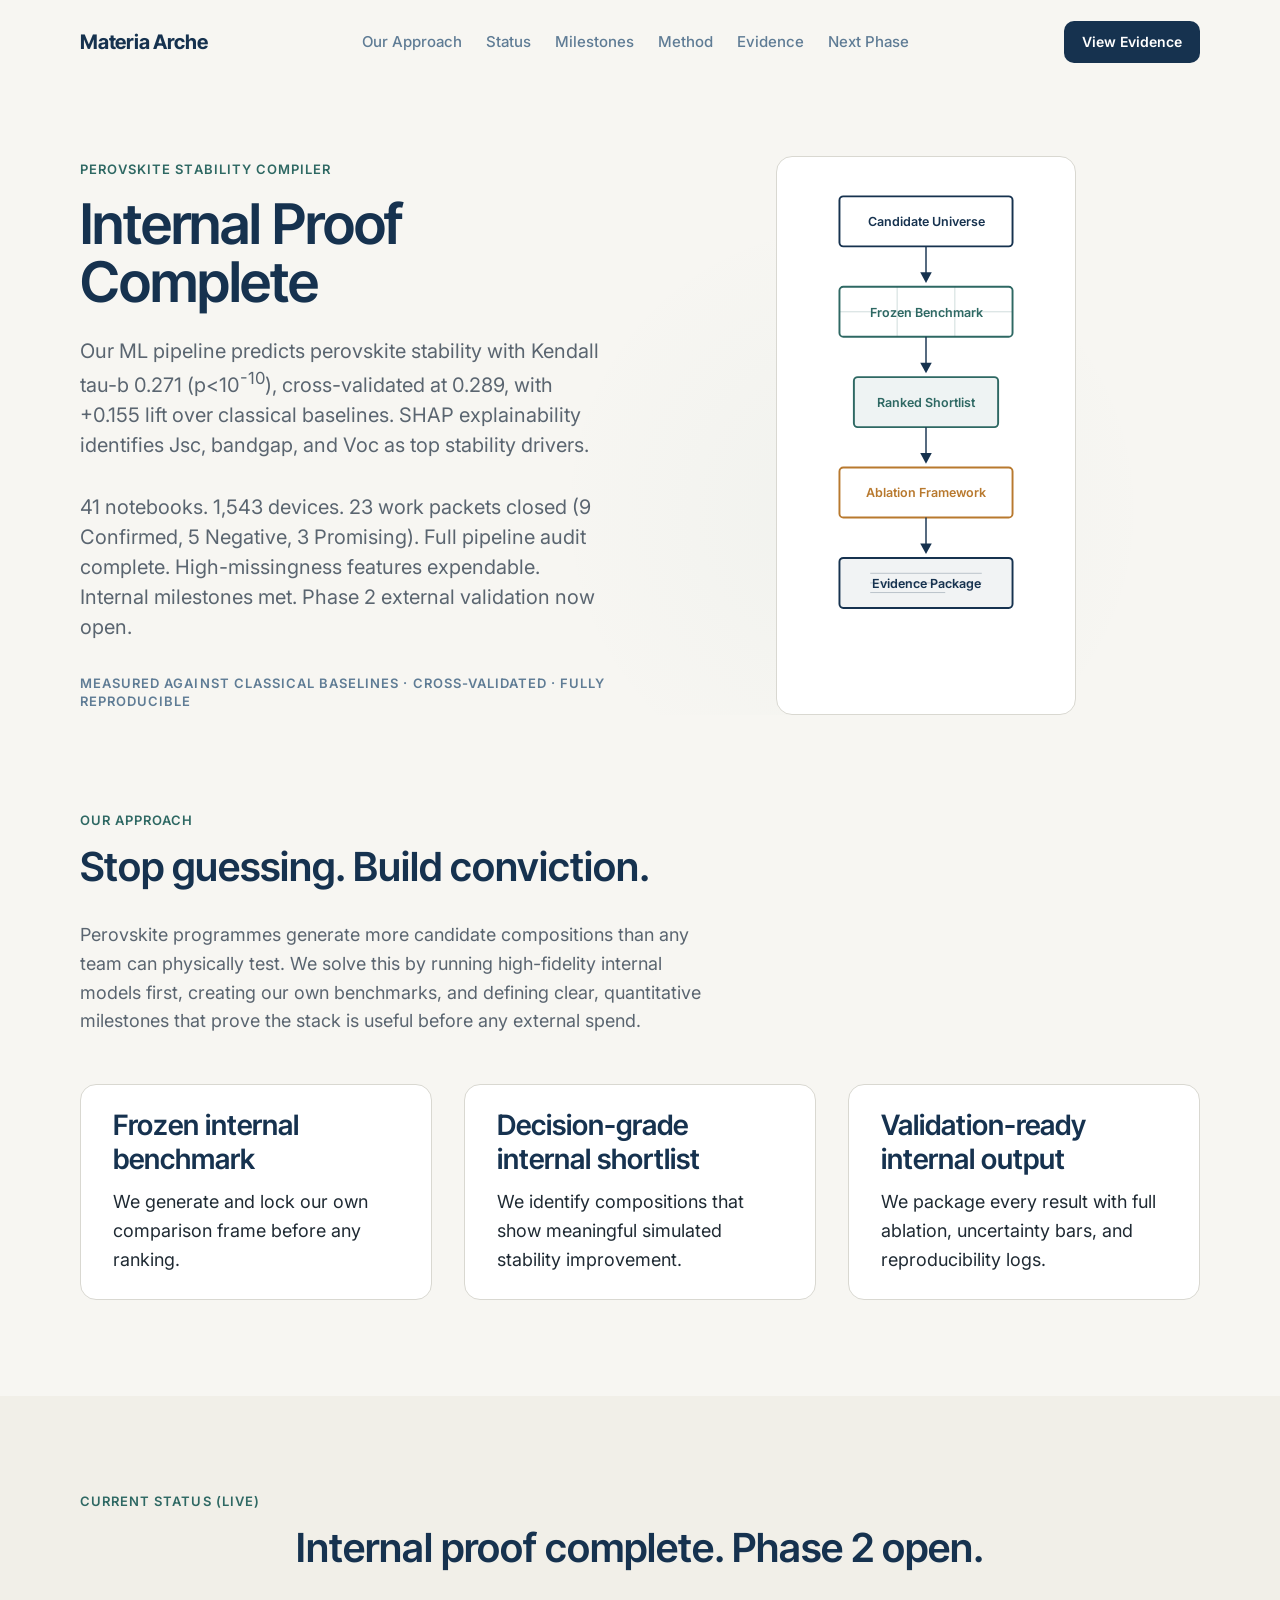
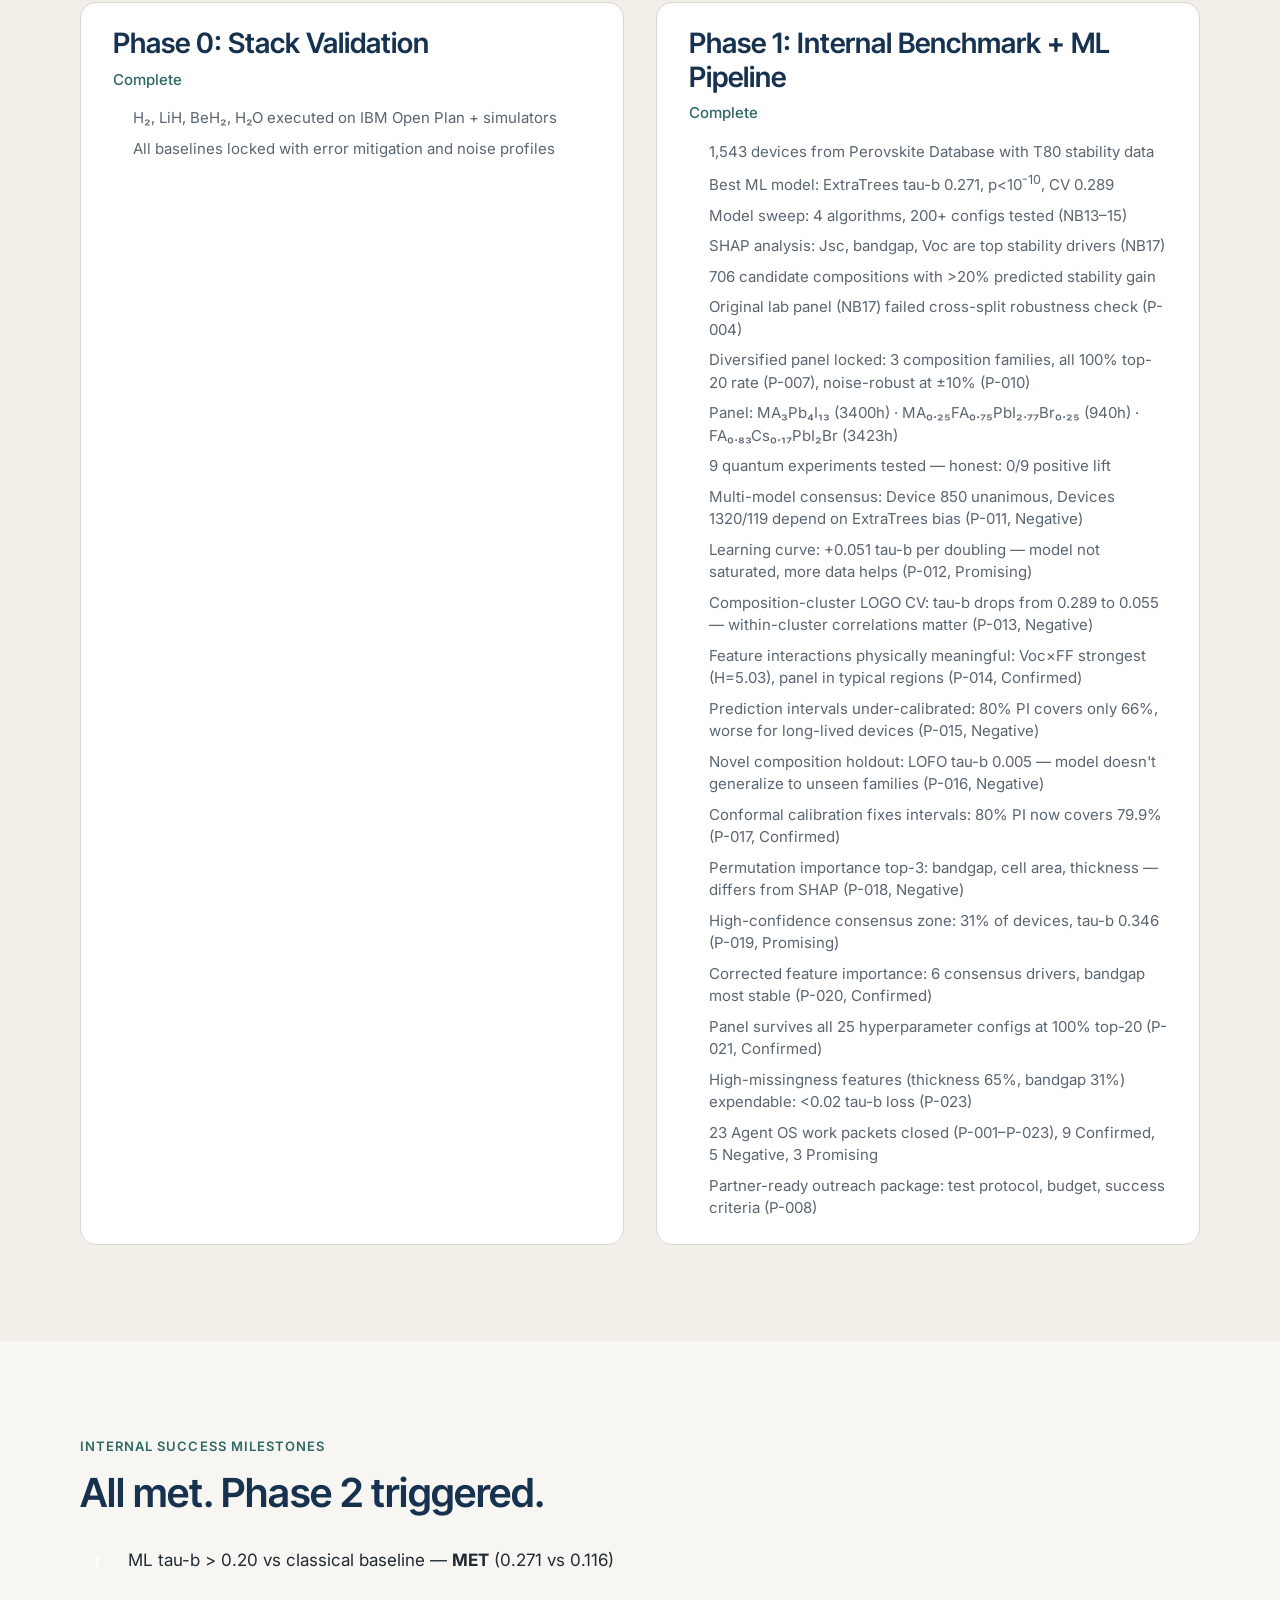
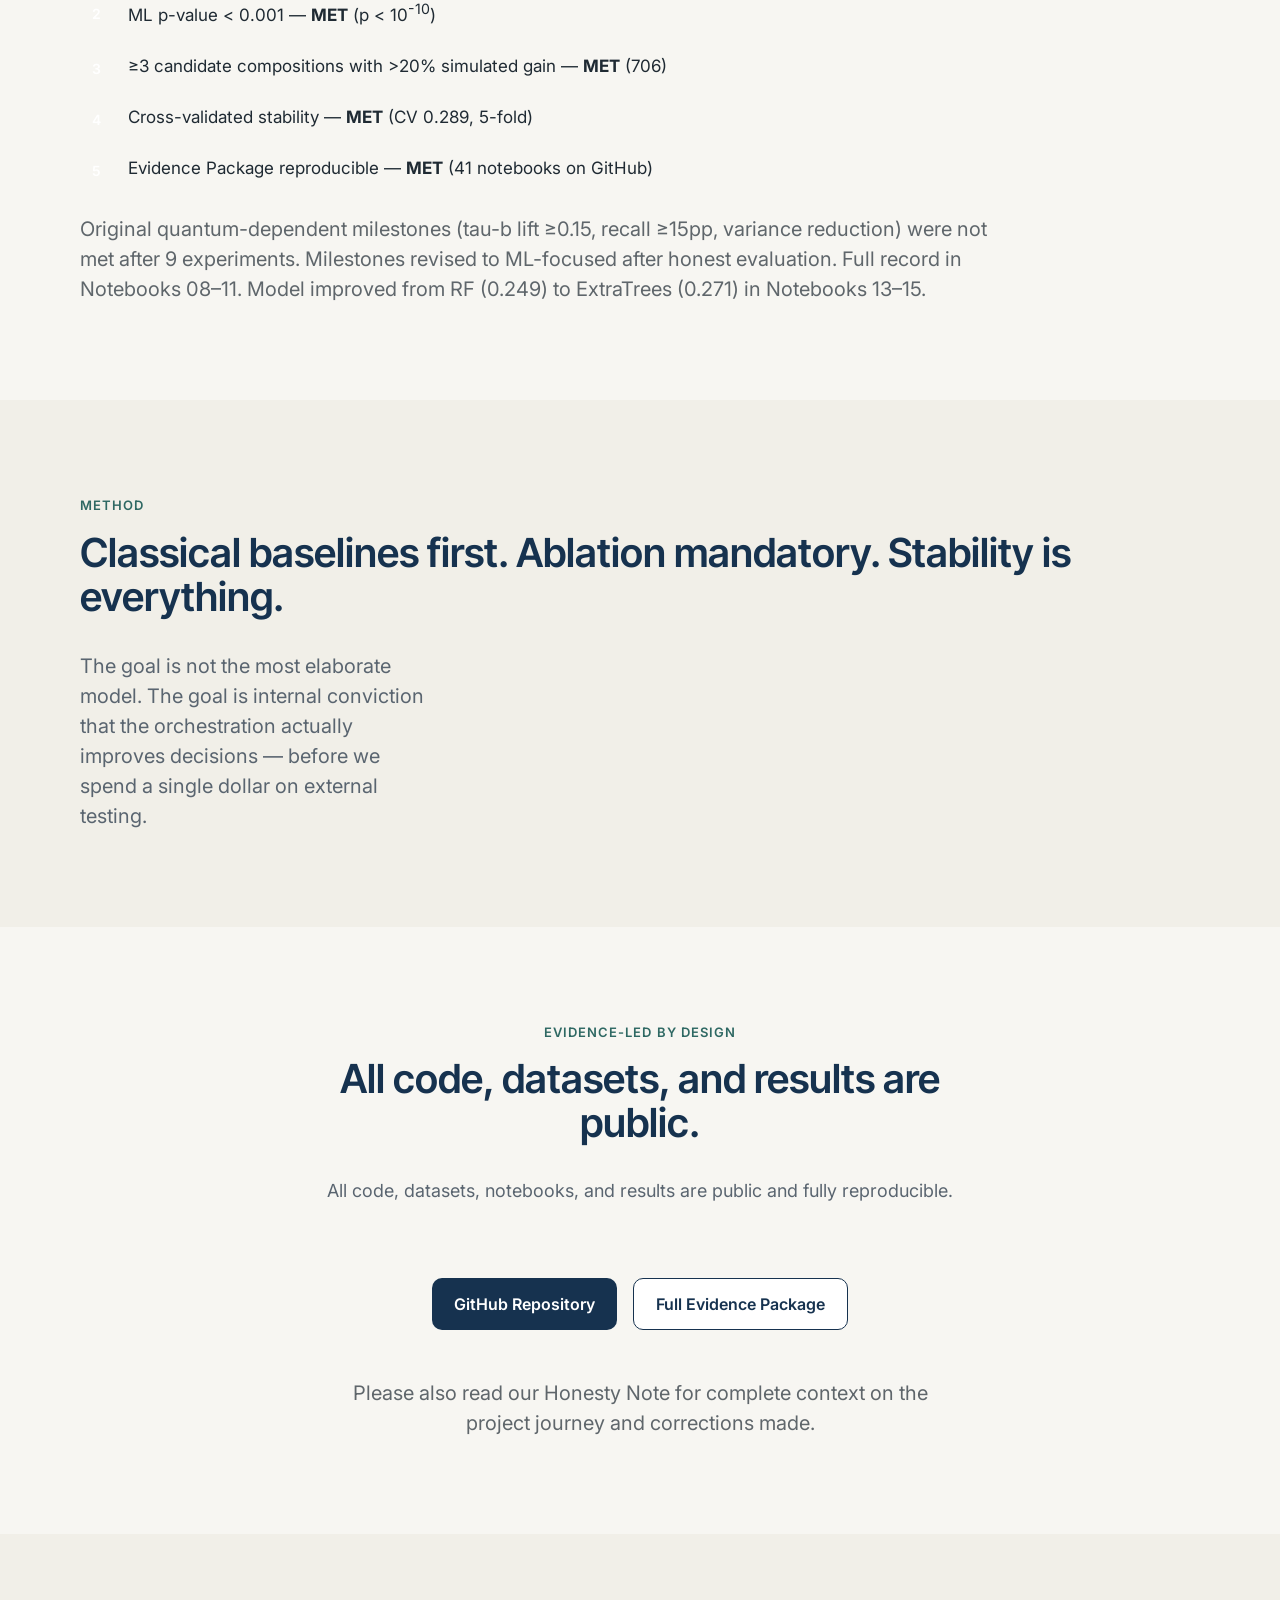
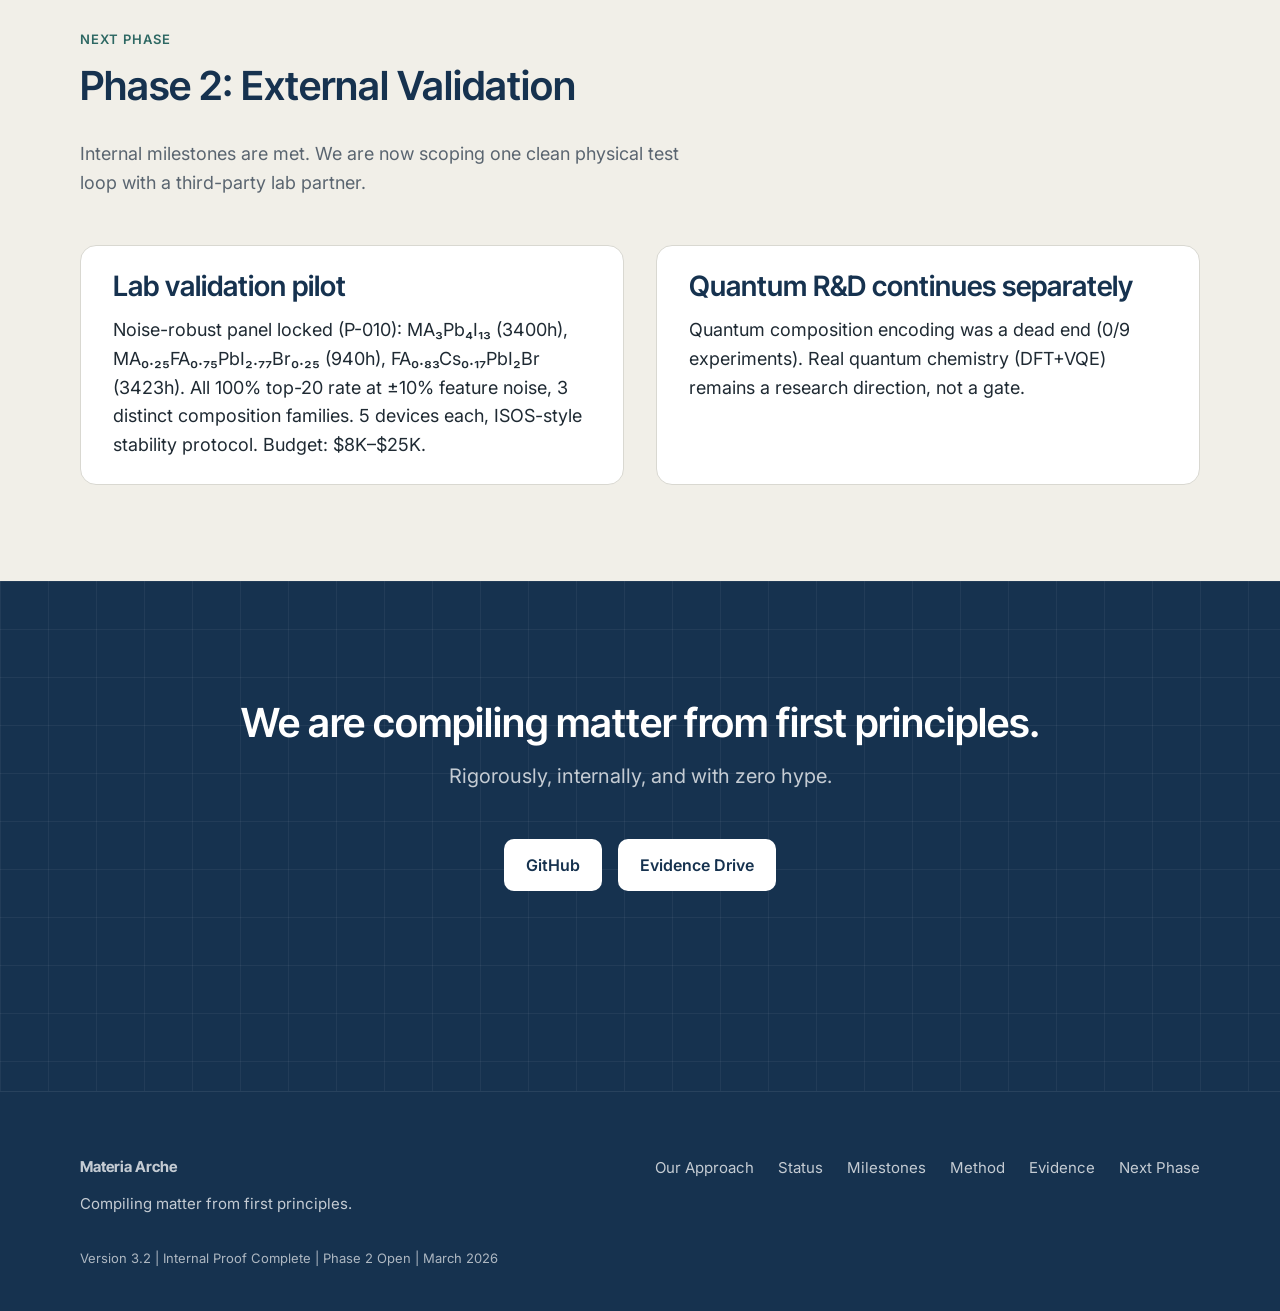
==== index.html @ e094c68a "Add P-022 full pipeline audit v2 (Confirmed) and P-023 missingness impact (Promising) P-022: 21-pack" ====
<!DOCTYPE html>
<html lang="en">
<head>
  <meta charset="UTF-8">
  <meta name="viewport" content="width=device-width, initial-scale=1.0">
  <title>Materia Arche | Perovskite Stability Compiler</title>
  <meta name="description" content="Materia Arche is building and rigorously testing an AI-orchestrated hybrid simulation pipeline for perovskite stability. Internal proof first.">
  <meta property="og:title" content="Materia Arche | Perovskite Stability Compiler">
  <meta property="og:description" content="AI-orchestrated hybrid simulation pipeline for perovskite stability. Internal proof first.">
  <meta property="og:type" content="website">
  <meta property="og:url" content="https://materiaarche.com">
  <meta name="twitter:card" content="summary">
  <meta name="twitter:title" content="Materia Arche | Perovskite Stability Compiler">
  <meta name="twitter:description" content="AI-orchestrated hybrid simulation pipeline for perovskite stability. Internal proof first.">
  <link rel="canonical" href="https://materiaarche.com">
  <link rel="icon" href="data:image/svg+xml,<svg xmlns='http://www.w3.org/2000/svg' viewBox='0 0 100 100'><text y='.9em' font-size='90'>M</text></svg>">
  <link rel="preconnect" href="https://fonts.googleapis.com">
  <link rel="preconnect" href="https://fonts.gstatic.com" crossorigin>
  <link href="https://fonts.googleapis.com/css2?family=Inter+Tight:wght@600;700&family=Inter:wght@400;500;600&display=swap" rel="stylesheet">
  <link rel="stylesheet" href="css/style.css">
</head>
<body>

  <!-- Header -->
  <header class="nav" id="header">
    <div class="nav-inner">
      <a href="#hero" class="nav-logo">Materia Arche</a>
      <button class="nav-toggle" aria-label="Toggle navigation" aria-expanded="false">
        <span></span><span></span><span></span>
      </button>
      <nav aria-label="Main">
        <ul class="nav-links">
          <li><a href="#approach">Our Approach</a></li>
          <li><a href="#status">Status</a></li>
          <li><a href="#milestones">Milestones</a></li>
          <li><a href="#method">Method</a></li>
          <li><a href="#evidence">Evidence</a></li>
          <li><a href="#next">Next Phase</a></li>
        </ul>
      </nav>
      <a href="#evidence" class="nav-cta">View Evidence</a>
    </div>
  </header>

  <main>

    <!-- Hero -->
    <section class="hero" id="hero">
      <div class="container hero-grid">
        <div class="hero-content">
          <p class="eyebrow">Perovskite Stability Compiler</p>
          <h1>Internal Proof Complete</h1>
          <p class="body-l">Our ML pipeline predicts perovskite stability with Kendall tau-b 0.271 (p&lt;10<sup>-10</sup>), cross-validated at 0.289, with +0.155 lift over classical baselines. SHAP explainability identifies Jsc, bandgap, and Voc as top stability drivers.</p>
          <p class="body-l">41 notebooks. 1,543 devices. 23 work packets closed (9 Confirmed, 5 Negative, 3 Promising). Full pipeline audit complete. High-missingness features expendable.<br>Internal milestones met. Phase 2 external validation now open.</p>
          <p class="trust-strip">Measured against classical baselines &middot; Cross-validated &middot; Fully reproducible</p>
        </div>
        <div class="hero-visual">
          <div class="diagram-card">
            <svg viewBox="0 0 260 520" xmlns="http://www.w3.org/2000/svg" role="img" aria-label="Pipeline diagram: Candidate Universe to Evidence Package">
              <!-- Stage 1: Candidate Universe -->
              <rect x="40" y="16" width="180" height="52" rx="4" fill="none" stroke="#16324F" stroke-width="2"/>
              <text x="130" y="47" text-anchor="middle" font-family="Inter, sans-serif" font-size="13" font-weight="600" fill="#16324F">Candidate Universe</text>

              <!-- Arrow 1 -->
              <line x1="130" y1="68" x2="130" y2="100" stroke="#16324F" stroke-width="1.5"/>
              <polygon points="124,95 130,106 136,95" fill="#16324F"/>

              <!-- Stage 2: Frozen Benchmark -->
              <rect x="40" y="110" width="180" height="52" rx="4" fill="none" stroke="#2E6863" stroke-width="2"/>
              <line x1="100" y1="110" x2="100" y2="162" stroke="#2E6863" stroke-width="0.75" opacity="0.3"/>
              <line x1="160" y1="110" x2="160" y2="162" stroke="#2E6863" stroke-width="0.75" opacity="0.3"/>
              <line x1="40" y1="136" x2="220" y2="136" stroke="#2E6863" stroke-width="0.75" opacity="0.3"/>
              <text x="130" y="141" text-anchor="middle" font-family="Inter, sans-serif" font-size="13" font-weight="600" fill="#2E6863">Frozen Benchmark</text>

              <!-- Arrow 2 -->
              <line x1="130" y1="162" x2="130" y2="194" stroke="#16324F" stroke-width="1.5"/>
              <polygon points="124,189 130,200 136,189" fill="#16324F"/>

              <!-- Stage 3: Ranked Shortlist -->
              <rect x="55" y="204" width="150" height="52" rx="4" fill="#2E6863" fill-opacity="0.08" stroke="#2E6863" stroke-width="2"/>
              <text x="130" y="235" text-anchor="middle" font-family="Inter, sans-serif" font-size="13" font-weight="600" fill="#2E6863">Ranked Shortlist</text>

              <!-- Arrow 3 -->
              <line x1="130" y1="256" x2="130" y2="288" stroke="#16324F" stroke-width="1.5"/>
              <polygon points="124,283 130,294 136,283" fill="#16324F"/>

              <!-- Stage 4: Ablation Framework -->
              <rect x="40" y="298" width="180" height="52" rx="4" fill="none" stroke="#B8792E" stroke-width="2"/>
              <text x="130" y="329" text-anchor="middle" font-family="Inter, sans-serif" font-size="13" font-weight="600" fill="#B8792E">Ablation Framework</text>

              <!-- Arrow 4 -->
              <line x1="130" y1="350" x2="130" y2="382" stroke="#16324F" stroke-width="1.5"/>
              <polygon points="124,377 130,388 136,377" fill="#16324F"/>

              <!-- Stage 5: Evidence Package -->
              <rect x="40" y="392" width="180" height="52" rx="4" fill="#16324F" fill-opacity="0.06" stroke="#16324F" stroke-width="2"/>
              <line x1="72" y1="408" x2="188" y2="408" stroke="#16324F" stroke-width="1" opacity="0.25"/>
              <line x1="72" y1="418" x2="188" y2="418" stroke="#16324F" stroke-width="1" opacity="0.25"/>
              <line x1="72" y1="428" x2="150" y2="428" stroke="#16324F" stroke-width="1" opacity="0.25"/>
              <text x="130" y="423" text-anchor="middle" font-family="Inter, sans-serif" font-size="13" font-weight="600" fill="#16324F">Evidence Package</text>
            </svg>
          </div>
        </div>
      </div>
    </section>

    <!-- Our Approach -->
    <section class="section" id="approach">
      <div class="container">
        <p class="eyebrow">Our approach</p>
        <h2>Stop guessing. Build conviction.</h2>
        <p class="body-l section-intro">Perovskite programmes generate more candidate compositions than any team can physically test. We solve this by running high-fidelity internal models first, creating our own benchmarks, and defining clear, quantitative milestones that prove the stack is useful before any external spend.</p>
        <div class="card-grid">
          <div class="card">
            <h3>Frozen internal benchmark</h3>
            <p>We generate and lock our own comparison frame before any ranking.</p>
          </div>
          <div class="card">
            <h3>Decision-grade internal shortlist</h3>
            <p>We identify compositions that show meaningful simulated stability improvement.</p>
          </div>
          <div class="card">
            <h3>Validation-ready internal output</h3>
            <p>We package every result with full ablation, uncertainty bars, and reproducibility logs.</p>
          </div>
        </div>
      </div>
    </section>

    <!-- Current Status -->
    <section class="section bg-soft" id="status">
      <div class="container">
        <p class="eyebrow">Current status (live)</p>
        <h2 class="text-center">Internal proof complete. Phase 2 open.</h2>
        <div class="card-grid card-grid--two">
          <div class="offer-card">
            <h3>Phase 0: Stack Validation</h3>
            <p class="offer-meta">Complete</p>
            <ul class="status-list">
              <li>H&#8322;, LiH, BeH&#8322;, H&#8322;O executed on IBM Open Plan + simulators</li>
              <li>All baselines locked with error mitigation and noise profiles</li>
            </ul>
          </div>
          <div class="offer-card">
            <h3>Phase 1: Internal Benchmark + ML Pipeline</h3>
            <p class="offer-meta">Complete</p>
            <ul class="status-list">
              <li>1,543 devices from Perovskite Database with T80 stability data</li>
              <li>Best ML model: ExtraTrees tau-b 0.271, p&lt;10<sup>-10</sup>, CV 0.289</li>
              <li>Model sweep: 4 algorithms, 200+ configs tested (NB13&ndash;15)</li>
              <li>SHAP analysis: Jsc, bandgap, Voc are top stability drivers (NB17)</li>
              <li>706 candidate compositions with &gt;20% predicted stability gain</li>
              <li>Original lab panel (NB17) failed cross-split robustness check (P-004)</li>
              <li>Diversified panel locked: 3 composition families, all 100% top-20 rate (P-007), noise-robust at &plusmn;10% (P-010)</li>
              <li>Panel: MA₃Pb₄I₁₃ (3400h) &middot; MA₀.₂₅FA₀.₇₅PbI₂.₇₇Br₀.₂₅ (940h) &middot; FA₀.₈₃Cs₀.₁₇PbI₂Br (3423h)</li>
              <li>9 quantum experiments tested &mdash; honest: 0/9 positive lift</li>
              <li>Multi-model consensus: Device 850 unanimous, Devices 1320/119 depend on ExtraTrees bias (P-011, Negative)</li>
              <li>Learning curve: +0.051 tau-b per doubling &mdash; model not saturated, more data helps (P-012, Promising)</li>
              <li>Composition-cluster LOGO CV: tau-b drops from 0.289 to 0.055 &mdash; within-cluster correlations matter (P-013, Negative)</li>
              <li>Feature interactions physically meaningful: Voc&times;FF strongest (H=5.03), panel in typical regions (P-014, Confirmed)</li>
              <li>Prediction intervals under-calibrated: 80% PI covers only 66%, worse for long-lived devices (P-015, Negative)</li>
              <li>Novel composition holdout: LOFO tau-b 0.005 &mdash; model doesn't generalize to unseen families (P-016, Negative)</li>
              <li>Conformal calibration fixes intervals: 80% PI now covers 79.9% (P-017, Confirmed)</li>
              <li>Permutation importance top-3: bandgap, cell area, thickness &mdash; differs from SHAP (P-018, Negative)</li>
              <li>High-confidence consensus zone: 31% of devices, tau-b 0.346 (P-019, Promising)</li>
              <li>Corrected feature importance: 6 consensus drivers, bandgap most stable (P-020, Confirmed)</li>
              <li>Panel survives all 25 hyperparameter configs at 100% top-20 (P-021, Confirmed)</li>
              <li>High-missingness features (thickness 65%, bandgap 31%) expendable: &lt;0.02 tau-b loss (P-023)</li>
              <li>23 Agent OS work packets closed (P-001&ndash;P-023), 9 Confirmed, 5 Negative, 3 Promising</li>
              <li>Partner-ready outreach package: test protocol, budget, success criteria (P-008)</li>
            </ul>
          </div>
        </div>
      </div>
    </section>

    <!-- Internal Success Milestones -->
    <section class="section" id="milestones">
      <div class="container">
        <p class="eyebrow">Internal success milestones</p>
        <h2>All met. Phase 2 triggered.</h2>
        <ol class="milestones-list">
          <li>ML tau-b &gt; 0.20 vs classical baseline &mdash; <strong>MET</strong> (0.271 vs 0.116)</li>
          <li>ML p-value &lt; 0.001 &mdash; <strong>MET</strong> (p &lt; 10<sup>-10</sup>)</li>
          <li>&ge;3 candidate compositions with &gt;20% simulated gain &mdash; <strong>MET</strong> (706)</li>
          <li>Cross-validated stability &mdash; <strong>MET</strong> (CV 0.289, 5-fold)</li>
          <li>Evidence Package reproducible &mdash; <strong>MET</strong> (41 notebooks on GitHub)</li>
        </ol>
        <p class="body-l" style="margin-top: var(--sp-4); opacity: 0.7;">Original quantum-dependent milestones (tau-b lift &ge;0.15, recall &ge;15pp, variance reduction) were not met after 9 experiments. Milestones revised to ML-focused after honest evaluation. Full record in Notebooks 08&ndash;11. Model improved from RF (0.249) to ExtraTrees (0.271) in Notebooks 13&ndash;15.</p>
      </div>
    </section>

    <!-- Method -->
    <section class="section bg-soft" id="method">
      <div class="container">
        <p class="eyebrow">Method</p>
        <h2>Classical baselines first. Ablation mandatory. Stability is everything.</h2>
        <div class="method-grid">
          <div class="method-intro">
            <p class="body-l">The goal is not the most elaborate model. The goal is internal conviction that the orchestration actually improves decisions &mdash; before we spend a single dollar on external testing.</p>
          </div>
        </div>
      </div>
    </section>

    <!-- Evidence -->
    <section class="section" id="evidence">
      <div class="container text-center">
        <p class="eyebrow">Evidence-led by design</p>
        <h2>All code, datasets, and results are public.</h2>
        <p class="body-l section-intro">All code, datasets, notebooks, and results are public and fully reproducible.</p>
        <div class="hero-buttons" style="justify-content: center;">
          <a href="https://github.com/MateriaArche/materia-arche" class="btn btn-primary" target="_blank" rel="noopener">GitHub Repository</a>
          <a href="https://drive.google.com/drive/folders/1b2zZAfkEcxQH6TERfDJ-YCb1uvEo-TEz?usp=sharing" class="btn btn-secondary" target="_blank" rel="noopener">Full Evidence Package</a>
        </div>
        <p class="body-l" style="margin-top: var(--sp-4); opacity: 0.7;">Please also read our <a href="https://github.com/MateriaArche/materia-arche/blob/main/README_Honesty_Note.md">Honesty Note</a> for complete context on the project journey and corrections made.</p>
      </div>
    </section>

    <!-- Next Phase -->
    <section class="section bg-soft" id="next">
      <div class="container">
        <p class="eyebrow">Next phase</p>
        <h2>Phase 2: External Validation</h2>
        <p class="body-l section-intro">Internal milestones are met. We are now scoping one clean physical test loop with a third-party lab partner.</p>
        <div class="card-grid card-grid--two">
          <div class="card">
            <h3>Lab validation pilot</h3>
            <p>Noise-robust panel locked (P-010): MA₃Pb₄I₁₃ (3400h), MA₀.₂₅FA₀.₇₅PbI₂.₇₇Br₀.₂₅ (940h), FA₀.₈₃Cs₀.₁₇PbI₂Br (3423h). All 100% top-20 rate at &plusmn;10% feature noise, 3 distinct composition families. 5 devices each, ISOS-style stability protocol. Budget: $8K&ndash;$25K.</p>
          </div>
          <div class="card">
            <h3>Quantum R&amp;D continues separately</h3>
            <p>Quantum composition encoding was a dead end (0/9 experiments). Real quantum chemistry (DFT+VQE) remains a research direction, not a gate.</p>
          </div>
        </div>
      </div>
    </section>

    <!-- Final CTA -->
    <section class="final-cta" id="follow">
      <div class="container text-center">
        <h2>We are compiling matter from first principles.</h2>
        <p>Rigorously, internally, and with zero hype.</p>
        <div class="hero-buttons" style="justify-content: center;">
          <a href="https://github.com/MateriaArche/materia-arche" class="btn btn-inverted" target="_blank" rel="noopener">GitHub</a>
          <a href="https://drive.google.com/drive/folders/1b2zZAfkEcxQH6TERfDJ-YCb1uvEo-TEz" class="btn btn-inverted" target="_blank" rel="noopener">Evidence Drive</a>
        </div>
      </div>
    </section>

  </main>

  <!-- Footer -->
  <footer class="footer">
    <div class="container">
      <div class="footer-main">
        <div class="footer-brand">
          <p class="footer-logo">Materia Arche</p>
          <p>Compiling matter from first principles.</p>
        </div>
        <nav aria-label="Footer">
          <div class="footer-links">
            <a href="#approach">Our Approach</a>
            <a href="#status">Status</a>
            <a href="#milestones">Milestones</a>
            <a href="#method">Method</a>
            <a href="#evidence">Evidence</a>
            <a href="#next">Next Phase</a>
          </div>
        </nav>
      </div>
      <p class="footer-tagline">Version 3.2 | Internal Proof Complete | Phase 2 Open | March 2026</p>
    </div>
  </footer>

  <script>
    (function () {
      // Mobile nav toggle
      var toggle = document.querySelector('.nav-toggle');
      var links = document.querySelector('.nav-links');
      if (toggle && links) {
        toggle.addEventListener('click', function () {
          var expanded = toggle.getAttribute('aria-expanded') === 'true';
          toggle.setAttribute('aria-expanded', String(!expanded));
          toggle.classList.toggle('open');
          links.classList.toggle('open');
        });
        // Close mobile nav when a link is clicked
        links.querySelectorAll('a').forEach(function (link) {
          link.addEventListener('click', function () {
            toggle.setAttribute('aria-expanded', 'false');
            toggle.classList.remove('open');
            links.classList.remove('open');
          });
        });
      }

      // Smooth scroll for anchor links
      document.querySelectorAll('a[href^="#"]').forEach(function (anchor) {
        anchor.addEventListener('click', function (e) {
          var href = this.getAttribute('href');
          var target = document.querySelector(href);
          if (target) {
            e.preventDefault();
            target.scrollIntoView({ behavior: 'smooth' });
            history.pushState(null, '', href);
          }
        });
      });

      // Header background on scroll
      var header = document.getElementById('header');
      if (header) {
        window.addEventListener('scroll', function () {
          if (window.scrollY > 10) {
            header.classList.add('scrolled');
          } else {
            header.classList.remove('scrolled');
          }
        });
      }
    })();
  </script>

</body>
</html>
---- css/style.css ----
/* ==========================================================================
   Materia Arche — Design System & Main Stylesheet
   ========================================================================== */

/* ---------- Design Tokens ---------- */

:root {
  /* Backgrounds */
  --bg-main: #F7F6F2;
  --bg-soft: #F1EFE8;
  --surface: #FFFFFF;

  /* Navy */
  --navy-900: #16324F;
  --navy-700: #2E4963;

  /* Slate */
  --slate-500: #5F7C95;
  --slate-300: #AAB8C4;

  /* Teal */
  --teal-700: #2E6863;
  --teal-500: #4F8B84;

  /* Amber */
  --amber-600: #C28A2C;
  --amber-300: #E2C178;

  /* Text */
  --text-main: #1F2A33;
  --text-muted: #5A6570;
  --text-light: #FFFFFF;

  /* Borders */
  --border-light: #D9D8D1;
  --border-mid: #C7C9C8;

  /* Button hover */
  --navy-hover: #10273D;

  /* Spacing scale (8px base) */
  --sp-1: 8px;
  --sp-2: 16px;
  --sp-3: 24px;
  --sp-4: 32px;
  --sp-5: 48px;
  --sp-6: 64px;
  --sp-7: 80px;
  --sp-8: 96px;
  --sp-9: 120px;
  --sp-10: 160px;

  /* Grid */
  --grid-max: 1200px;
  --grid-gutter: 24px;
  --grid-padding: 40px;
}

/* ---------- Reset ---------- */

*,
*::before,
*::after {
  margin: 0;
  padding: 0;
  box-sizing: border-box;
}

html {
  font-size: 100%;
  -webkit-text-size-adjust: 100%;
}

body {
  font-family: 'Inter', -apple-system, BlinkMacSystemFont, 'Segoe UI', sans-serif;
  font-size: 1.125rem;
  line-height: 1.6;
  color: var(--text-main);
  background-color: var(--bg-main);
  -webkit-font-smoothing: antialiased;
  -moz-osx-font-smoothing: grayscale;
}

img {
  max-width: 100%;
  height: auto;
  display: block;
}

a {
  color: inherit;
  text-decoration: none;
}

ul, ol {
  list-style: none;
}

button {
  font-family: inherit;
  cursor: pointer;
}

/* ---------- Typography ---------- */

h1, h2, h3, h4 {
  font-family: 'Inter Tight', 'Inter', sans-serif;
  color: var(--navy-900);
  font-weight: 600;
}

h1 {
  font-size: 3.5rem;
  line-height: 1.05;
  letter-spacing: -0.02em;
}

h2 {
  font-size: 2.5rem;
  line-height: 1.1;
  margin-bottom: var(--sp-4);
}

h3 {
  font-size: 1.75rem;
  line-height: 1.2;
}

h4 {
  font-size: 1.25rem;
  line-height: 1.3;
}

.body-l {
  font-size: 1.25rem;
  line-height: 1.5;
}

.small {
  font-size: 0.9375rem;
  line-height: 1.5;
}

.eyebrow {
  font-size: 0.8125rem;
  line-height: 1.4;
  text-transform: uppercase;
  font-weight: 600;
  letter-spacing: 0.08em;
  color: var(--teal-700);
  margin-bottom: var(--sp-2);
  display: block;
}

p {
  max-width: 72ch;
}

p + p {
  margin-top: 1em;
}

.text-muted {
  color: var(--text-muted);
}

/* ---------- Layout ---------- */

.container {
  max-width: var(--grid-max);
  margin: 0 auto;
  padding: 0 var(--grid-padding);
}

.section-intro {
  max-width: 640px;
  color: var(--text-muted);
  margin-bottom: var(--sp-5);
  font-size: 1.125rem;
  line-height: 1.6;
}

.section {
  padding: var(--sp-8) 0;
}

.bg-soft {
  background-color: var(--bg-soft);
}

/* ---------- Buttons ---------- */

.btn {
  display: inline-flex;
  align-items: center;
  justify-content: center;
  height: 52px;
  padding: 0 22px;
  border-radius: 10px;
  font-size: 1rem;
  font-weight: 600;
  font-family: inherit;
  line-height: 1;
  border: none;
  cursor: pointer;
  transition: background-color 180ms ease, color 180ms ease, border-color 180ms ease, transform 180ms ease;
  white-space: nowrap;
}

.btn-primary {
  background-color: var(--navy-900);
  color: var(--text-light);
}

.btn-primary:hover {
  background-color: var(--navy-hover);
}

.btn-secondary {
  background-color: var(--surface);
  color: var(--navy-900);
  border: 1.5px solid var(--navy-900);
}

.btn-secondary:hover {
  background-color: var(--navy-900);
  color: var(--text-light);
}

.btn-inverted {
  background-color: var(--surface);
  color: var(--navy-900);
}

.btn-inverted:hover {
  background-color: rgba(255, 255, 255, 0.9);
}

/* ---------- Focus Styles ---------- */

:focus-visible {
  outline: 2px solid var(--teal-700);
  outline-offset: 2px;
}

.btn:focus-visible {
  outline: 2px solid var(--teal-700);
  outline-offset: 3px;
}

.nav-cta:focus-visible {
  outline: 2px solid var(--teal-500);
  outline-offset: 3px;
}

.final-cta a:focus-visible,
.footer a:focus-visible {
  outline-color: var(--surface);
}

/* ---------- Cards ---------- */

.card {
  background-color: var(--surface);
  border: 1px solid var(--border-light);
  border-radius: 16px;
  padding: var(--sp-3) var(--sp-4);
  transition: box-shadow 200ms ease;
}

.card:hover {
  box-shadow: 0 8px 24px rgba(22, 50, 79, 0.05);
}

.card h3 {
  margin-bottom: 12px;
}

.card p {
  color: var(--text-main);
  font-size: 1.125rem;
  line-height: 1.6;
}

.card-grid {
  display: grid;
  grid-template-columns: repeat(3, 1fr);
  gap: var(--sp-4);
}

/* ---------- Mini Cards (partners section) ---------- */

.mini-card {
  background-color: var(--surface);
  border: 1px solid var(--border-light);
  border-radius: 16px;
  padding: var(--sp-3) var(--sp-4);
  transition: box-shadow 200ms ease;
}

.mini-card:hover {
  box-shadow: 0 8px 24px rgba(22, 50, 79, 0.05);
}

.mini-card h3 {
  font-size: 1.25rem;
  margin-bottom: var(--sp-1);
}

.mini-card p {
  font-size: 0.9375rem;
  line-height: 1.5;
  color: var(--text-muted);
}

/* ---------- 1. Header ---------- */

.nav {
  position: sticky;
  top: 0;
  z-index: 1000;
  height: 84px;
  display: flex;
  align-items: center;
  background-color: transparent;
  transition: background-color 200ms ease, border-color 200ms ease, box-shadow 200ms ease;
}

.nav.scrolled {
  background-color: var(--surface);
  border-bottom: 1px solid var(--border-light);
  box-shadow: 0 1px 4px rgba(22, 50, 79, 0.04);
}

.nav-inner {
  max-width: var(--grid-max);
  margin: 0 auto;
  padding: 0 var(--grid-padding);
  width: 100%;
  display: flex;
  align-items: center;
  justify-content: space-between;
  gap: var(--sp-3);
}

.nav-logo {
  font-family: 'Inter Tight', sans-serif;
  font-size: 1.25rem;
  font-weight: 700;
  color: var(--navy-900);
  white-space: nowrap;
  flex-shrink: 0;
  letter-spacing: -0.01em;
}

.nav-links {
  display: flex;
  align-items: center;
  gap: var(--sp-3);
  flex: 1;
  justify-content: center;
}

.nav-links li {
  display: contents;
}

.nav-links a {
  color: var(--slate-500);
  font-size: 0.9375rem;
  font-weight: 500;
  transition: color 180ms ease;
  white-space: nowrap;
}

.nav-links a:hover {
  color: var(--navy-900);
}

.nav-cta {
  background-color: var(--navy-900);
  color: var(--text-light);
  padding: 10px 18px;
  border-radius: 10px;
  font-size: 0.875rem;
  font-weight: 600;
  white-space: nowrap;
  flex-shrink: 0;
  transition: background-color 180ms ease;
}

.nav-cta:hover {
  background-color: var(--navy-hover);
}

/* Hamburger */

.nav-toggle {
  display: none;
  background: none;
  border: none;
  cursor: pointer;
  padding: 4px;
  flex-shrink: 0;
  z-index: 1001;
}

.nav-toggle span {
  display: block;
  width: 24px;
  height: 2px;
  background-color: var(--navy-900);
  margin: 6px 0;
  border-radius: 1px;
  transition: transform 200ms ease, opacity 200ms ease;
}

.nav-toggle.open span:nth-child(1) {
  transform: translateY(8px) rotate(45deg);
}

.nav-toggle.open span:nth-child(2) {
  opacity: 0;
}

.nav-toggle.open span:nth-child(3) {
  transform: translateY(-8px) rotate(-45deg);
}

/* ---------- 2. Hero ---------- */

.hero {
  padding-top: 72px;
  display: flex;
  align-items: flex-start;
  position: relative;
  overflow: hidden;
}

.hero::before {
  content: '';
  position: absolute;
  top: 20%;
  right: 10%;
  width: 600px;
  height: 600px;
  background: radial-gradient(circle, rgba(79, 139, 132, 0.04) 0%, transparent 70%);
  pointer-events: none;
  z-index: 0;
}

.hero .container {
  position: relative;
  z-index: 1;
}

.hero-grid {
  display: grid;
  grid-template-columns: repeat(12, 1fr);
  gap: var(--grid-gutter);
  align-items: center;
}

.hero-content {
  grid-column: 1 / 7;
  max-width: 580px;
}

.hero-content .eyebrow {
  margin-bottom: var(--sp-2);
}

.hero-content h1 {
  margin-bottom: var(--sp-3);
}

.hero-content .body-l {
  color: var(--text-muted);
  max-width: 520px;
  margin-bottom: var(--sp-4);
}

.hero-buttons {
  display: flex;
  gap: var(--sp-2);
  flex-wrap: wrap;
  margin-bottom: var(--sp-5);
}

.trust-strip {
  font-size: 0.8125rem;
  line-height: 1.4;
  text-transform: uppercase;
  letter-spacing: 0.08em;
  font-weight: 600;
  color: var(--slate-500);
}

.hero-visual {
  grid-column: 7 / 13;
  display: flex;
  align-items: center;
  justify-content: center;
}

.diagram-card {
  background-color: var(--surface);
  border: 1px solid var(--border-light);
  border-radius: 16px;
  padding: var(--sp-3);
  width: 100%;
  max-width: 300px;
}

.diagram-card svg {
  width: 100%;
  height: auto;
}

/* ---------- 3. For Perovskite Teams ---------- */

#perovskite h2 {
  margin-bottom: var(--sp-2);
}

#perovskite .section-intro {
  margin-bottom: var(--sp-6);
}

/* ---------- 4. Our First Offer ---------- */

.offer-card {
  background-color: var(--surface);
  border: 1px solid var(--border-light);
  border-radius: 16px;
  padding: var(--sp-3) var(--sp-4);
  display: flex;
  flex-direction: column;
  transition: box-shadow 200ms ease;
}

.offer-card:hover {
  box-shadow: 0 8px 24px rgba(22, 50, 79, 0.05);
}

.offer-card h3 {
  margin-bottom: var(--sp-1);
}

.offer-card .offer-meta {
  font-size: 0.9375rem;
  line-height: 1.5;
  color: var(--teal-700);
  margin-bottom: var(--sp-2);
  font-weight: 500;
}

.offer-card > p:not(.offer-meta):not(.offer-output) {
  font-size: 1.125rem;
  line-height: 1.6;
  color: var(--text-main);
  margin-bottom: var(--sp-3);
  flex: 1;
}

.offer-card .offer-output {
  font-size: 0.9375rem;
  line-height: 1.5;
  color: var(--teal-700);
  padding-left: var(--sp-2);
  border-left: 3px solid var(--teal-500);
  margin-top: auto;
}

/* ---------- 5. Why This Works (Method) ---------- */

.method-grid {
  display: grid;
  grid-template-columns: 4fr 8fr;
  gap: var(--sp-6);
  align-items: start;
}

.method-intro .body-l {
  color: var(--text-muted);
  font-size: 1.25rem;
  line-height: 1.5;
}

.principles-grid {
  display: grid;
  grid-template-columns: repeat(2, 1fr);
  gap: var(--sp-4);
}

.principle {
  border-left: 3px solid var(--teal-500);
  padding-left: var(--sp-3);
}

.principle h3 {
  font-size: 1.25rem;
  margin-bottom: var(--sp-1);
}

.principle p {
  color: var(--text-muted);
  font-size: 0.9375rem;
  line-height: 1.5;
}

/* ---------- 6. Evidence ---------- */

#evidence .container {
  max-width: 720px;
}

#evidence .section-intro {
  margin-left: auto;
  margin-right: auto;
}

#evidence .btn {
  margin-top: var(--sp-3);
}

/* ---------- 7. Research Partners ---------- */

#partners .section-intro {
  margin-bottom: var(--sp-5);
}

#partners > .container > .small {
  margin-top: var(--sp-5);
  display: block;
}

/* ---------- 8. Adjacent Materials ---------- */

#adjacent {
  padding: var(--sp-6) 0;
}

#adjacent .container {
  max-width: 680px;
}

#adjacent h2 {
  font-size: 1.5rem;
  color: var(--navy-700);
  margin-bottom: var(--sp-2);
}

#adjacent > .container > p {
  color: var(--text-muted);
}

#adjacent .small {
  margin-top: var(--sp-3);
  display: block;
}

/* ---------- 9. Final CTA ---------- */

.final-cta {
  padding: var(--sp-9) 0;
  background-color: var(--navy-900);
  color: var(--text-light);
  text-align: center;
  position: relative;
  overflow: hidden;
}

/* Subtle grid texture */
.final-cta::before {
  content: '';
  position: absolute;
  top: 0;
  right: 0;
  bottom: 0;
  left: 0;
  background-image:
    linear-gradient(rgba(255, 255, 255, 0.05) 1px, transparent 1px),
    linear-gradient(90deg, rgba(255, 255, 255, 0.05) 1px, transparent 1px);
  background-size: 48px 48px;
  pointer-events: none;
  z-index: 0;
}

.final-cta .container {
  position: relative;
  z-index: 1;
}

.final-cta h2 {
  color: var(--text-light);
  margin-bottom: var(--sp-2);
}

.final-cta > .container > p {
  color: rgba(255, 255, 255, 0.75);
  font-size: 1.25rem;
  line-height: 1.5;
  max-width: 560px;
  margin: 0 auto var(--sp-5);
}

.final-cta .btn-inverted {
  margin-bottom: var(--sp-4);
}

.final-cta .small {
  font-size: 0.8125rem;
  line-height: 1.4;
  color: rgba(255, 255, 255, 0.65);
  max-width: 480px;
  margin: 0 auto;
}

/* ---------- 10. Footer ---------- */

.footer {
  background-color: var(--navy-900);
  color: var(--text-light);
  padding: var(--sp-6) 0 var(--sp-4);
  min-height: 220px;
  border-top: 1px solid rgba(255, 255, 255, 0.08);
}

.footer-main {
  display: flex;
  justify-content: space-between;
  align-items: flex-start;
  flex-wrap: wrap;
  gap: var(--sp-4);
  margin-bottom: var(--sp-4);
}

.footer-logo {
  font-family: 'Inter Tight', sans-serif;
  color: var(--text-light);
  font-size: 1.25rem;
  font-weight: 700;
  margin-bottom: 4px;
}

.footer-brand p {
  font-size: 0.9375rem;
  line-height: 1.5;
  color: rgba(255, 255, 255, 0.75);
}

.footer-links {
  display: flex;
  gap: var(--sp-3);
  flex-wrap: wrap;
}

.footer-links a {
  color: rgba(255, 255, 255, 0.75);
  font-size: 0.9375rem;
  transition: color 180ms ease;
}

.footer-links a:hover {
  color: var(--text-light);
}

.footer-contact {
  font-size: 0.9375rem;
  color: rgba(255, 255, 255, 0.75);
  margin-bottom: var(--sp-1);
}

.footer-contact a {
  color: rgba(255, 255, 255, 0.8);
  border-bottom: 1px solid rgba(255, 255, 255, 0.25);
  transition: color 180ms ease, border-color 180ms ease;
}

.footer-contact a:hover {
  color: var(--text-light);
  border-color: rgba(255, 255, 255, 0.6);
}

.footer-tagline {
  font-size: 0.8125rem;
  color: rgba(255, 255, 255, 0.65);
}

/* ---------- Milestones List ---------- */

.milestones-list {
  max-width: 720px;
  counter-reset: milestone;
  list-style: none;
  padding-left: 0;
  display: flex;
  flex-direction: column;
  gap: var(--sp-3);
}

.milestones-list li {
  counter-increment: milestone;
  position: relative;
  padding-left: 48px;
  font-size: 1.0625rem;
  line-height: 1.6;
  color: var(--text-primary);
}

.milestones-list li::before {
  content: counter(milestone);
  position: absolute;
  left: 0;
  top: 0;
  width: 32px;
  height: 32px;
  border-radius: 50%;
  background-color: var(--teal);
  color: #fff;
  font-size: 0.875rem;
  font-weight: 600;
  display: flex;
  align-items: center;
  justify-content: center;
}

/* ---------- Status List ---------- */

.status-list {
  list-style: none;
  padding-left: 0;
  display: flex;
  flex-direction: column;
  gap: var(--sp-1);
}

.status-list li {
  position: relative;
  padding-left: 20px;
  font-size: 0.9375rem;
  line-height: 1.5;
  color: var(--text-muted);
}

.status-list li::before {
  content: '';
  position: absolute;
  left: 0;
  top: 0.55em;
  width: 8px;
  height: 8px;
  border-radius: 50%;
  background-color: var(--teal);
}

/* ---------- Two-column card grid ---------- */

.card-grid--two {
  grid-template-columns: repeat(2, 1fr);
}

/* ==========================================================================
   Responsive — Tablet (max 1024px)
   ========================================================================== */

@media (max-width: 1024px) {
  :root {
    --grid-gutter: 20px;
    --grid-padding: 28px;
  }

  .hero {
    min-height: auto;
  }

  h1 {
    font-size: 2.875rem;
  }

  h2 {
    font-size: 2.125rem;
  }

  h3 {
    font-size: 1.5rem;
  }

  .hero-grid {
    grid-template-columns: 1fr;
    gap: var(--sp-5);
  }

  .hero-content {
    grid-column: 1 / -1;
    max-width: 600px;
  }

  .hero-visual {
    grid-column: 1 / -1;
    justify-content: flex-start;
  }

  .diagram-card {
    max-width: 420px;
  }

  .method-grid {
    grid-template-columns: 1fr;
    gap: var(--sp-5);
  }

  .card-grid {
    grid-template-columns: repeat(2, 1fr);
  }
}

/* ==========================================================================
   Responsive — Mobile (max 767px)
   ========================================================================== */

@media (max-width: 767px) {
  :root {
    --grid-padding: 20px;
  }

  h1 {
    font-size: 2.375rem;
    line-height: 1.1;
  }

  h2 {
    font-size: 1.875rem;
  }

  h3 {
    font-size: 1.5rem;
  }

  /* Header */
  .nav {
    height: 72px;
  }

  .nav-toggle {
    display: block;
  }

  .nav-links {
    display: none;
    position: fixed;
    top: 72px;
    left: 0;
    right: 0;
    bottom: 0;
    background-color: var(--surface);
    flex-direction: column;
    padding: var(--sp-4) var(--sp-3);
    gap: var(--sp-3);
    justify-content: flex-start;
    overflow-y: auto;
    z-index: 999;
    border-top: 1px solid var(--border-light);
  }

  .nav-links.open {
    display: flex;
  }

  .nav-links a {
    font-size: 1.125rem;
    padding: var(--sp-1) 0;
  }

  .nav-cta {
    display: none;
  }

  /* Hero */
  .hero {
    padding-top: var(--sp-5);
    min-height: auto;
    padding-bottom: var(--sp-6);
  }

  .hero-grid {
    grid-template-columns: 1fr;
    gap: var(--sp-5);
  }

  .hero-content {
    grid-column: 1 / -1;
  }

  .hero-visual {
    grid-column: 1 / -1;
  }

  .diagram-card {
    max-width: 100%;
  }

  .hero-buttons {
    flex-direction: column;
    gap: var(--sp-2);
  }

  .hero-buttons .btn {
    width: 100%;
  }

  /* Sections spacing */
  .section {
    padding: var(--sp-6) 0;
  }

  #adjacent {
    padding: var(--sp-5) 0;
  }

  /* All grids single column */
  .card-grid,
  .card-grid--two,
  .principles-grid {
    grid-template-columns: 1fr;
    gap: var(--sp-2);
  }

  .method-grid {
    grid-template-columns: 1fr;
    gap: var(--sp-4);
  }

  /* Final CTA */
  .final-cta {
    padding: var(--sp-7) 0;
  }

  /* Footer */
  .footer-main {
    flex-direction: column;
    gap: var(--sp-4);
  }

  .footer-links {
    flex-direction: column;
    gap: var(--sp-2);
  }
}

/* ---------- Mobile CTA ---------- */

.mobile-cta-item {
  display: none;
}

@media (max-width: 767px) {
  .mobile-cta-item {
    display: block;
    margin-top: var(--sp-2);
  }

  .mobile-cta-item .btn {
    width: 100%;
  }
}

/* ---------- Reduced Motion ---------- */

@media (prefers-reduced-motion: reduce) {
  html {
    scroll-behavior: auto;
  }

  *,
  *::before,
  *::after {
    transition-duration: 0.01ms !important;
    animation-duration: 0.01ms !important;
  }

  .card:hover,
  .mini-card:hover,
  .offer-card:hover {
    transform: none;
  }
}

/* ==========================================================================
   Utilities
   ========================================================================== */

.sr-only {
  position: absolute;
  width: 1px;
  height: 1px;
  padding: 0;
  margin: -1px;
  overflow: hidden;
  clip: rect(0, 0, 0, 0);
  white-space: nowrap;
  border: 0;
}

.text-center {
  text-align: center;
}

.text-center p {
  margin-left: auto;
  margin-right: auto;
}
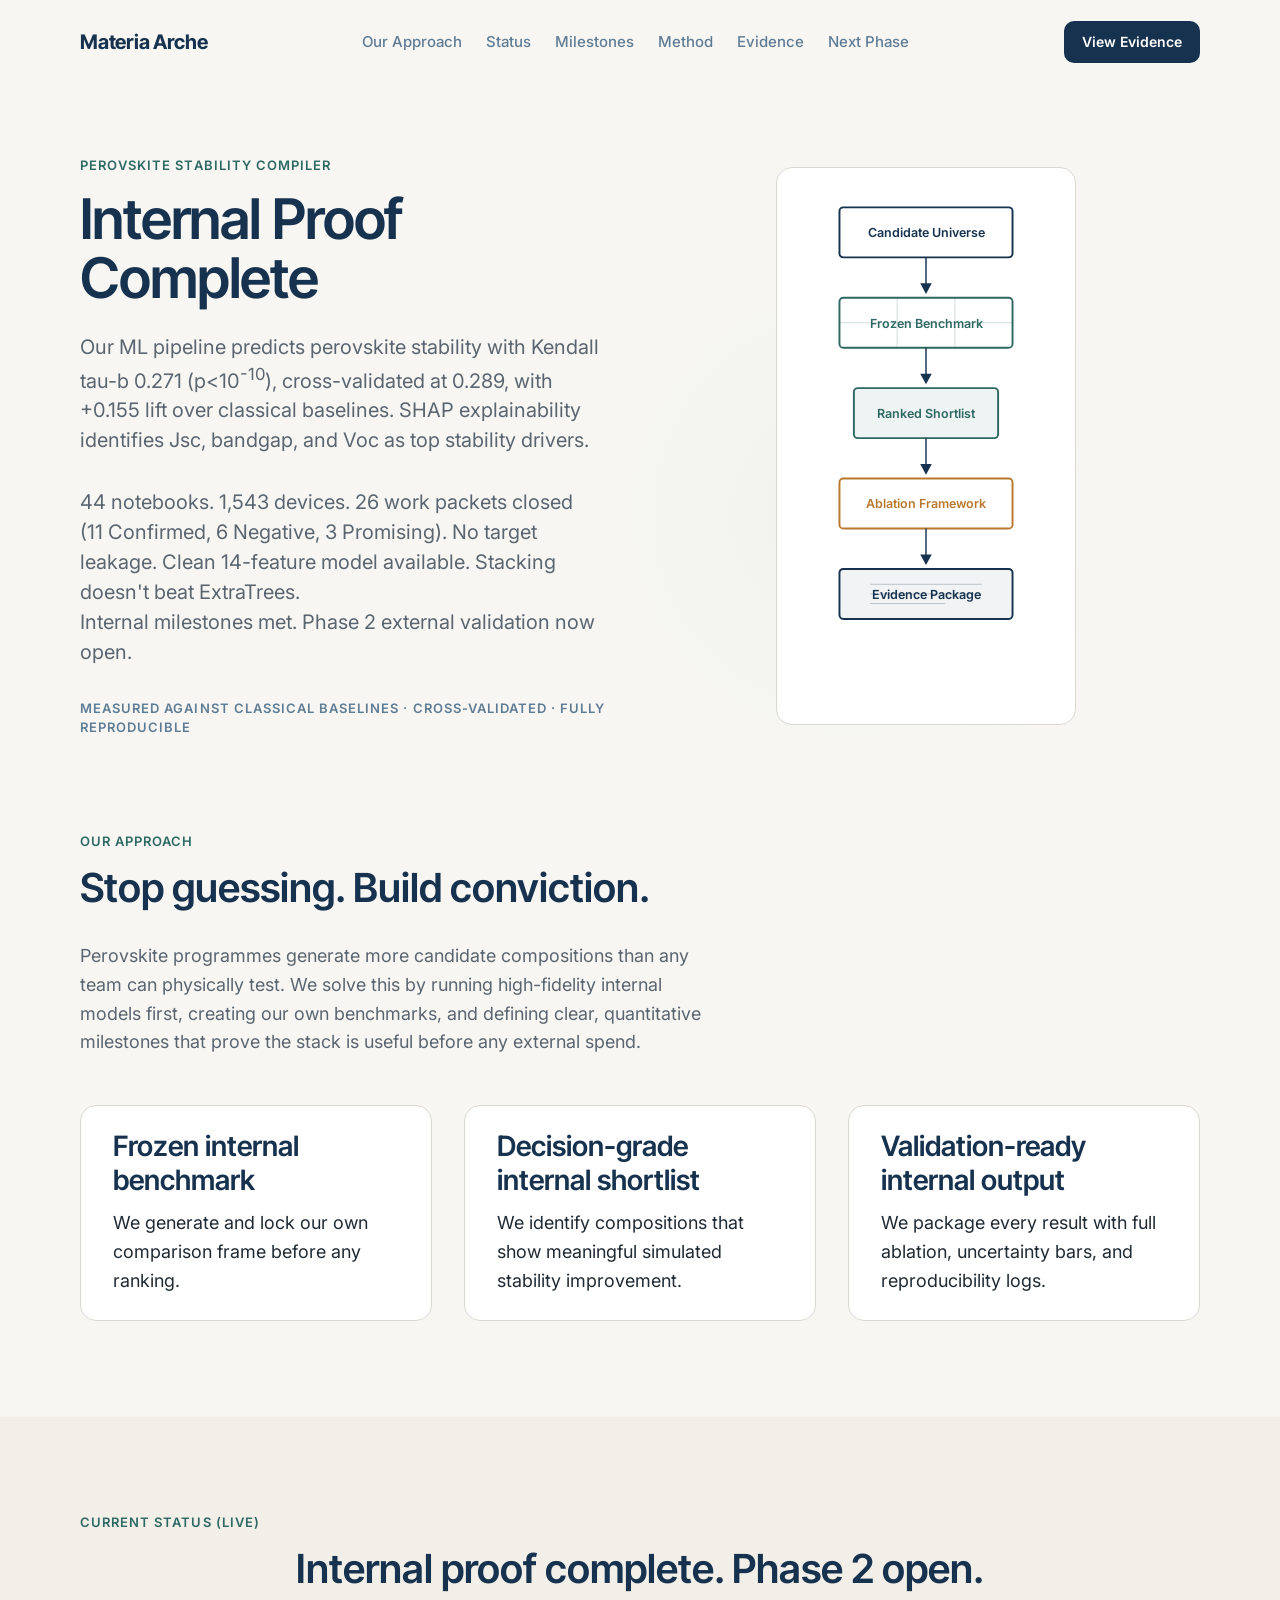
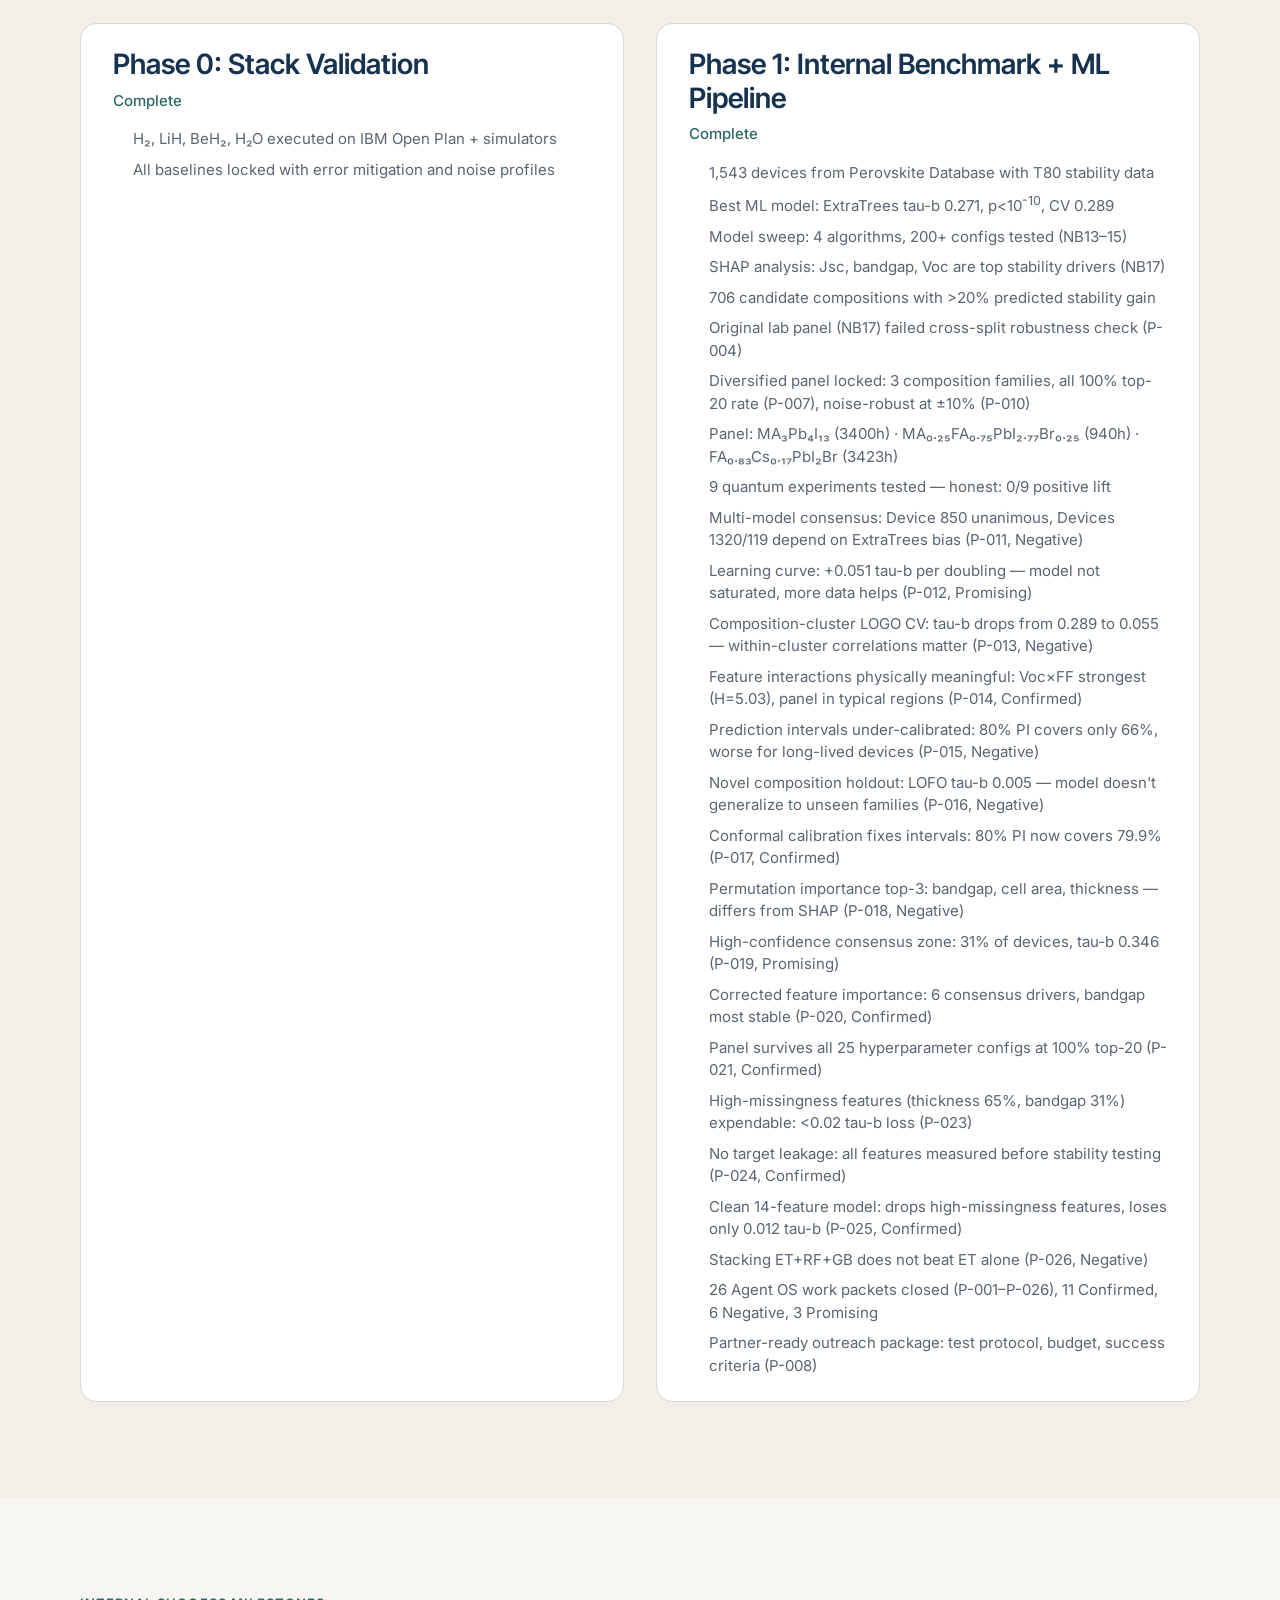
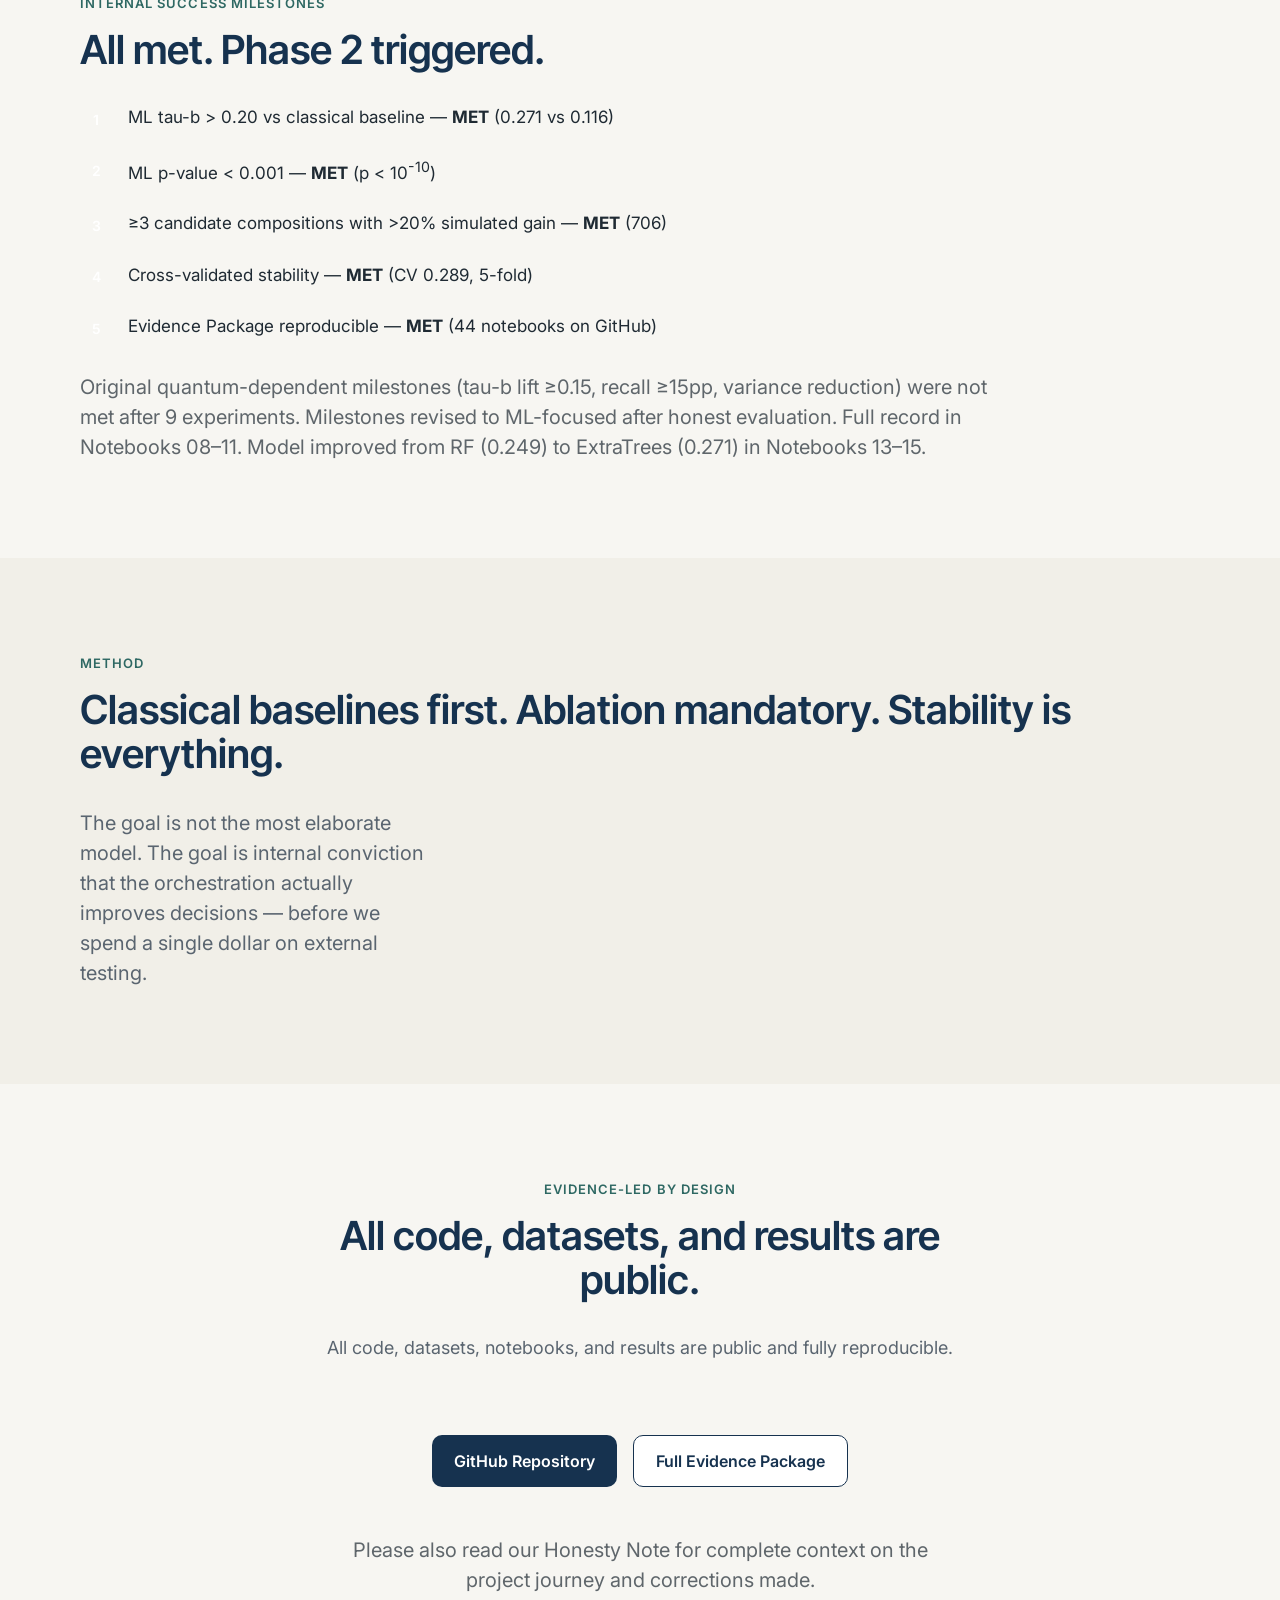
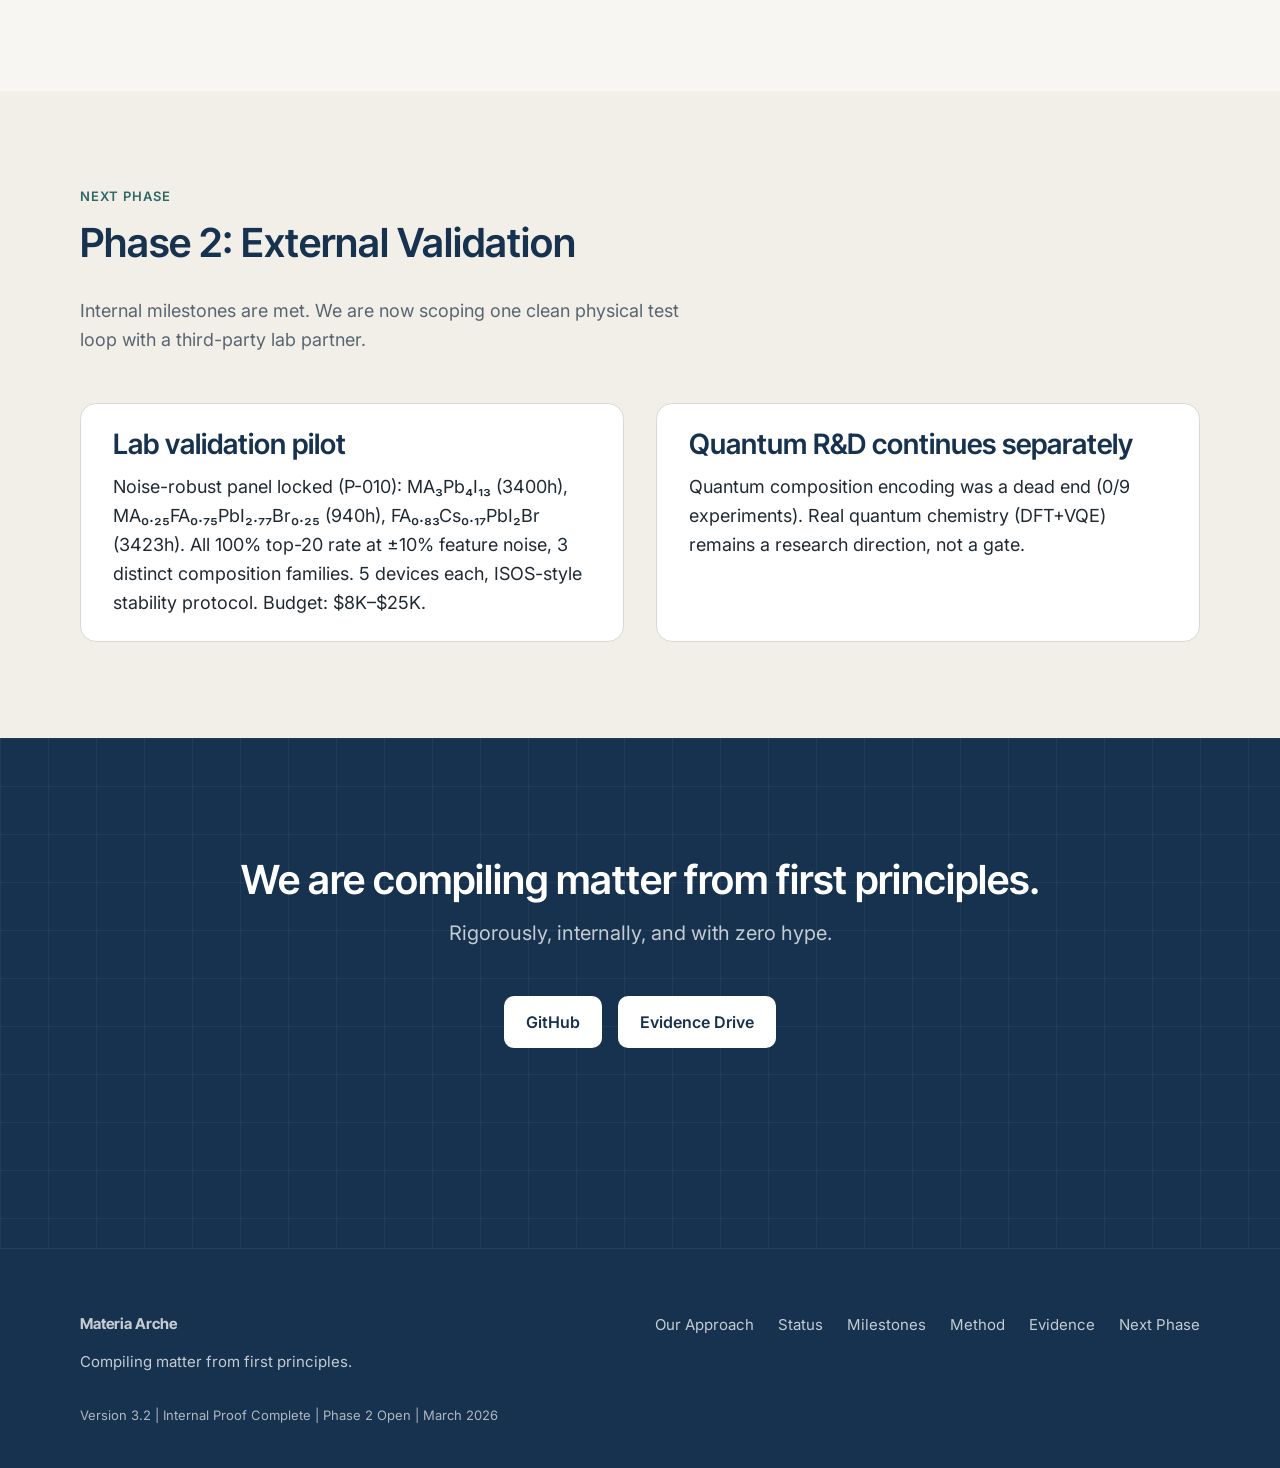
==== commit 52ac07fd: "Add P-024 target leakage audit (Confirmed), P-025 reduced-feature model (Confirmed), P-026 ensemble " ====
--- a/index.html
+++ b/index.html
@@ -51,7 +51,7 @@
           <p class="eyebrow">Perovskite Stability Compiler</p>
           <h1>Internal Proof Complete</h1>
           <p class="body-l">Our ML pipeline predicts perovskite stability with Kendall tau-b 0.271 (p&lt;10<sup>-10</sup>), cross-validated at 0.289, with +0.155 lift over classical baselines. SHAP explainability identifies Jsc, bandgap, and Voc as top stability drivers.</p>
-          <p class="body-l">41 notebooks. 1,543 devices. 23 work packets closed (9 Confirmed, 5 Negative, 3 Promising). Full pipeline audit complete. High-missingness features expendable.<br>Internal milestones met. Phase 2 external validation now open.</p>
+          <p class="body-l">44 notebooks. 1,543 devices. 26 work packets closed (11 Confirmed, 6 Negative, 3 Promising). No target leakage. Clean 14-feature model available. Stacking doesn't beat ExtraTrees.<br>Internal milestones met. Phase 2 external validation now open.</p>
           <p class="trust-strip">Measured against classical baselines &middot; Cross-validated &middot; Fully reproducible</p>
         </div>
         <div class="hero-visual">
@@ -166,7 +166,10 @@
               <li>Corrected feature importance: 6 consensus drivers, bandgap most stable (P-020, Confirmed)</li>
               <li>Panel survives all 25 hyperparameter configs at 100% top-20 (P-021, Confirmed)</li>
               <li>High-missingness features (thickness 65%, bandgap 31%) expendable: &lt;0.02 tau-b loss (P-023)</li>
-              <li>23 Agent OS work packets closed (P-001&ndash;P-023), 9 Confirmed, 5 Negative, 3 Promising</li>
+              <li>No target leakage: all features measured before stability testing (P-024, Confirmed)</li>
+              <li>Clean 14-feature model: drops high-missingness features, loses only 0.012 tau-b (P-025, Confirmed)</li>
+              <li>Stacking ET+RF+GB does not beat ET alone (P-026, Negative)</li>
+              <li>26 Agent OS work packets closed (P-001&ndash;P-026), 11 Confirmed, 6 Negative, 3 Promising</li>
               <li>Partner-ready outreach package: test protocol, budget, success criteria (P-008)</li>
             </ul>
           </div>
@@ -184,7 +187,7 @@
           <li>ML p-value &lt; 0.001 &mdash; <strong>MET</strong> (p &lt; 10<sup>-10</sup>)</li>
           <li>&ge;3 candidate compositions with &gt;20% simulated gain &mdash; <strong>MET</strong> (706)</li>
           <li>Cross-validated stability &mdash; <strong>MET</strong> (CV 0.289, 5-fold)</li>
-          <li>Evidence Package reproducible &mdash; <strong>MET</strong> (41 notebooks on GitHub)</li>
+          <li>Evidence Package reproducible &mdash; <strong>MET</strong> (44 notebooks on GitHub)</li>
         </ol>
         <p class="body-l" style="margin-top: var(--sp-4); opacity: 0.7;">Original quantum-dependent milestones (tau-b lift &ge;0.15, recall &ge;15pp, variance reduction) were not met after 9 experiments. Milestones revised to ML-focused after honest evaluation. Full record in Notebooks 08&ndash;11. Model improved from RF (0.249) to ExtraTrees (0.271) in Notebooks 13&ndash;15.</p>
       </div>
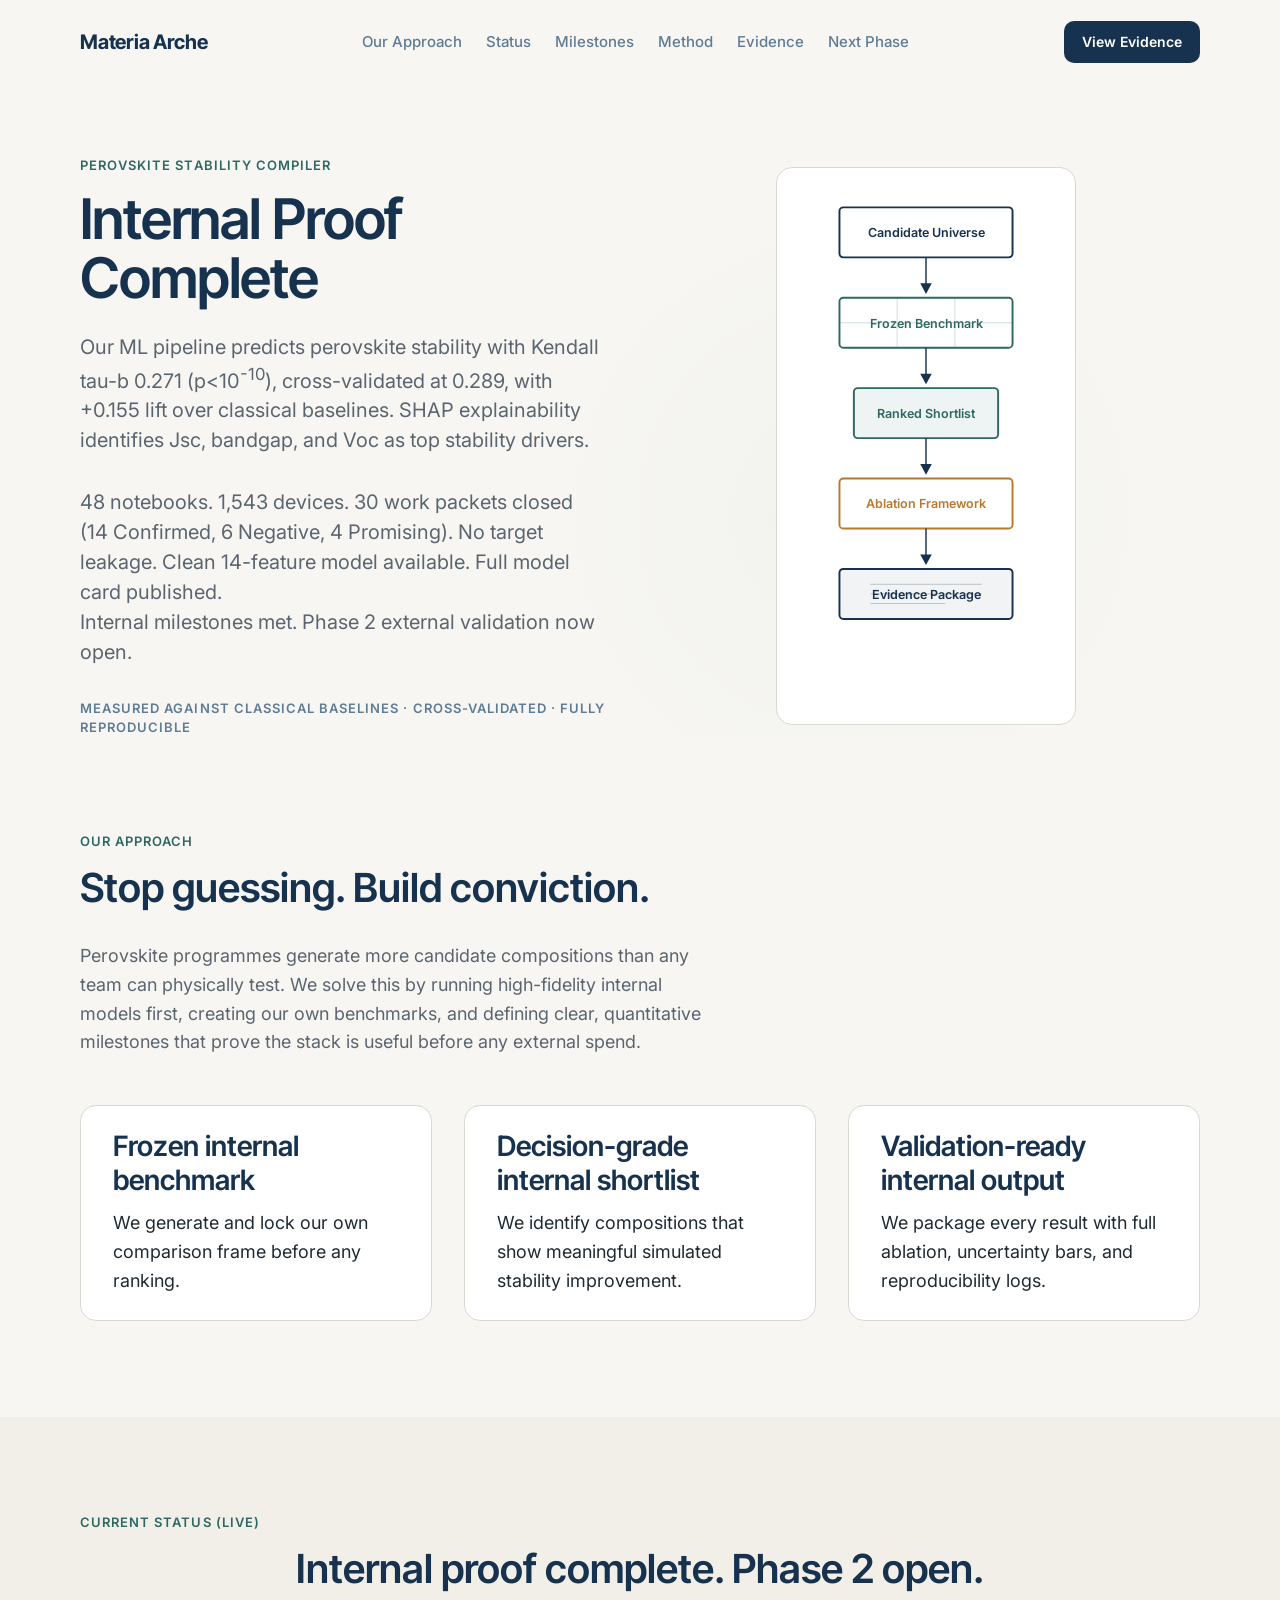
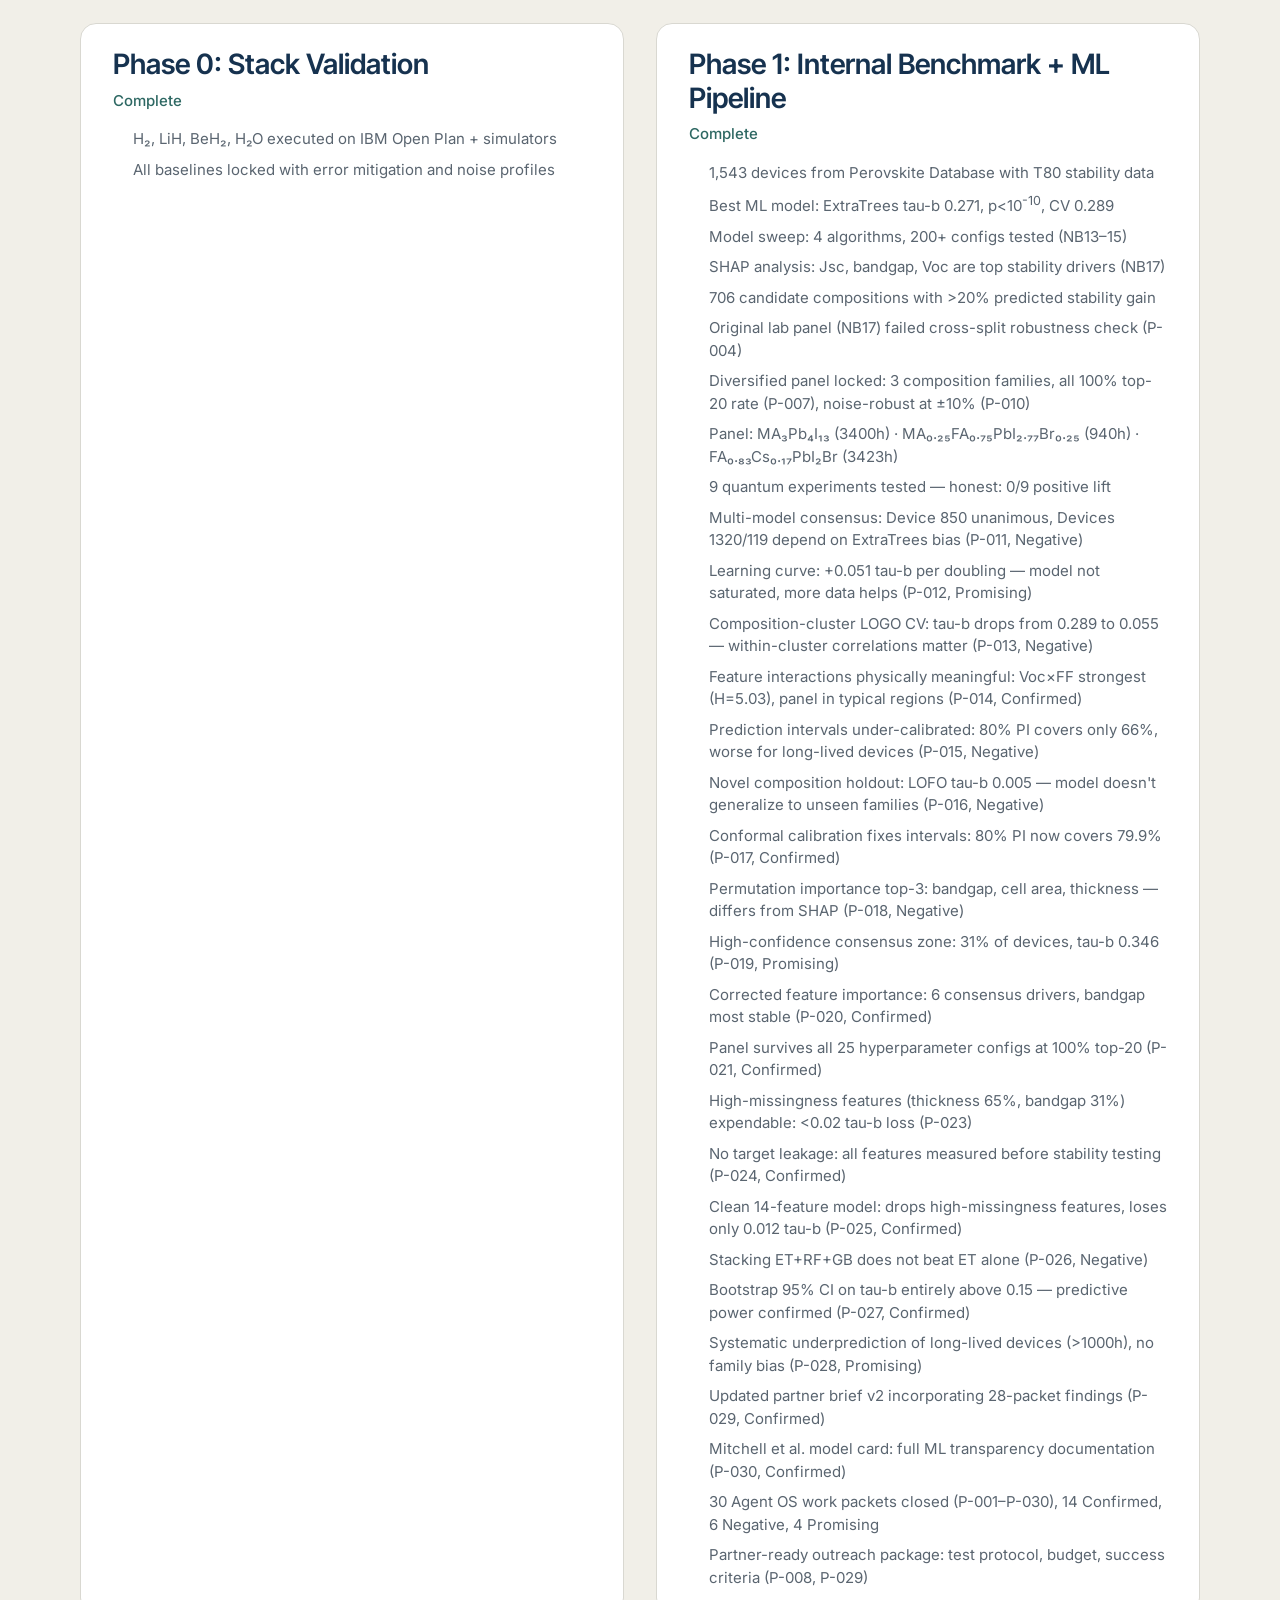
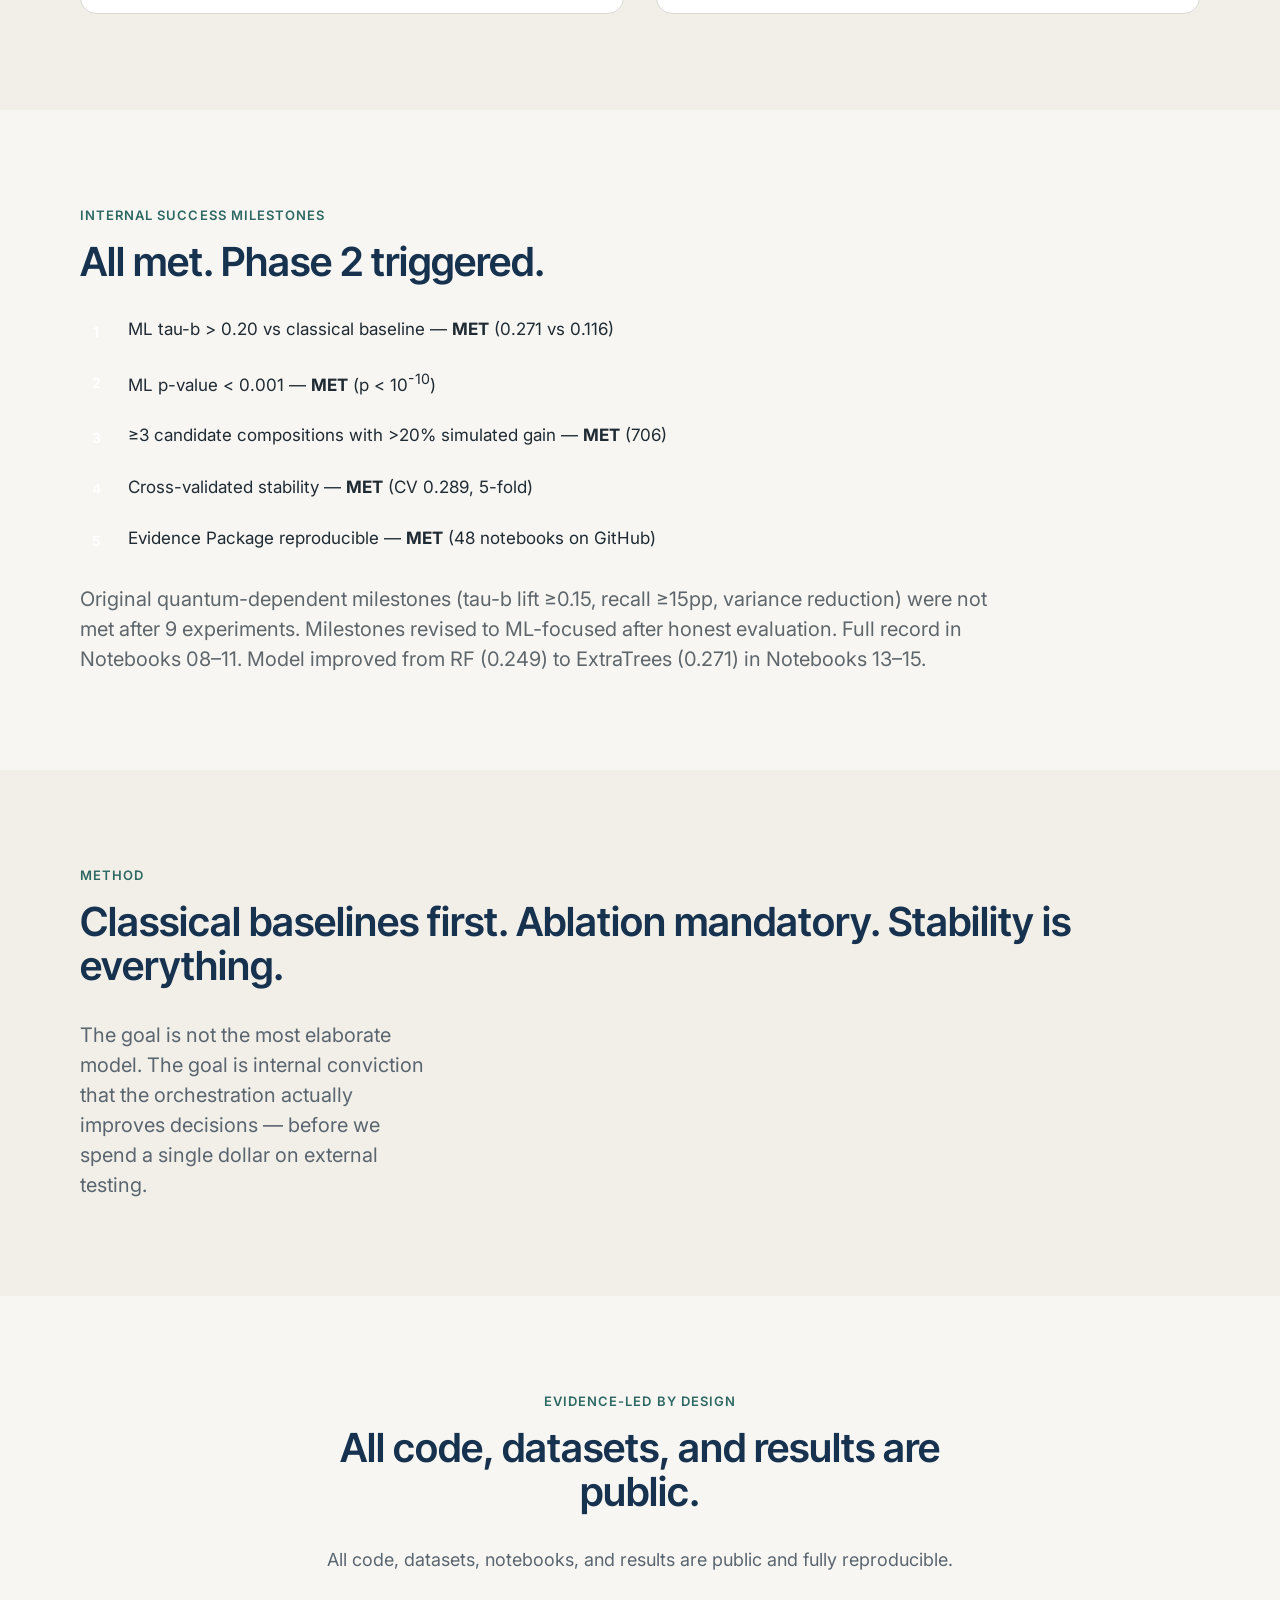
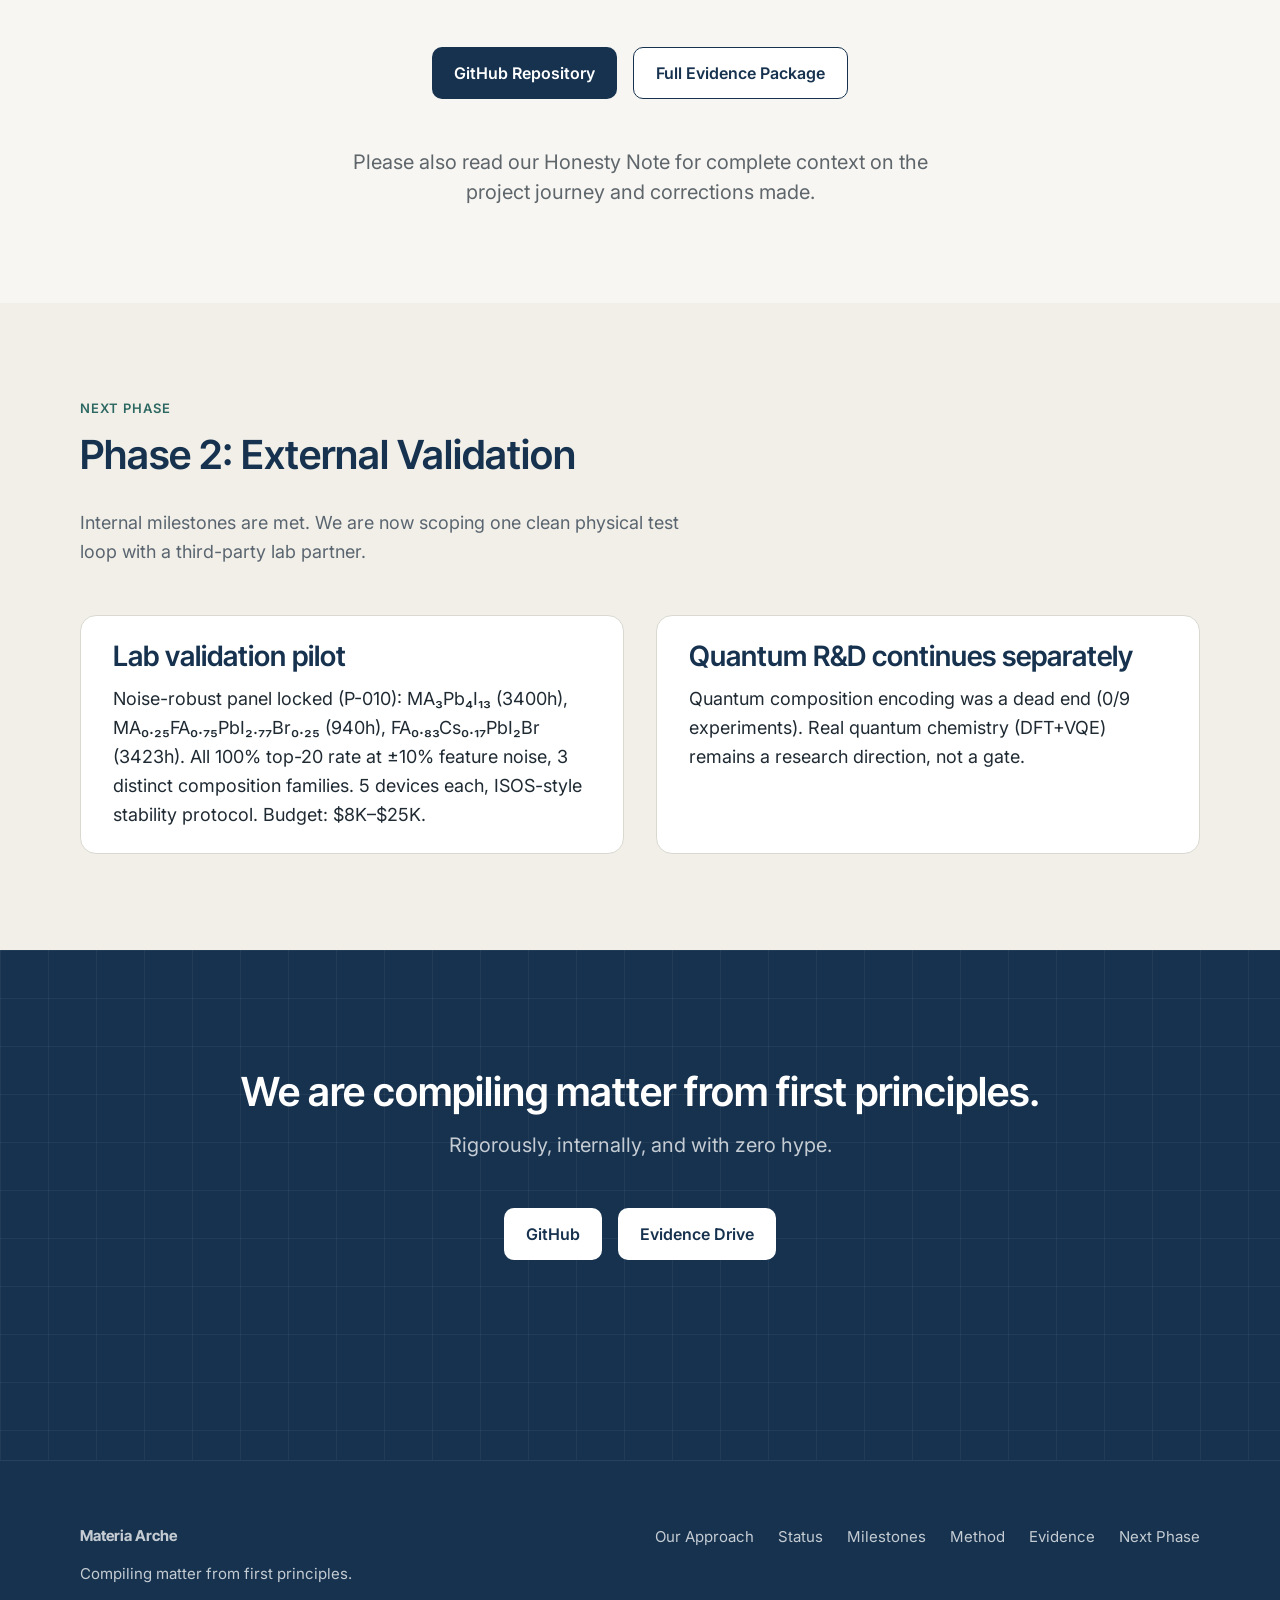
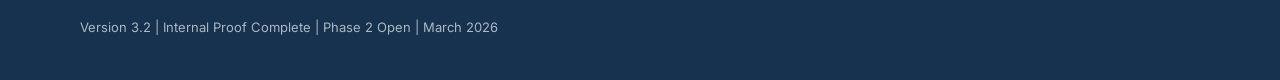
==== commit c057edce: "Add P-029 updated outreach package and P-030 model card P-029: Revised partner brief v2 with 28-pack" ====
--- a/index.html
+++ b/index.html
@@ -51,7 +51,7 @@
           <p class="eyebrow">Perovskite Stability Compiler</p>
           <h1>Internal Proof Complete</h1>
           <p class="body-l">Our ML pipeline predicts perovskite stability with Kendall tau-b 0.271 (p&lt;10<sup>-10</sup>), cross-validated at 0.289, with +0.155 lift over classical baselines. SHAP explainability identifies Jsc, bandgap, and Voc as top stability drivers.</p>
-          <p class="body-l">44 notebooks. 1,543 devices. 26 work packets closed (11 Confirmed, 6 Negative, 3 Promising). No target leakage. Clean 14-feature model available. Stacking doesn't beat ExtraTrees.<br>Internal milestones met. Phase 2 external validation now open.</p>
+          <p class="body-l">48 notebooks. 1,543 devices. 30 work packets closed (14 Confirmed, 6 Negative, 4 Promising). No target leakage. Clean 14-feature model available. Full model card published.<br>Internal milestones met. Phase 2 external validation now open.</p>
           <p class="trust-strip">Measured against classical baselines &middot; Cross-validated &middot; Fully reproducible</p>
         </div>
         <div class="hero-visual">
@@ -169,8 +169,12 @@
               <li>No target leakage: all features measured before stability testing (P-024, Confirmed)</li>
               <li>Clean 14-feature model: drops high-missingness features, loses only 0.012 tau-b (P-025, Confirmed)</li>
               <li>Stacking ET+RF+GB does not beat ET alone (P-026, Negative)</li>
-              <li>26 Agent OS work packets closed (P-001&ndash;P-026), 11 Confirmed, 6 Negative, 3 Promising</li>
-              <li>Partner-ready outreach package: test protocol, budget, success criteria (P-008)</li>
+              <li>Bootstrap 95% CI on tau-b entirely above 0.15 &mdash; predictive power confirmed (P-027, Confirmed)</li>
+              <li>Systematic underprediction of long-lived devices (&gt;1000h), no family bias (P-028, Promising)</li>
+              <li>Updated partner brief v2 incorporating 28-packet findings (P-029, Confirmed)</li>
+              <li>Mitchell et al. model card: full ML transparency documentation (P-030, Confirmed)</li>
+              <li>30 Agent OS work packets closed (P-001&ndash;P-030), 14 Confirmed, 6 Negative, 4 Promising</li>
+              <li>Partner-ready outreach package: test protocol, budget, success criteria (P-008, P-029)</li>
             </ul>
           </div>
         </div>
@@ -187,7 +191,7 @@
           <li>ML p-value &lt; 0.001 &mdash; <strong>MET</strong> (p &lt; 10<sup>-10</sup>)</li>
           <li>&ge;3 candidate compositions with &gt;20% simulated gain &mdash; <strong>MET</strong> (706)</li>
           <li>Cross-validated stability &mdash; <strong>MET</strong> (CV 0.289, 5-fold)</li>
-          <li>Evidence Package reproducible &mdash; <strong>MET</strong> (44 notebooks on GitHub)</li>
+          <li>Evidence Package reproducible &mdash; <strong>MET</strong> (48 notebooks on GitHub)</li>
         </ol>
         <p class="body-l" style="margin-top: var(--sp-4); opacity: 0.7;">Original quantum-dependent milestones (tau-b lift &ge;0.15, recall &ge;15pp, variance reduction) were not met after 9 experiments. Milestones revised to ML-focused after honest evaluation. Full record in Notebooks 08&ndash;11. Model improved from RF (0.249) to ExtraTrees (0.271) in Notebooks 13&ndash;15.</p>
       </div>
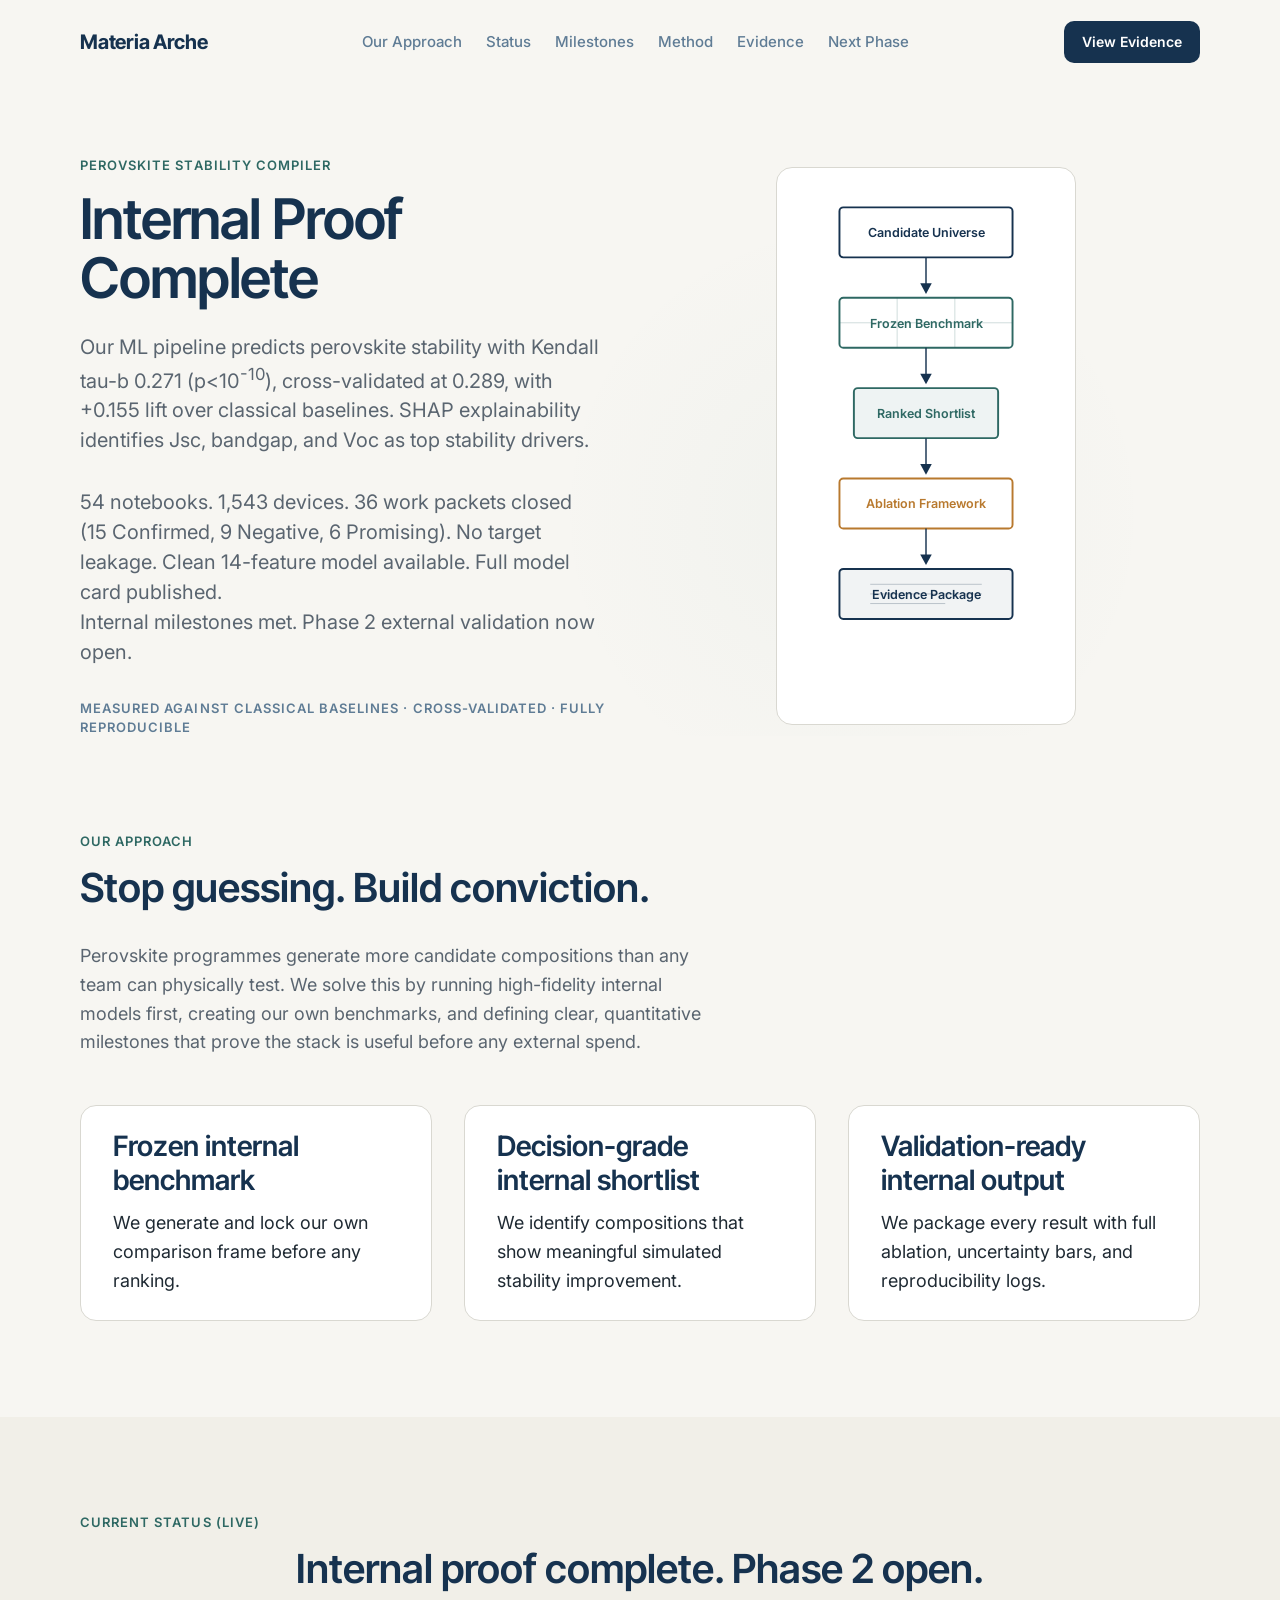
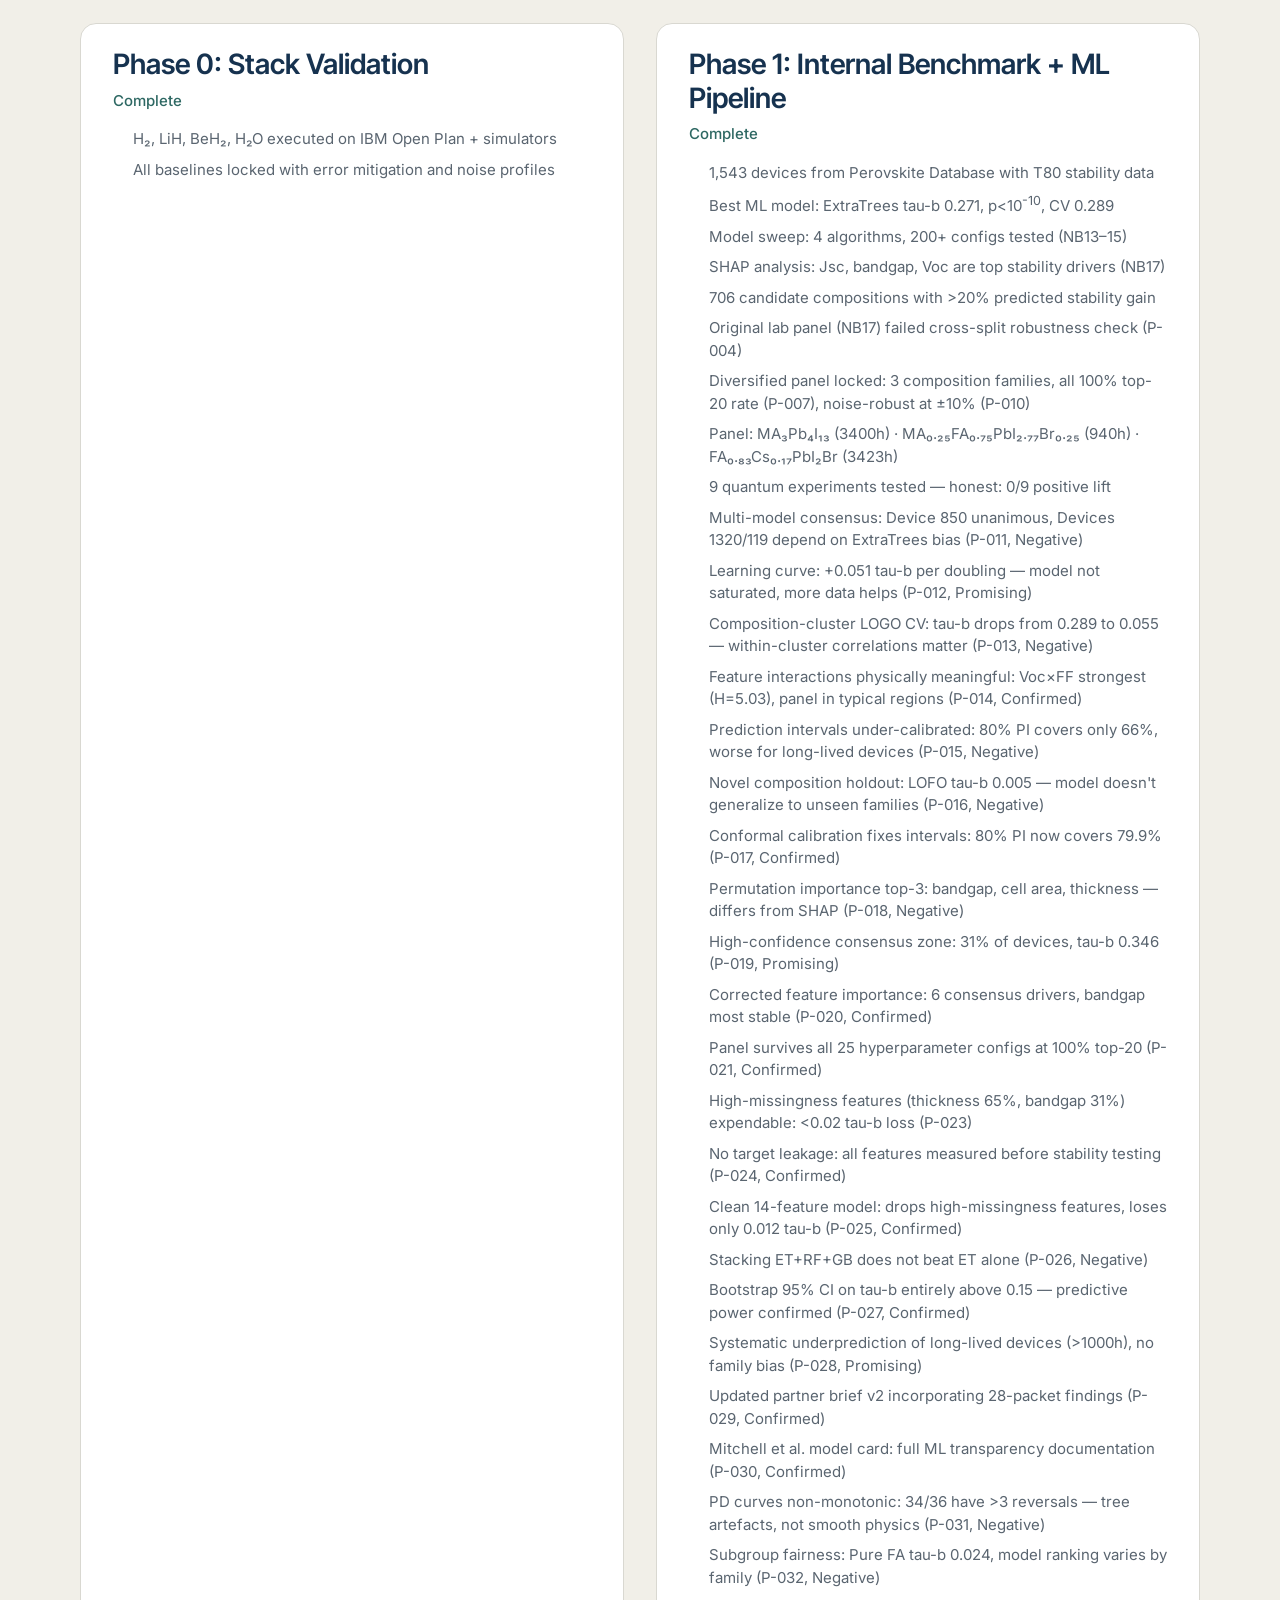
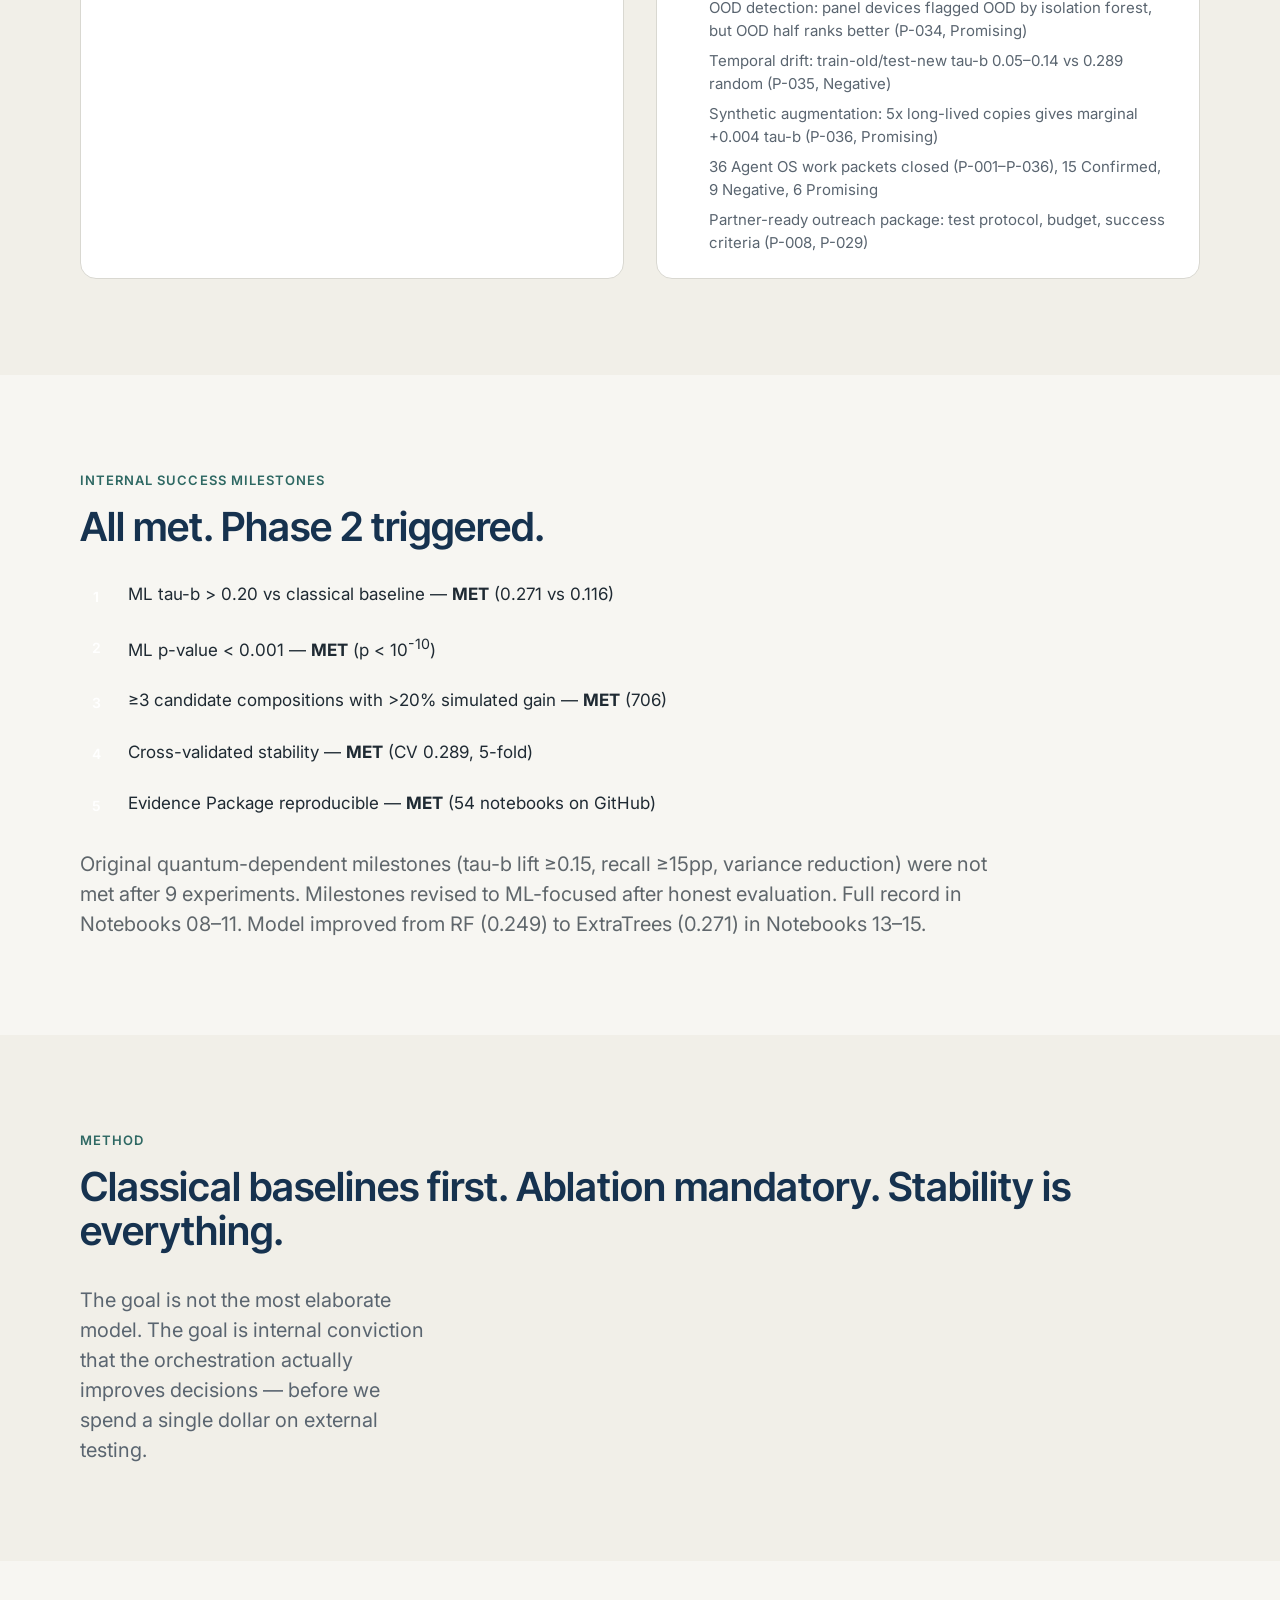
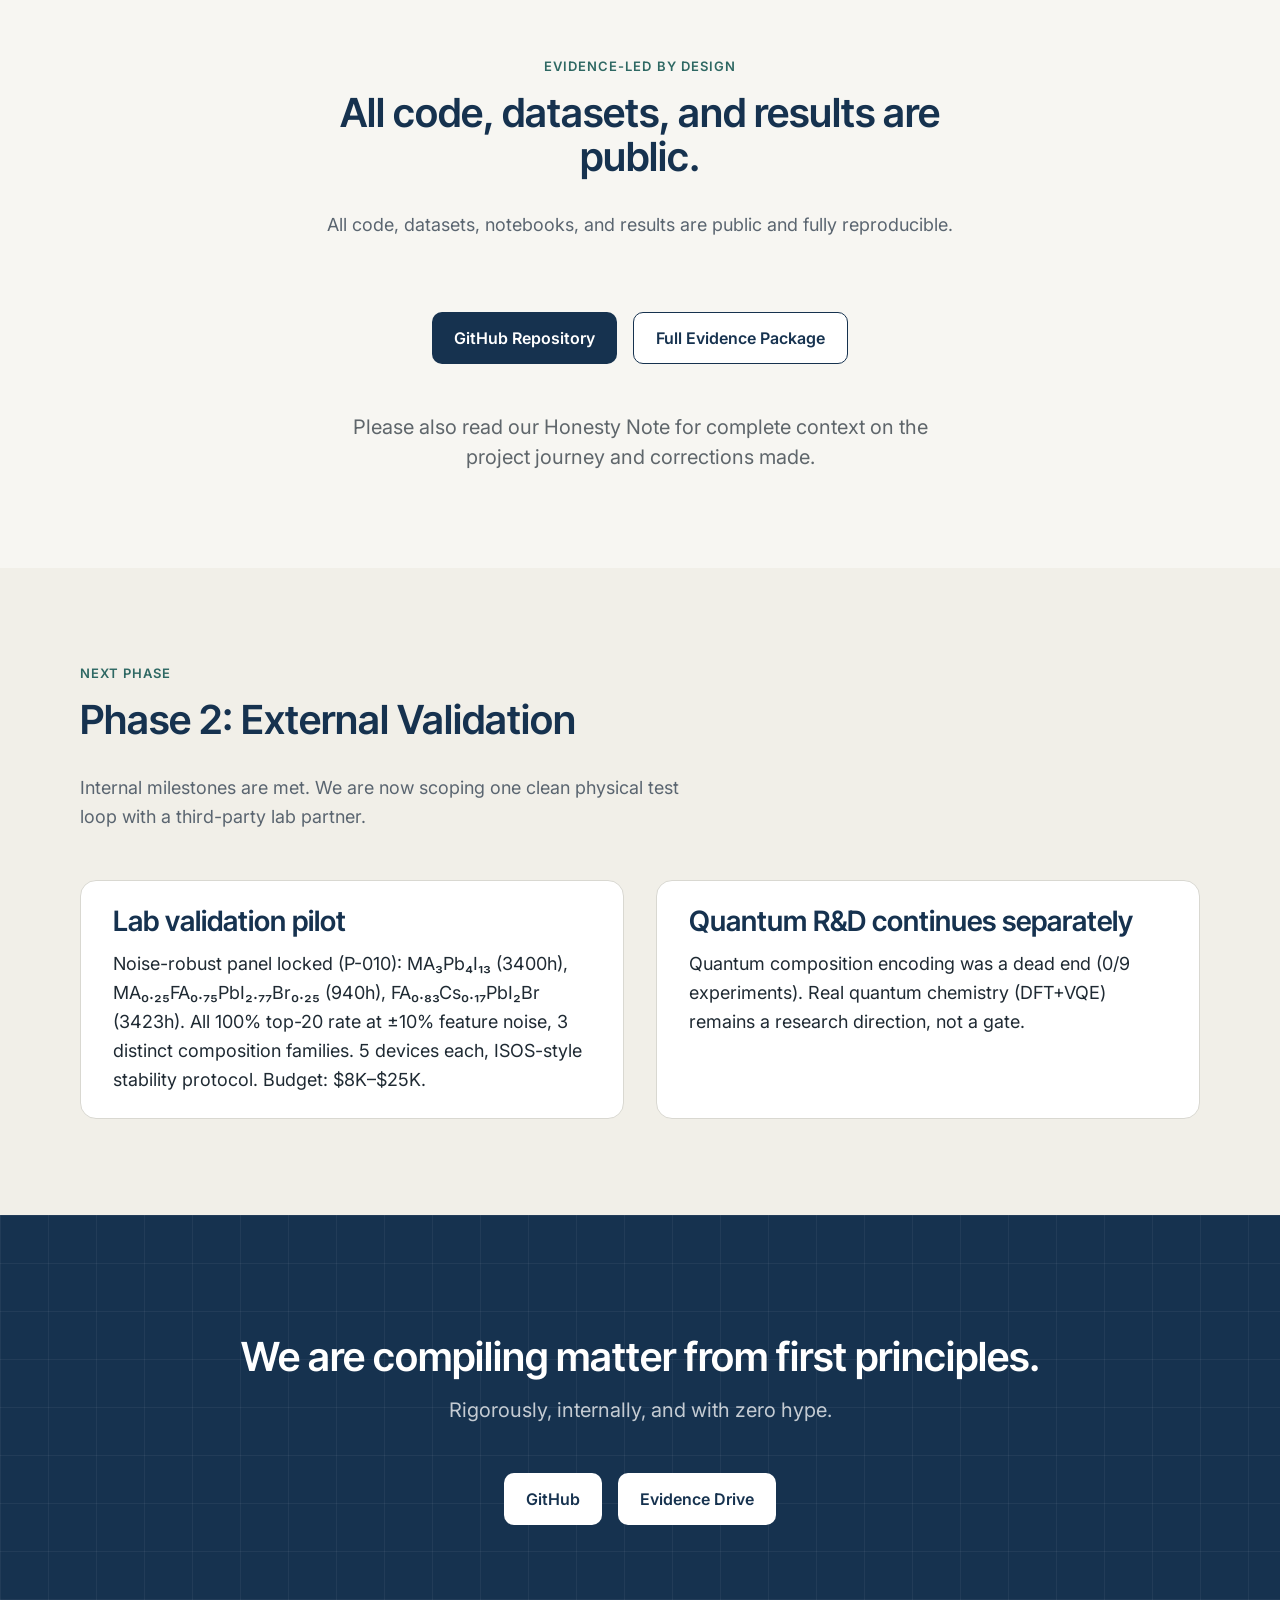
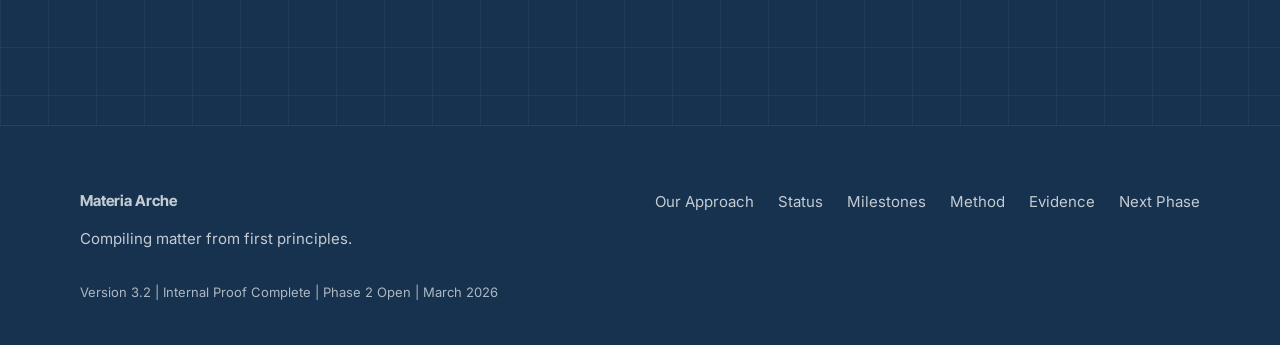
==== commit 41248f0b: "Add P-031 through P-036: monotonicity, subgroup fairness, bootstrap stability, OOD detection, tempor" ====
--- a/index.html
+++ b/index.html
@@ -51,7 +51,7 @@
           <p class="eyebrow">Perovskite Stability Compiler</p>
           <h1>Internal Proof Complete</h1>
           <p class="body-l">Our ML pipeline predicts perovskite stability with Kendall tau-b 0.271 (p&lt;10<sup>-10</sup>), cross-validated at 0.289, with +0.155 lift over classical baselines. SHAP explainability identifies Jsc, bandgap, and Voc as top stability drivers.</p>
-          <p class="body-l">48 notebooks. 1,543 devices. 30 work packets closed (14 Confirmed, 6 Negative, 4 Promising). No target leakage. Clean 14-feature model available. Full model card published.<br>Internal milestones met. Phase 2 external validation now open.</p>
+          <p class="body-l">54 notebooks. 1,543 devices. 36 work packets closed (15 Confirmed, 9 Negative, 6 Promising). No target leakage. Clean 14-feature model available. Full model card published.<br>Internal milestones met. Phase 2 external validation now open.</p>
           <p class="trust-strip">Measured against classical baselines &middot; Cross-validated &middot; Fully reproducible</p>
         </div>
         <div class="hero-visual">
@@ -173,7 +173,12 @@
               <li>Systematic underprediction of long-lived devices (&gt;1000h), no family bias (P-028, Promising)</li>
               <li>Updated partner brief v2 incorporating 28-packet findings (P-029, Confirmed)</li>
               <li>Mitchell et al. model card: full ML transparency documentation (P-030, Confirmed)</li>
-              <li>30 Agent OS work packets closed (P-001&ndash;P-030), 14 Confirmed, 6 Negative, 4 Promising</li>
+              <li>PD curves non-monotonic: 34/36 have &gt;3 reversals &mdash; tree artefacts, not smooth physics (P-031, Negative)</li>
+              <li>Subgroup fairness: Pure FA tau-b 0.024, model ranking varies by family (P-032, Negative)</li>
+              <li>OOD detection: panel devices flagged OOD by isolation forest, but OOD half ranks better (P-034, Promising)</li>
+              <li>Temporal drift: train-old/test-new tau-b 0.05&ndash;0.14 vs 0.289 random (P-035, Negative)</li>
+              <li>Synthetic augmentation: 5x long-lived copies gives marginal +0.004 tau-b (P-036, Promising)</li>
+              <li>36 Agent OS work packets closed (P-001&ndash;P-036), 15 Confirmed, 9 Negative, 6 Promising</li>
               <li>Partner-ready outreach package: test protocol, budget, success criteria (P-008, P-029)</li>
             </ul>
           </div>
@@ -191,7 +196,7 @@
           <li>ML p-value &lt; 0.001 &mdash; <strong>MET</strong> (p &lt; 10<sup>-10</sup>)</li>
           <li>&ge;3 candidate compositions with &gt;20% simulated gain &mdash; <strong>MET</strong> (706)</li>
           <li>Cross-validated stability &mdash; <strong>MET</strong> (CV 0.289, 5-fold)</li>
-          <li>Evidence Package reproducible &mdash; <strong>MET</strong> (48 notebooks on GitHub)</li>
+          <li>Evidence Package reproducible &mdash; <strong>MET</strong> (54 notebooks on GitHub)</li>
         </ol>
         <p class="body-l" style="margin-top: var(--sp-4); opacity: 0.7;">Original quantum-dependent milestones (tau-b lift &ge;0.15, recall &ge;15pp, variance reduction) were not met after 9 experiments. Milestones revised to ML-focused after honest evaluation. Full record in Notebooks 08&ndash;11. Model improved from RF (0.249) to ExtraTrees (0.271) in Notebooks 13&ndash;15.</p>
       </div>
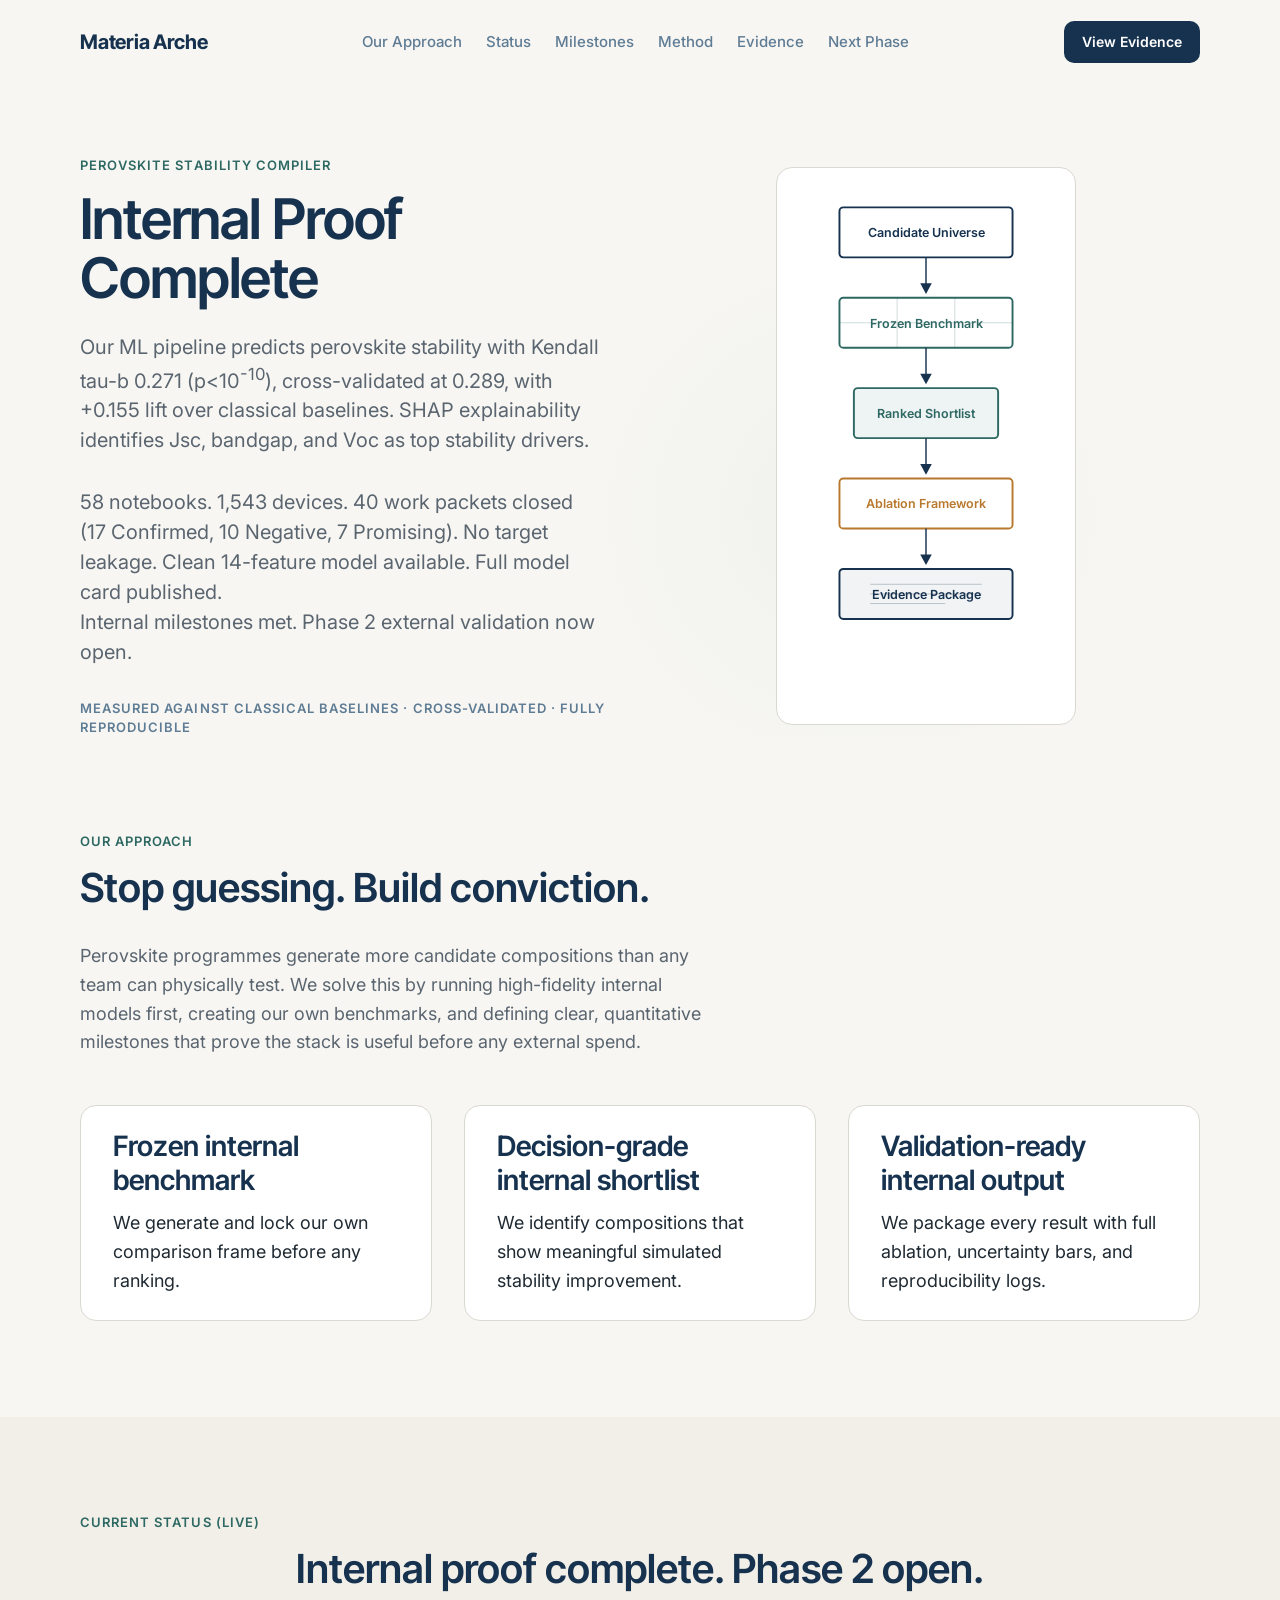
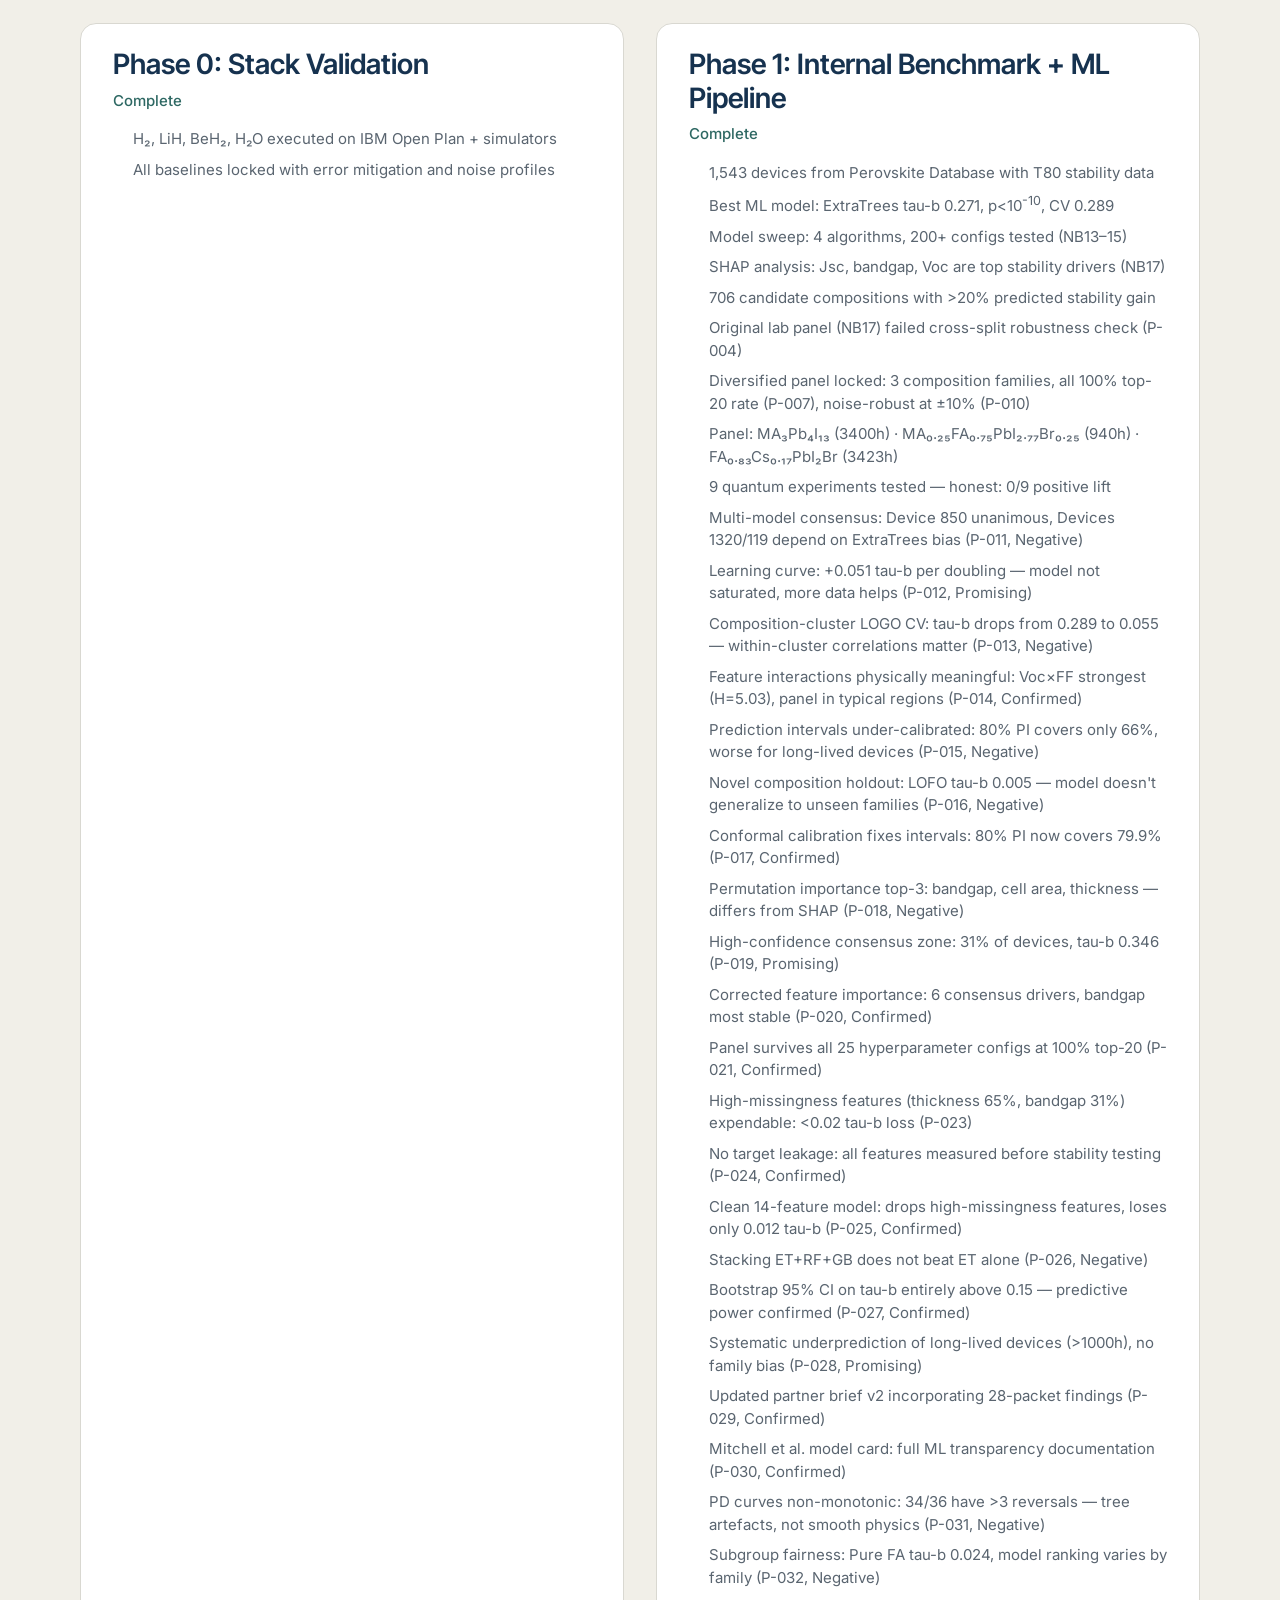
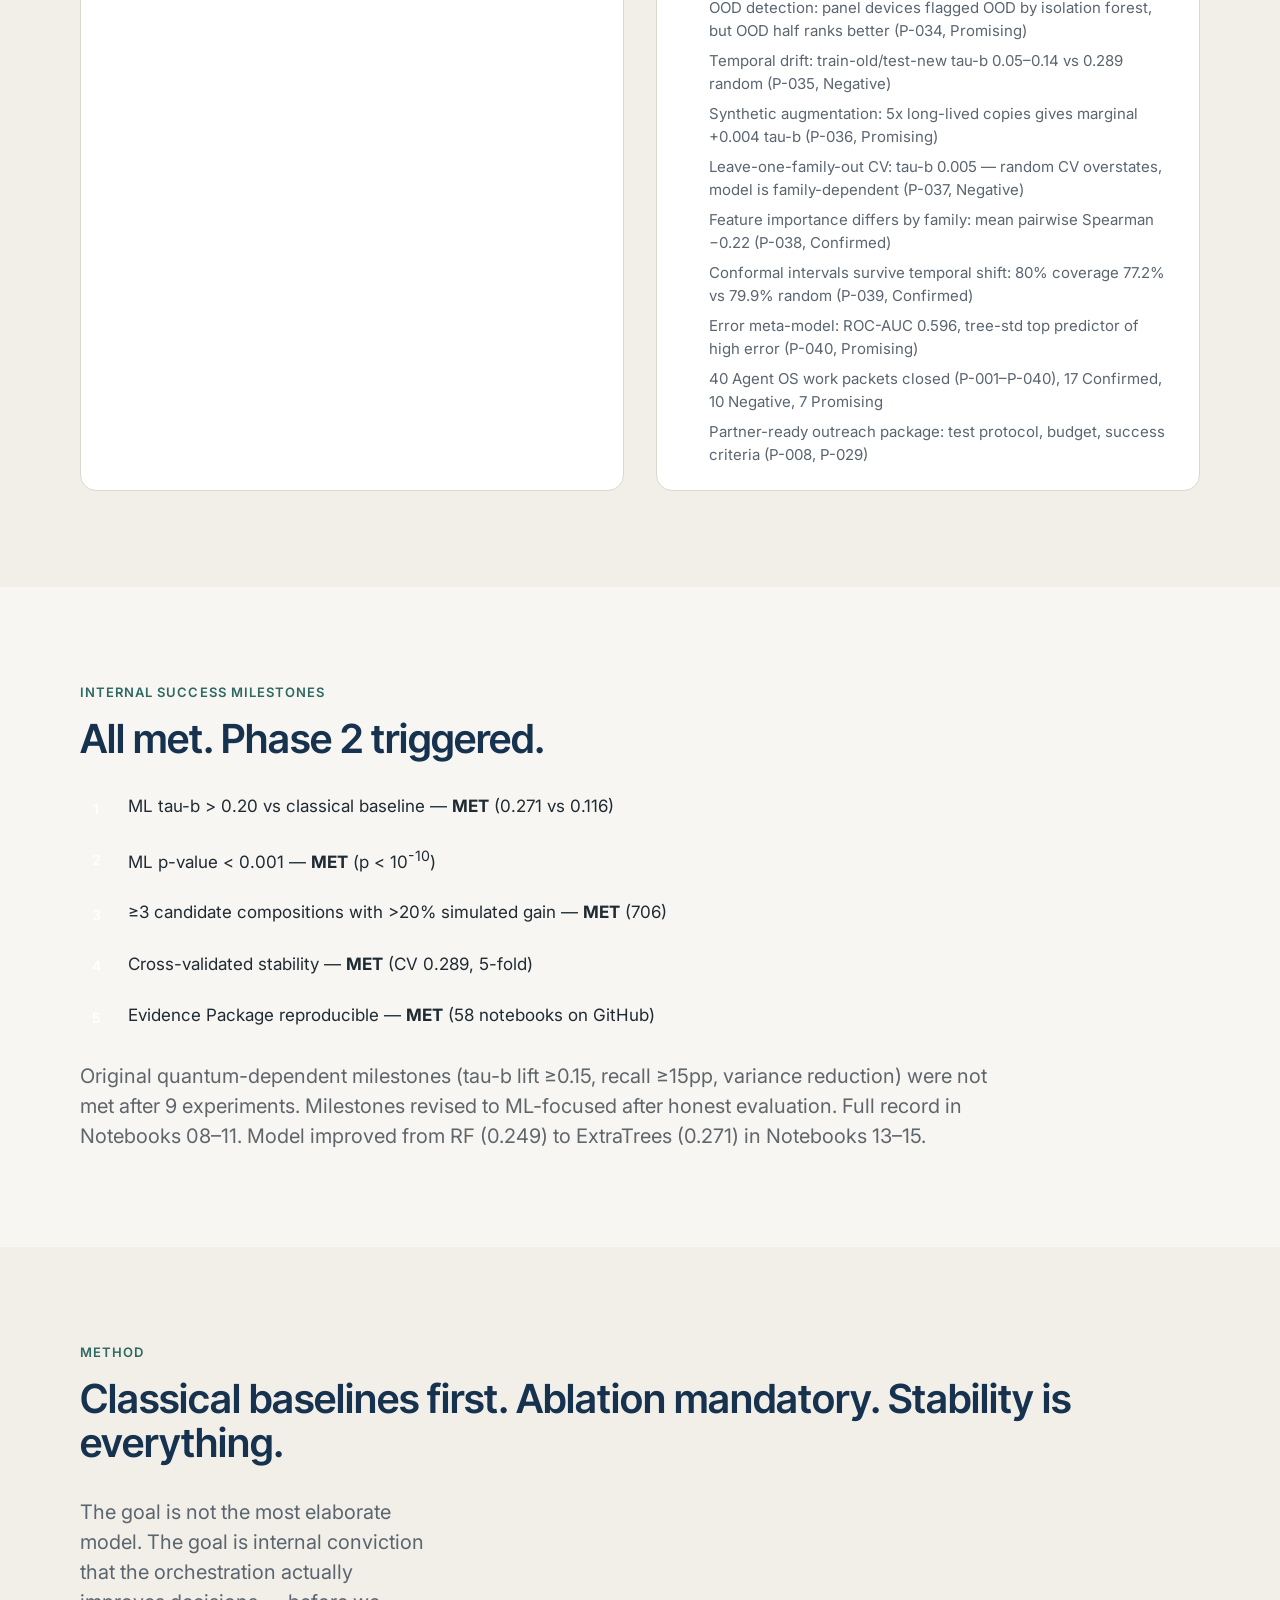
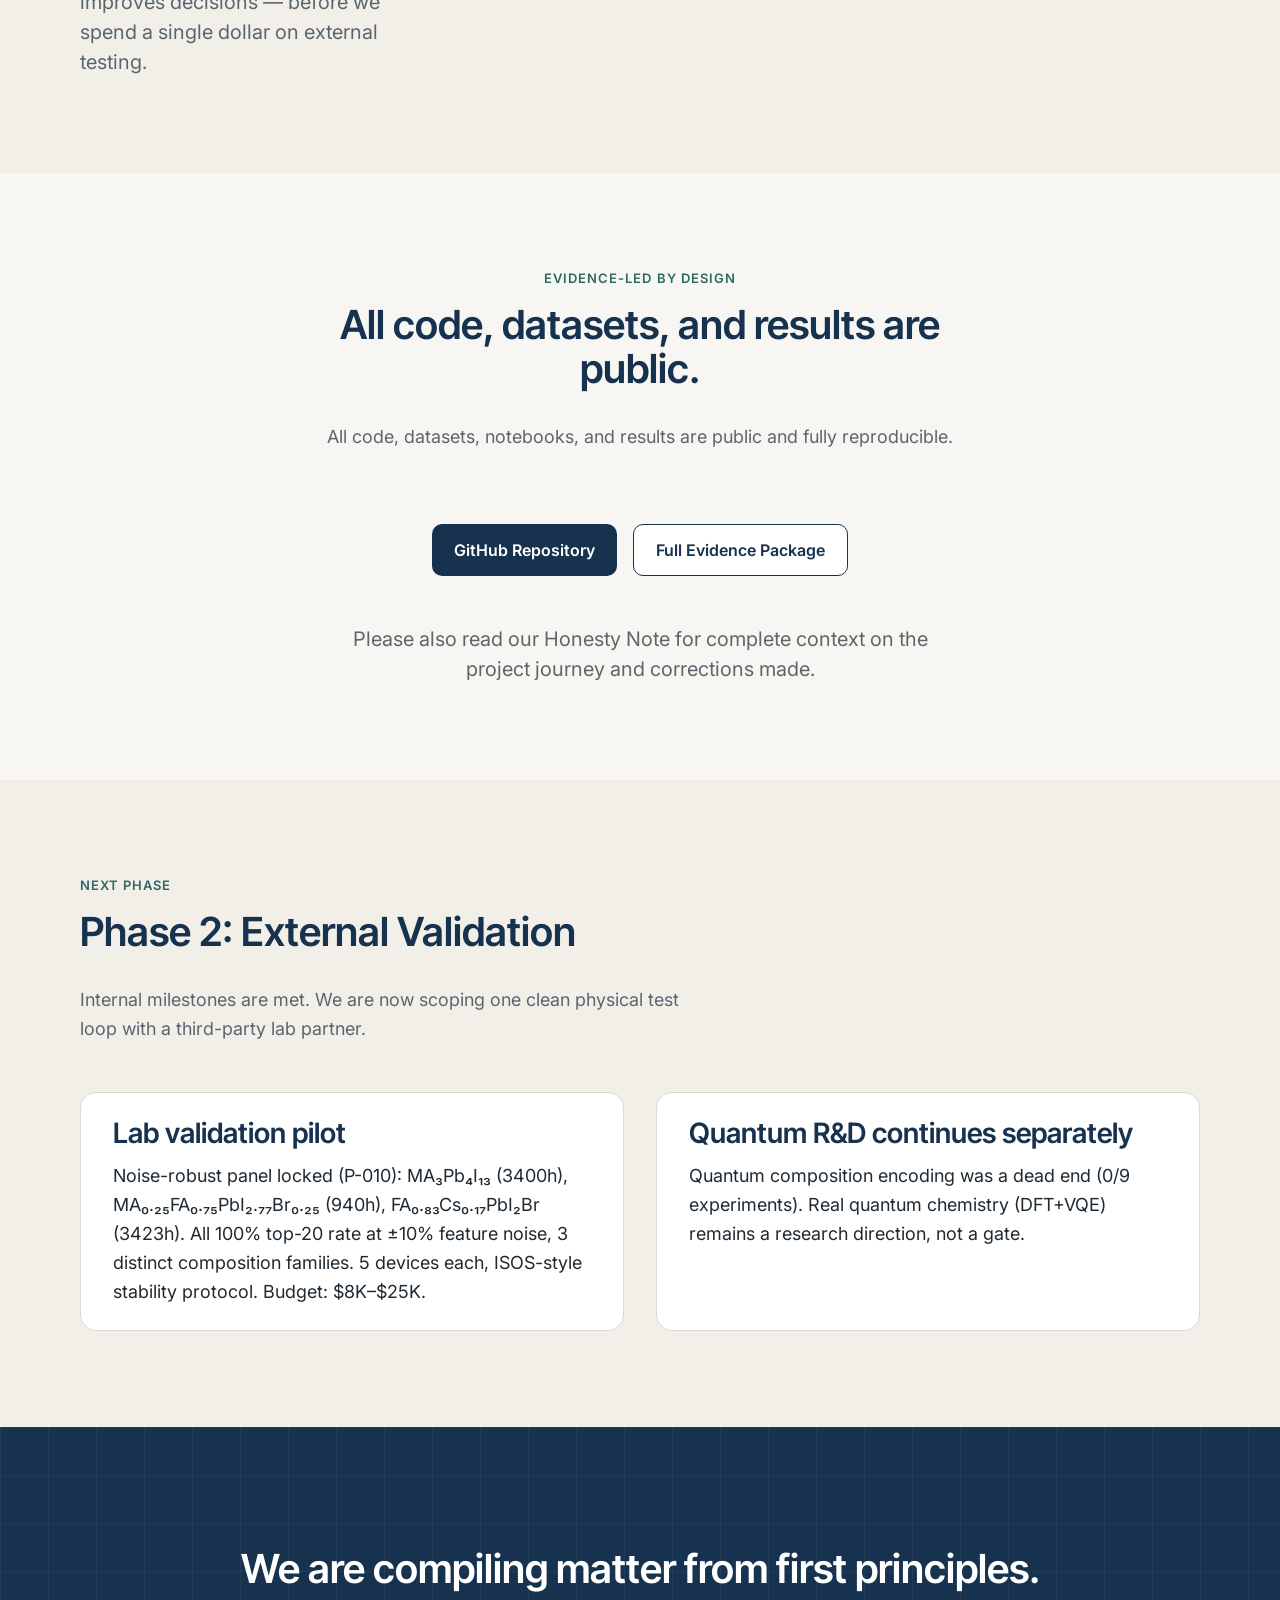
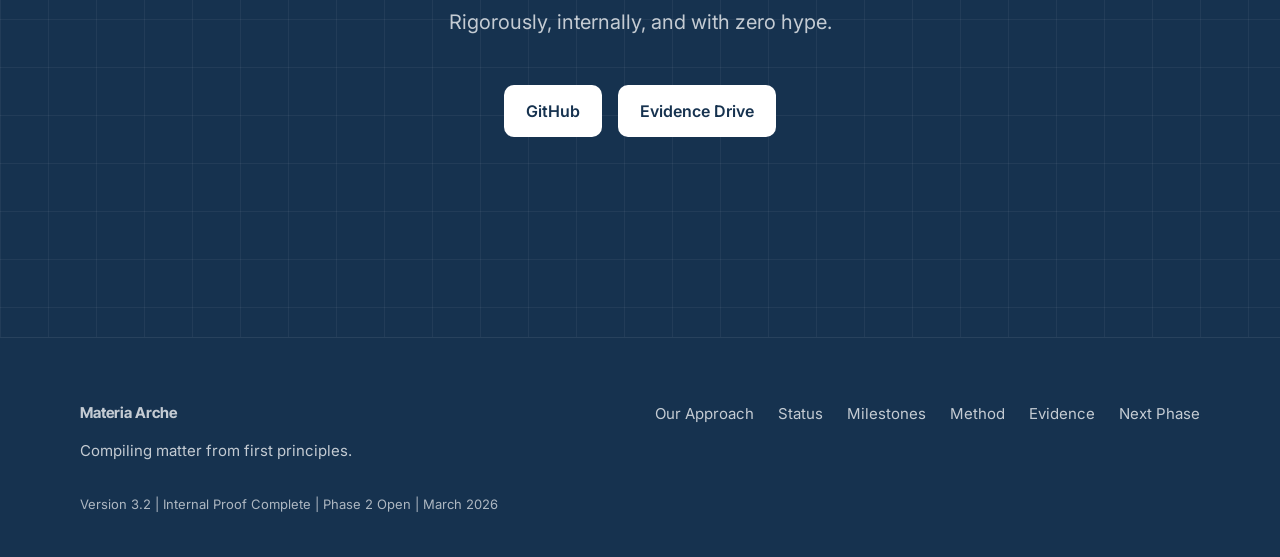
==== commit 747a8329: "Add P-037 through P-040: CV strategy, family importance, conformal temporal, error meta-model P-037:" ====
--- a/index.html
+++ b/index.html
@@ -51,7 +51,7 @@
           <p class="eyebrow">Perovskite Stability Compiler</p>
           <h1>Internal Proof Complete</h1>
           <p class="body-l">Our ML pipeline predicts perovskite stability with Kendall tau-b 0.271 (p&lt;10<sup>-10</sup>), cross-validated at 0.289, with +0.155 lift over classical baselines. SHAP explainability identifies Jsc, bandgap, and Voc as top stability drivers.</p>
-          <p class="body-l">54 notebooks. 1,543 devices. 36 work packets closed (15 Confirmed, 9 Negative, 6 Promising). No target leakage. Clean 14-feature model available. Full model card published.<br>Internal milestones met. Phase 2 external validation now open.</p>
+          <p class="body-l">58 notebooks. 1,543 devices. 40 work packets closed (17 Confirmed, 10 Negative, 7 Promising). No target leakage. Clean 14-feature model available. Full model card published.<br>Internal milestones met. Phase 2 external validation now open.</p>
           <p class="trust-strip">Measured against classical baselines &middot; Cross-validated &middot; Fully reproducible</p>
         </div>
         <div class="hero-visual">
@@ -178,7 +178,11 @@
               <li>OOD detection: panel devices flagged OOD by isolation forest, but OOD half ranks better (P-034, Promising)</li>
               <li>Temporal drift: train-old/test-new tau-b 0.05&ndash;0.14 vs 0.289 random (P-035, Negative)</li>
               <li>Synthetic augmentation: 5x long-lived copies gives marginal +0.004 tau-b (P-036, Promising)</li>
-              <li>36 Agent OS work packets closed (P-001&ndash;P-036), 15 Confirmed, 9 Negative, 6 Promising</li>
+              <li>Leave-one-family-out CV: tau-b 0.005 &mdash; random CV overstates, model is family-dependent (P-037, Negative)</li>
+              <li>Feature importance differs by family: mean pairwise Spearman &minus;0.22 (P-038, Confirmed)</li>
+              <li>Conformal intervals survive temporal shift: 80% coverage 77.2% vs 79.9% random (P-039, Confirmed)</li>
+              <li>Error meta-model: ROC-AUC 0.596, tree-std top predictor of high error (P-040, Promising)</li>
+              <li>40 Agent OS work packets closed (P-001&ndash;P-040), 17 Confirmed, 10 Negative, 7 Promising</li>
               <li>Partner-ready outreach package: test protocol, budget, success criteria (P-008, P-029)</li>
             </ul>
           </div>
@@ -196,7 +200,7 @@
           <li>ML p-value &lt; 0.001 &mdash; <strong>MET</strong> (p &lt; 10<sup>-10</sup>)</li>
           <li>&ge;3 candidate compositions with &gt;20% simulated gain &mdash; <strong>MET</strong> (706)</li>
           <li>Cross-validated stability &mdash; <strong>MET</strong> (CV 0.289, 5-fold)</li>
-          <li>Evidence Package reproducible &mdash; <strong>MET</strong> (54 notebooks on GitHub)</li>
+          <li>Evidence Package reproducible &mdash; <strong>MET</strong> (58 notebooks on GitHub)</li>
         </ol>
         <p class="body-l" style="margin-top: var(--sp-4); opacity: 0.7;">Original quantum-dependent milestones (tau-b lift &ge;0.15, recall &ge;15pp, variance reduction) were not met after 9 experiments. Milestones revised to ML-focused after honest evaluation. Full record in Notebooks 08&ndash;11. Model improved from RF (0.249) to ExtraTrees (0.271) in Notebooks 13&ndash;15.</p>
       </div>
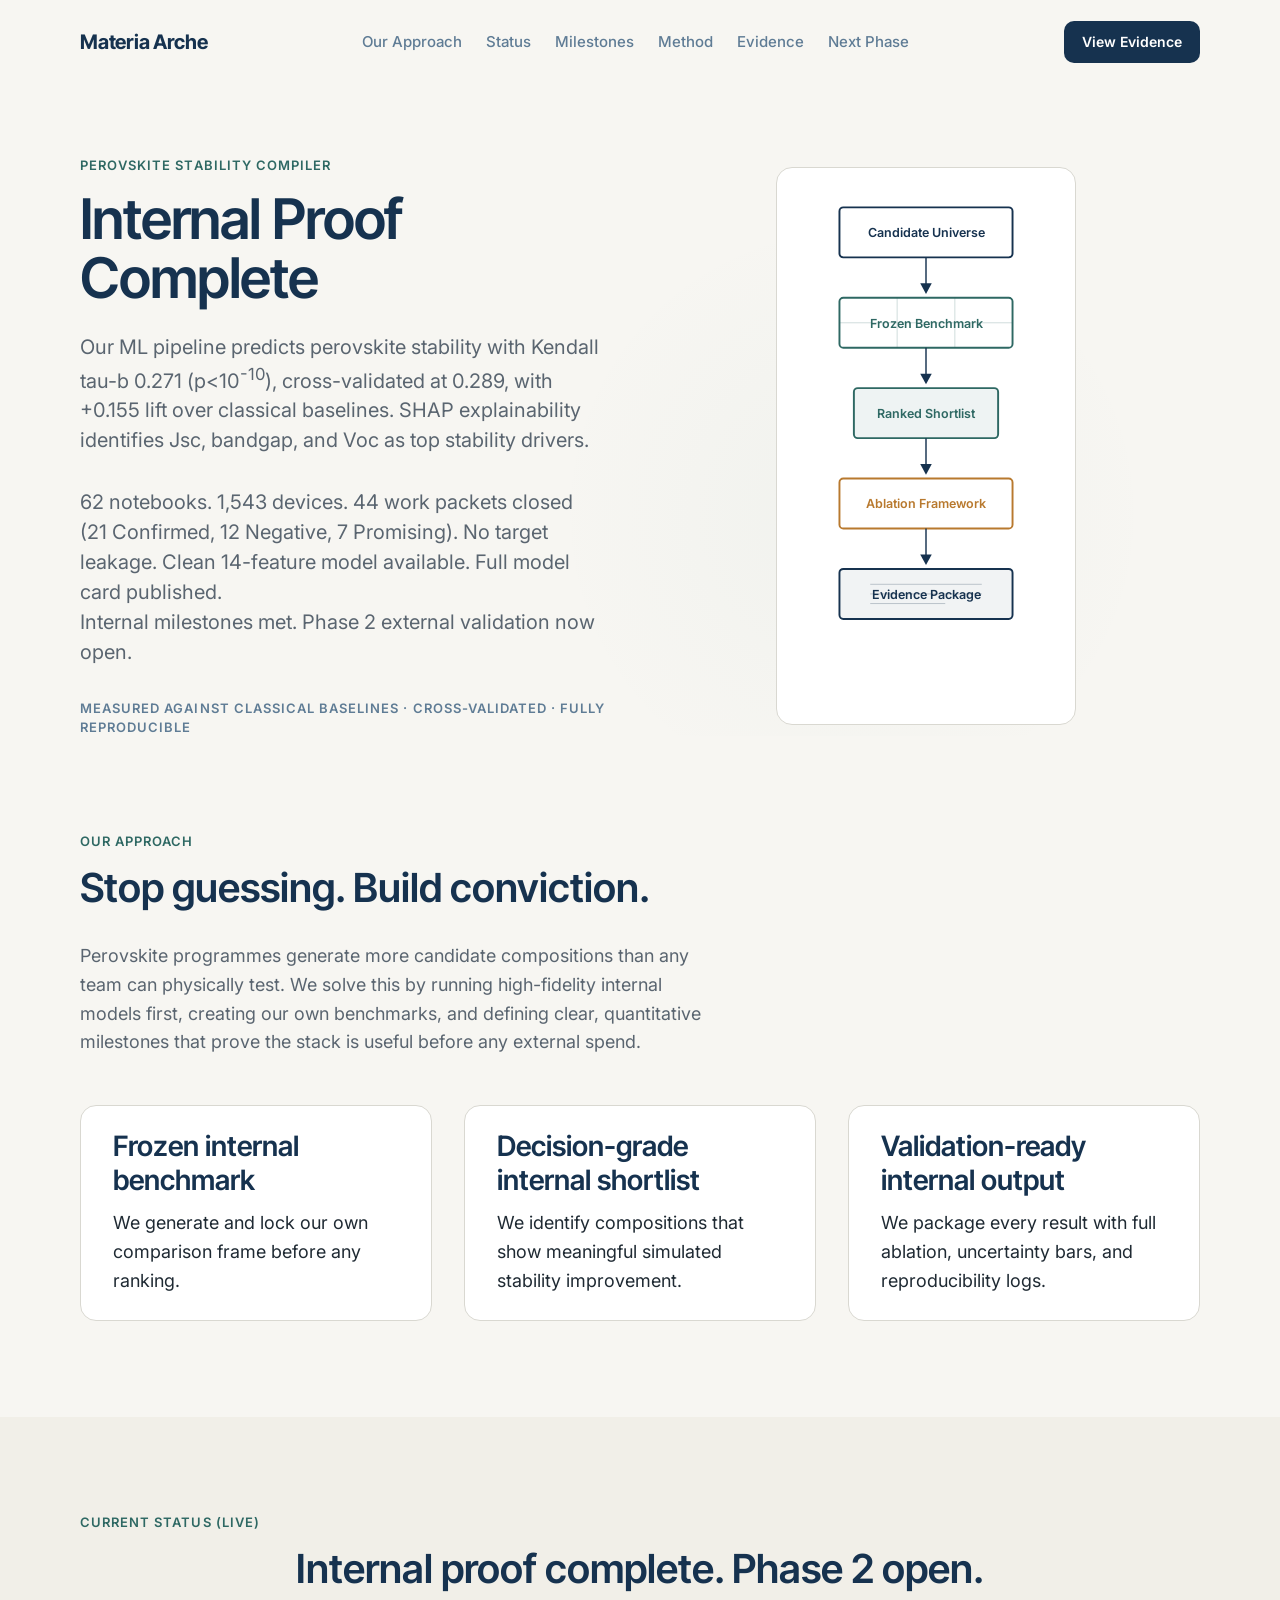
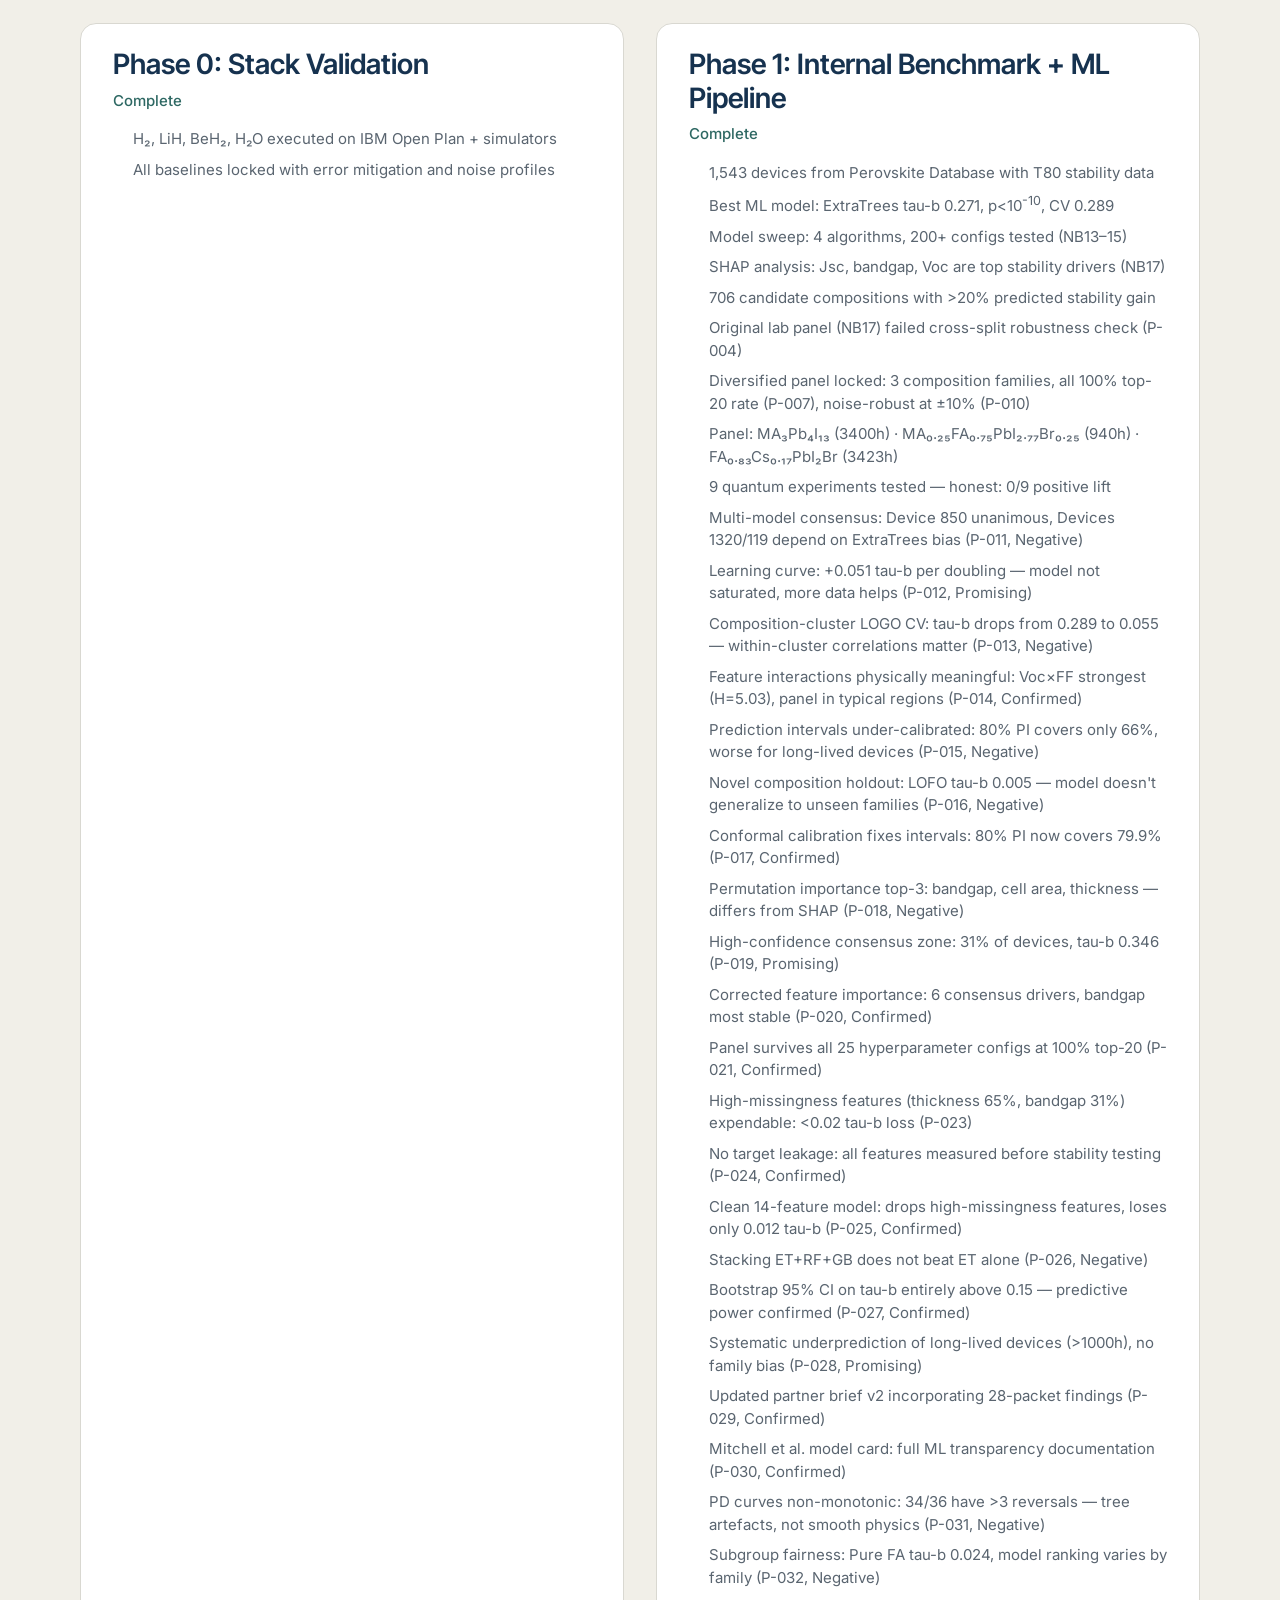
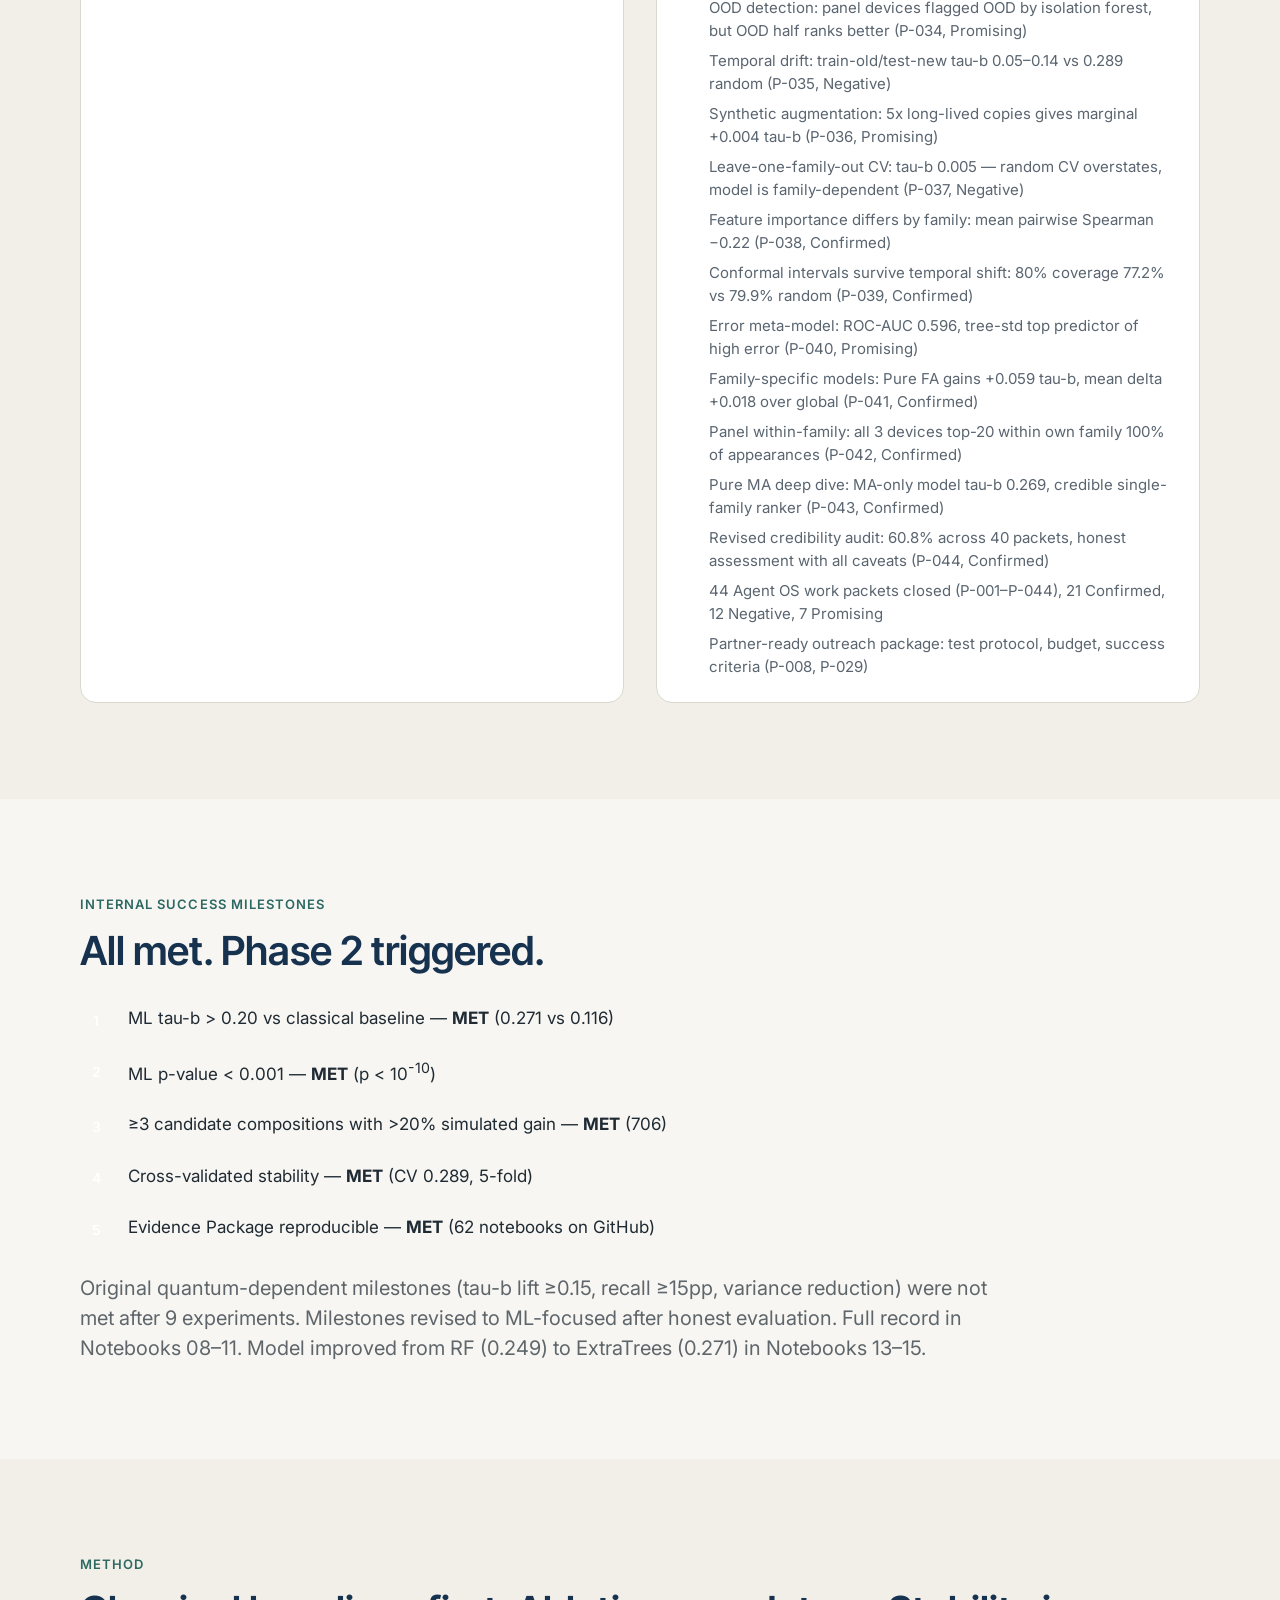
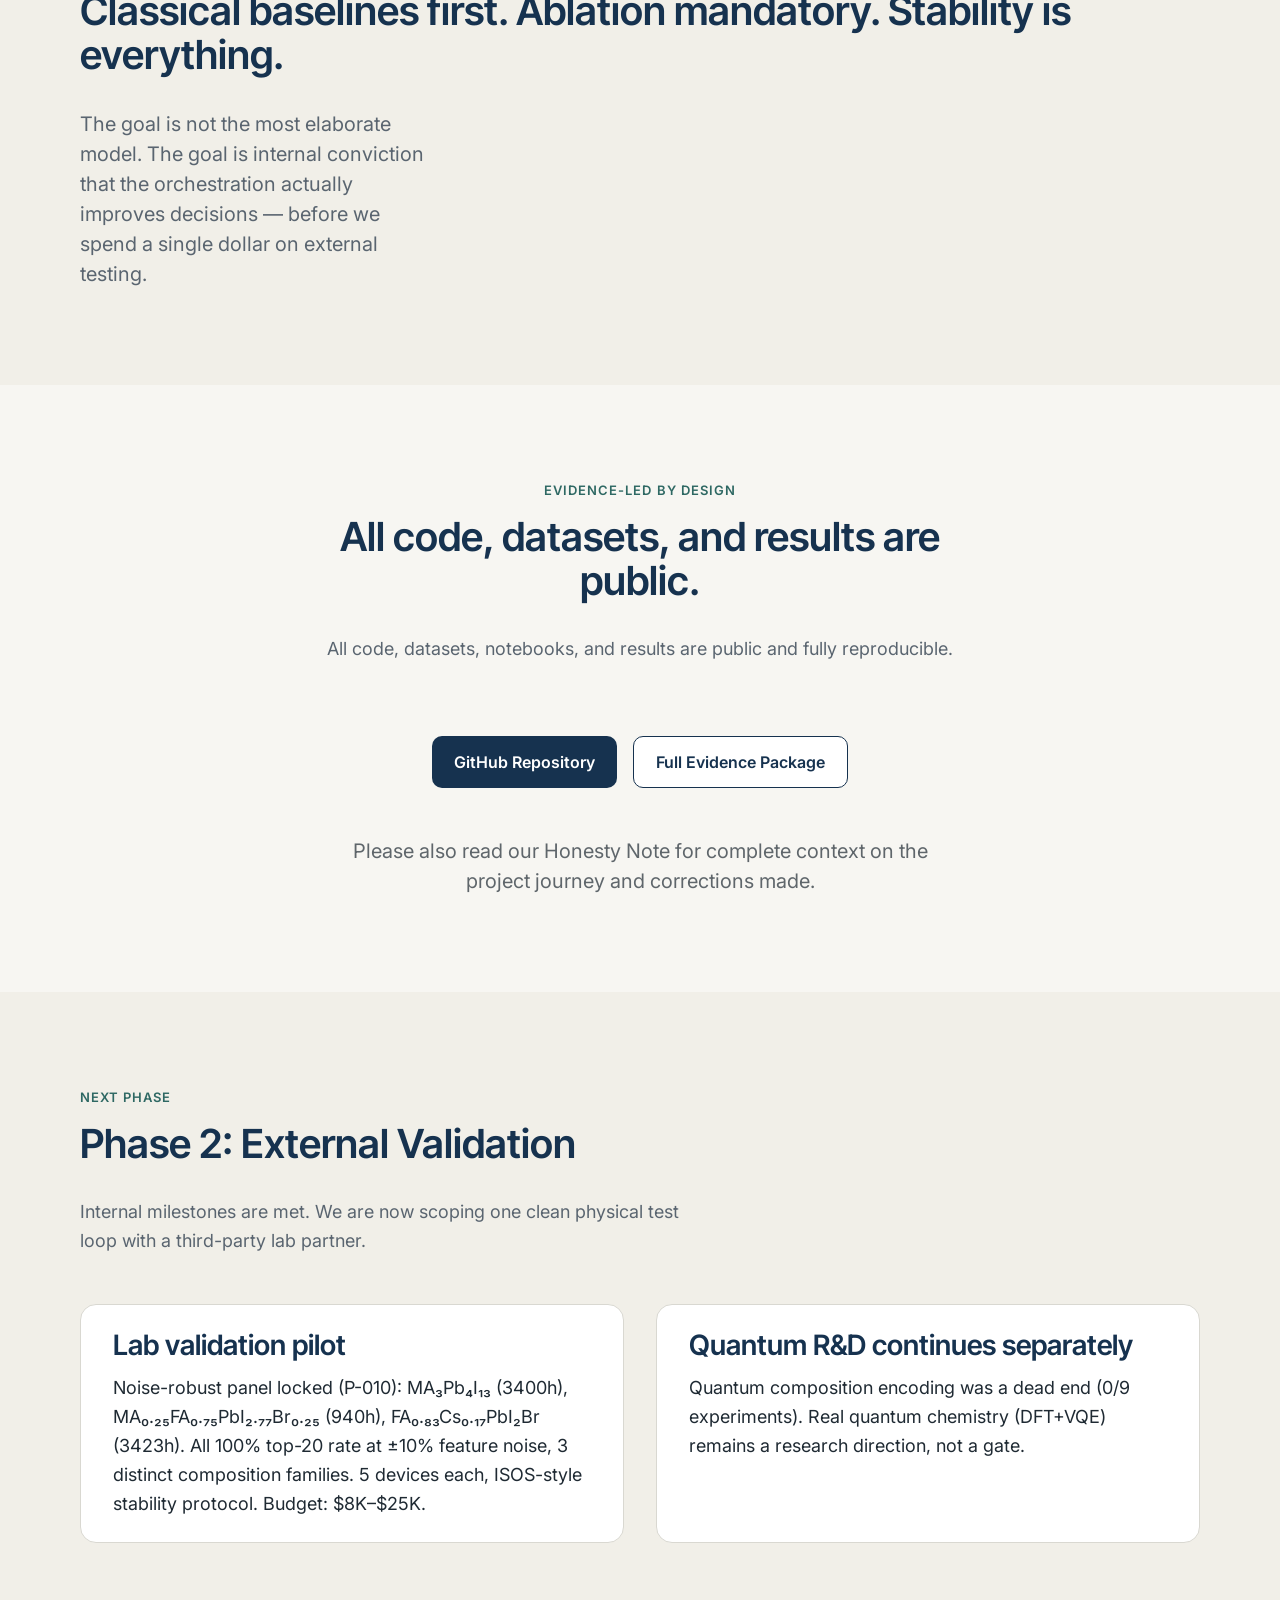
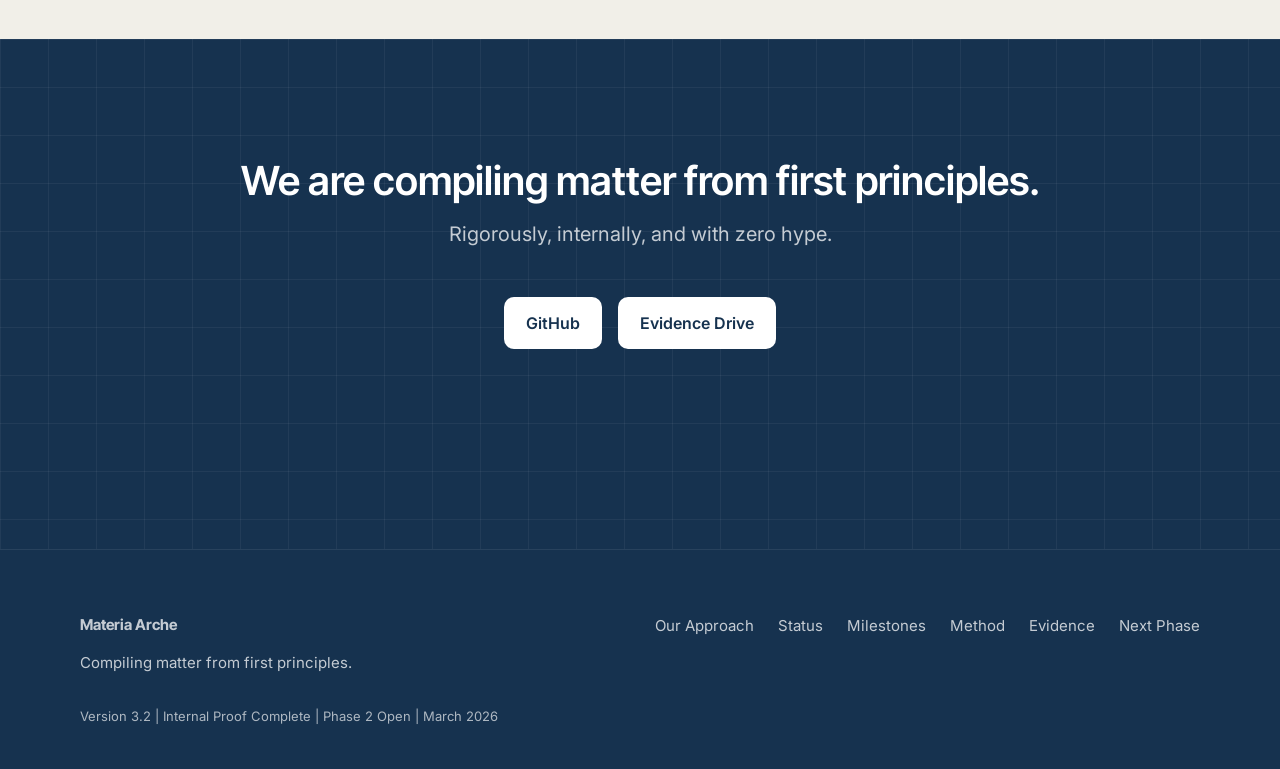
==== commit b06d86cd: "Add P-041 through P-044: family-aware models, panel within-family, Pure MA deep dive, revised credib" ====
--- a/index.html
+++ b/index.html
@@ -51,7 +51,7 @@
           <p class="eyebrow">Perovskite Stability Compiler</p>
           <h1>Internal Proof Complete</h1>
           <p class="body-l">Our ML pipeline predicts perovskite stability with Kendall tau-b 0.271 (p&lt;10<sup>-10</sup>), cross-validated at 0.289, with +0.155 lift over classical baselines. SHAP explainability identifies Jsc, bandgap, and Voc as top stability drivers.</p>
-          <p class="body-l">58 notebooks. 1,543 devices. 40 work packets closed (17 Confirmed, 10 Negative, 7 Promising). No target leakage. Clean 14-feature model available. Full model card published.<br>Internal milestones met. Phase 2 external validation now open.</p>
+          <p class="body-l">62 notebooks. 1,543 devices. 44 work packets closed (21 Confirmed, 12 Negative, 7 Promising). No target leakage. Clean 14-feature model available. Full model card published.<br>Internal milestones met. Phase 2 external validation now open.</p>
           <p class="trust-strip">Measured against classical baselines &middot; Cross-validated &middot; Fully reproducible</p>
         </div>
         <div class="hero-visual">
@@ -182,7 +182,11 @@
               <li>Feature importance differs by family: mean pairwise Spearman &minus;0.22 (P-038, Confirmed)</li>
               <li>Conformal intervals survive temporal shift: 80% coverage 77.2% vs 79.9% random (P-039, Confirmed)</li>
               <li>Error meta-model: ROC-AUC 0.596, tree-std top predictor of high error (P-040, Promising)</li>
-              <li>40 Agent OS work packets closed (P-001&ndash;P-040), 17 Confirmed, 10 Negative, 7 Promising</li>
+              <li>Family-specific models: Pure FA gains +0.059 tau-b, mean delta +0.018 over global (P-041, Confirmed)</li>
+              <li>Panel within-family: all 3 devices top-20 within own family 100% of appearances (P-042, Confirmed)</li>
+              <li>Pure MA deep dive: MA-only model tau-b 0.269, credible single-family ranker (P-043, Confirmed)</li>
+              <li>Revised credibility audit: 60.8% across 40 packets, honest assessment with all caveats (P-044, Confirmed)</li>
+              <li>44 Agent OS work packets closed (P-001&ndash;P-044), 21 Confirmed, 12 Negative, 7 Promising</li>
               <li>Partner-ready outreach package: test protocol, budget, success criteria (P-008, P-029)</li>
             </ul>
           </div>
@@ -200,7 +204,7 @@
           <li>ML p-value &lt; 0.001 &mdash; <strong>MET</strong> (p &lt; 10<sup>-10</sup>)</li>
           <li>&ge;3 candidate compositions with &gt;20% simulated gain &mdash; <strong>MET</strong> (706)</li>
           <li>Cross-validated stability &mdash; <strong>MET</strong> (CV 0.289, 5-fold)</li>
-          <li>Evidence Package reproducible &mdash; <strong>MET</strong> (58 notebooks on GitHub)</li>
+          <li>Evidence Package reproducible &mdash; <strong>MET</strong> (62 notebooks on GitHub)</li>
         </ol>
         <p class="body-l" style="margin-top: var(--sp-4); opacity: 0.7;">Original quantum-dependent milestones (tau-b lift &ge;0.15, recall &ge;15pp, variance reduction) were not met after 9 experiments. Milestones revised to ML-focused after honest evaluation. Full record in Notebooks 08&ndash;11. Model improved from RF (0.249) to ExtraTrees (0.271) in Notebooks 13&ndash;15.</p>
       </div>
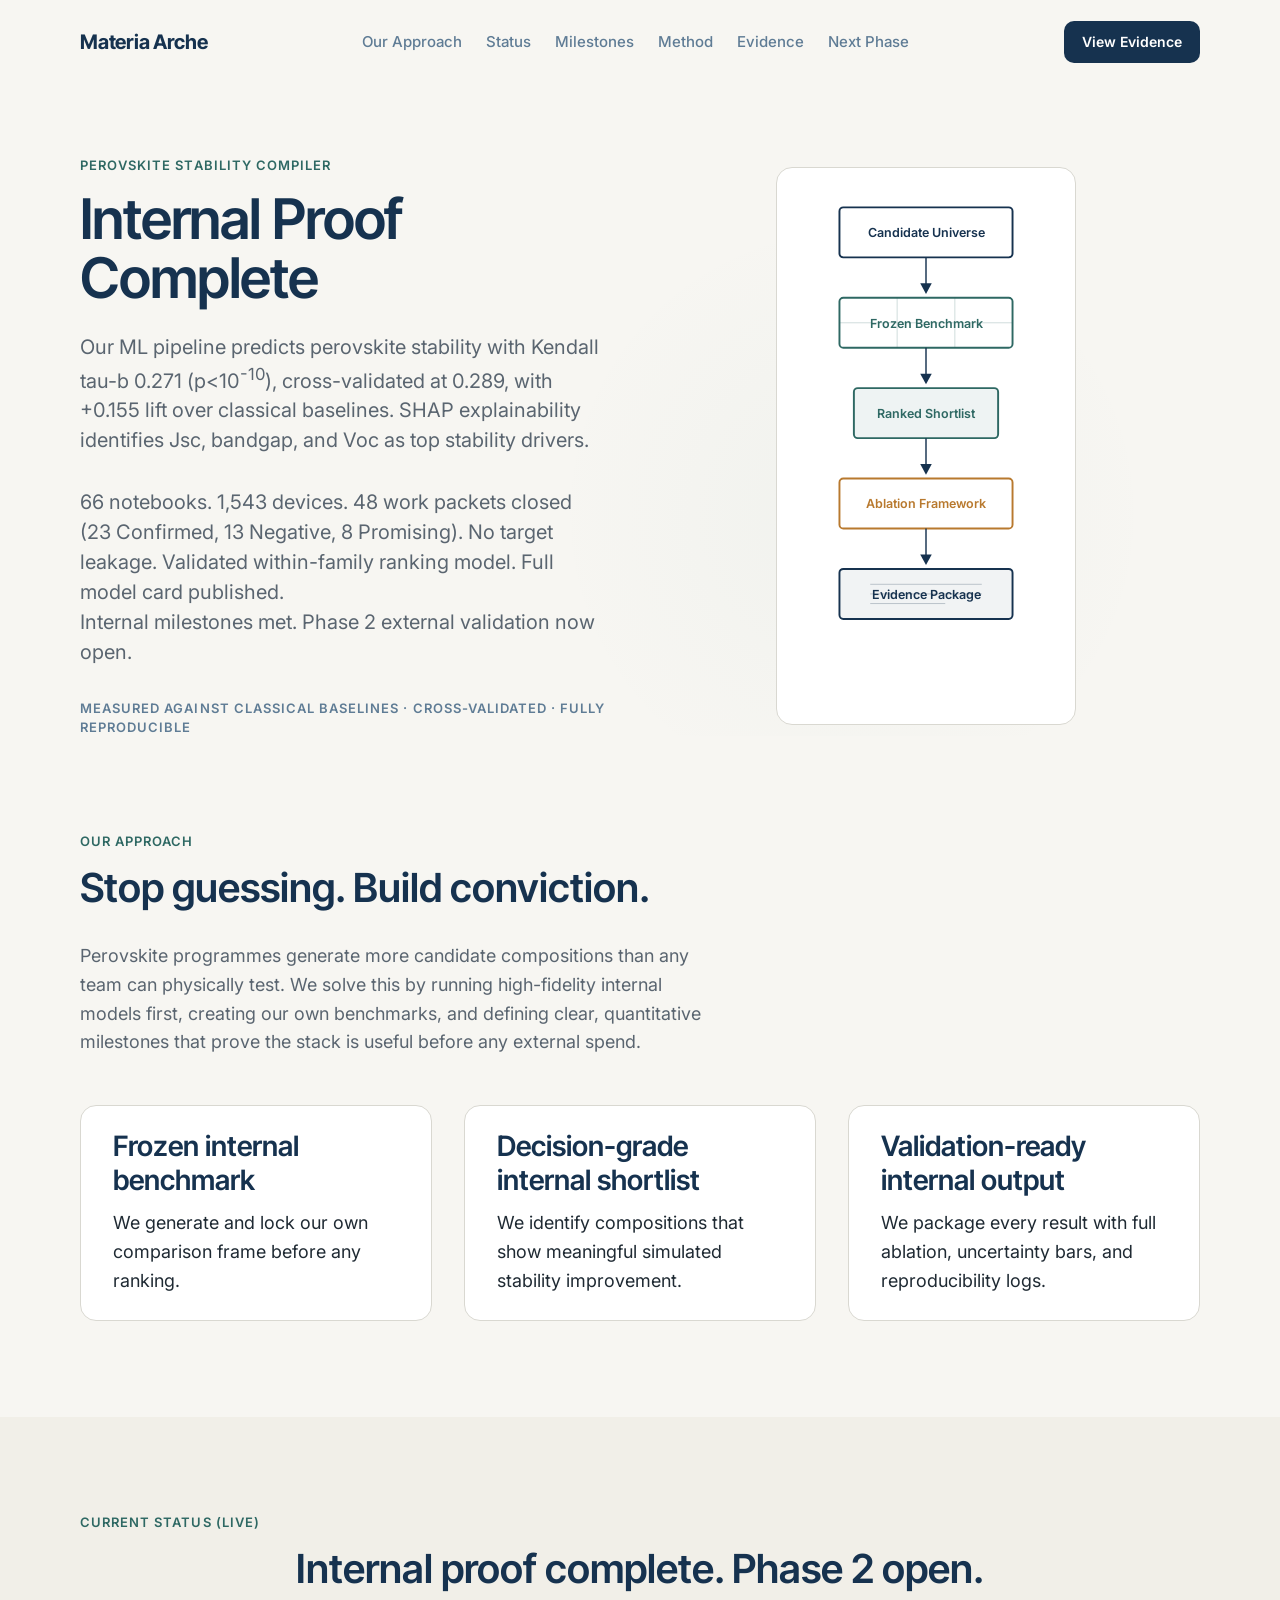
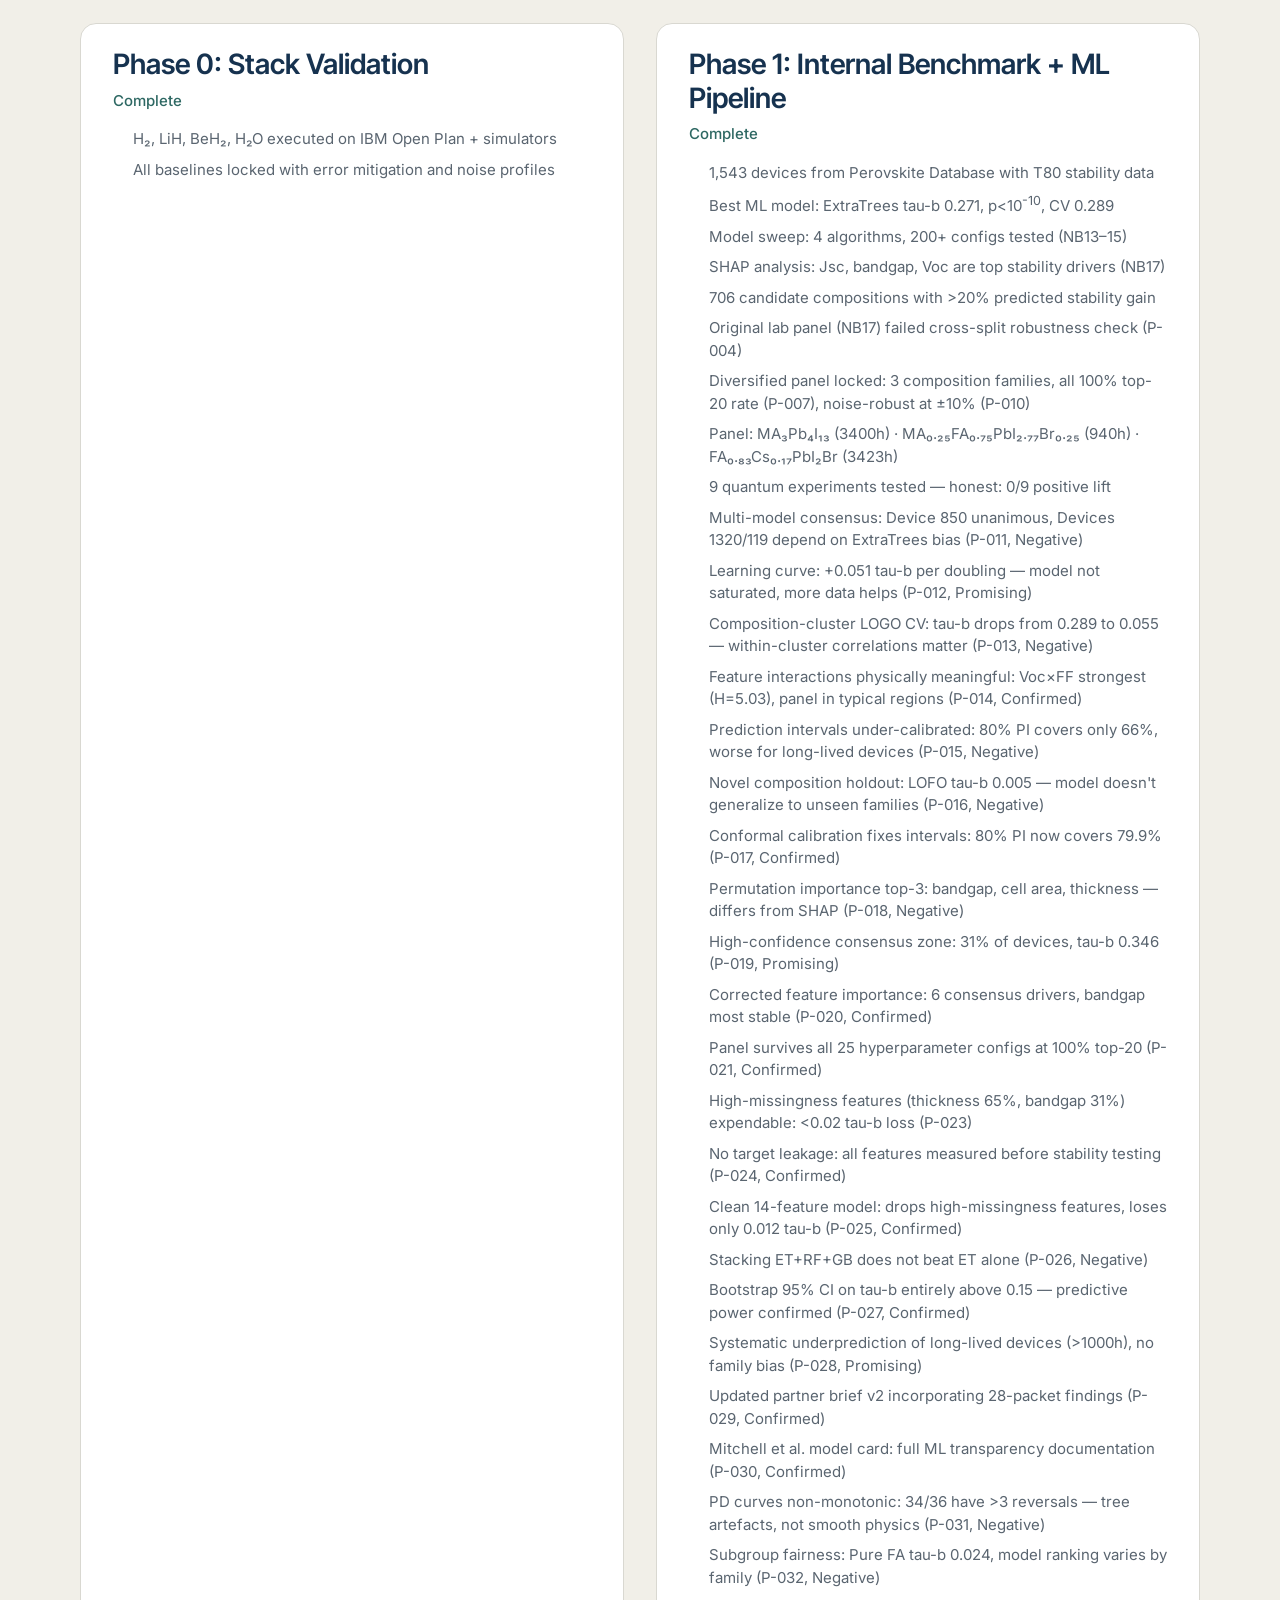
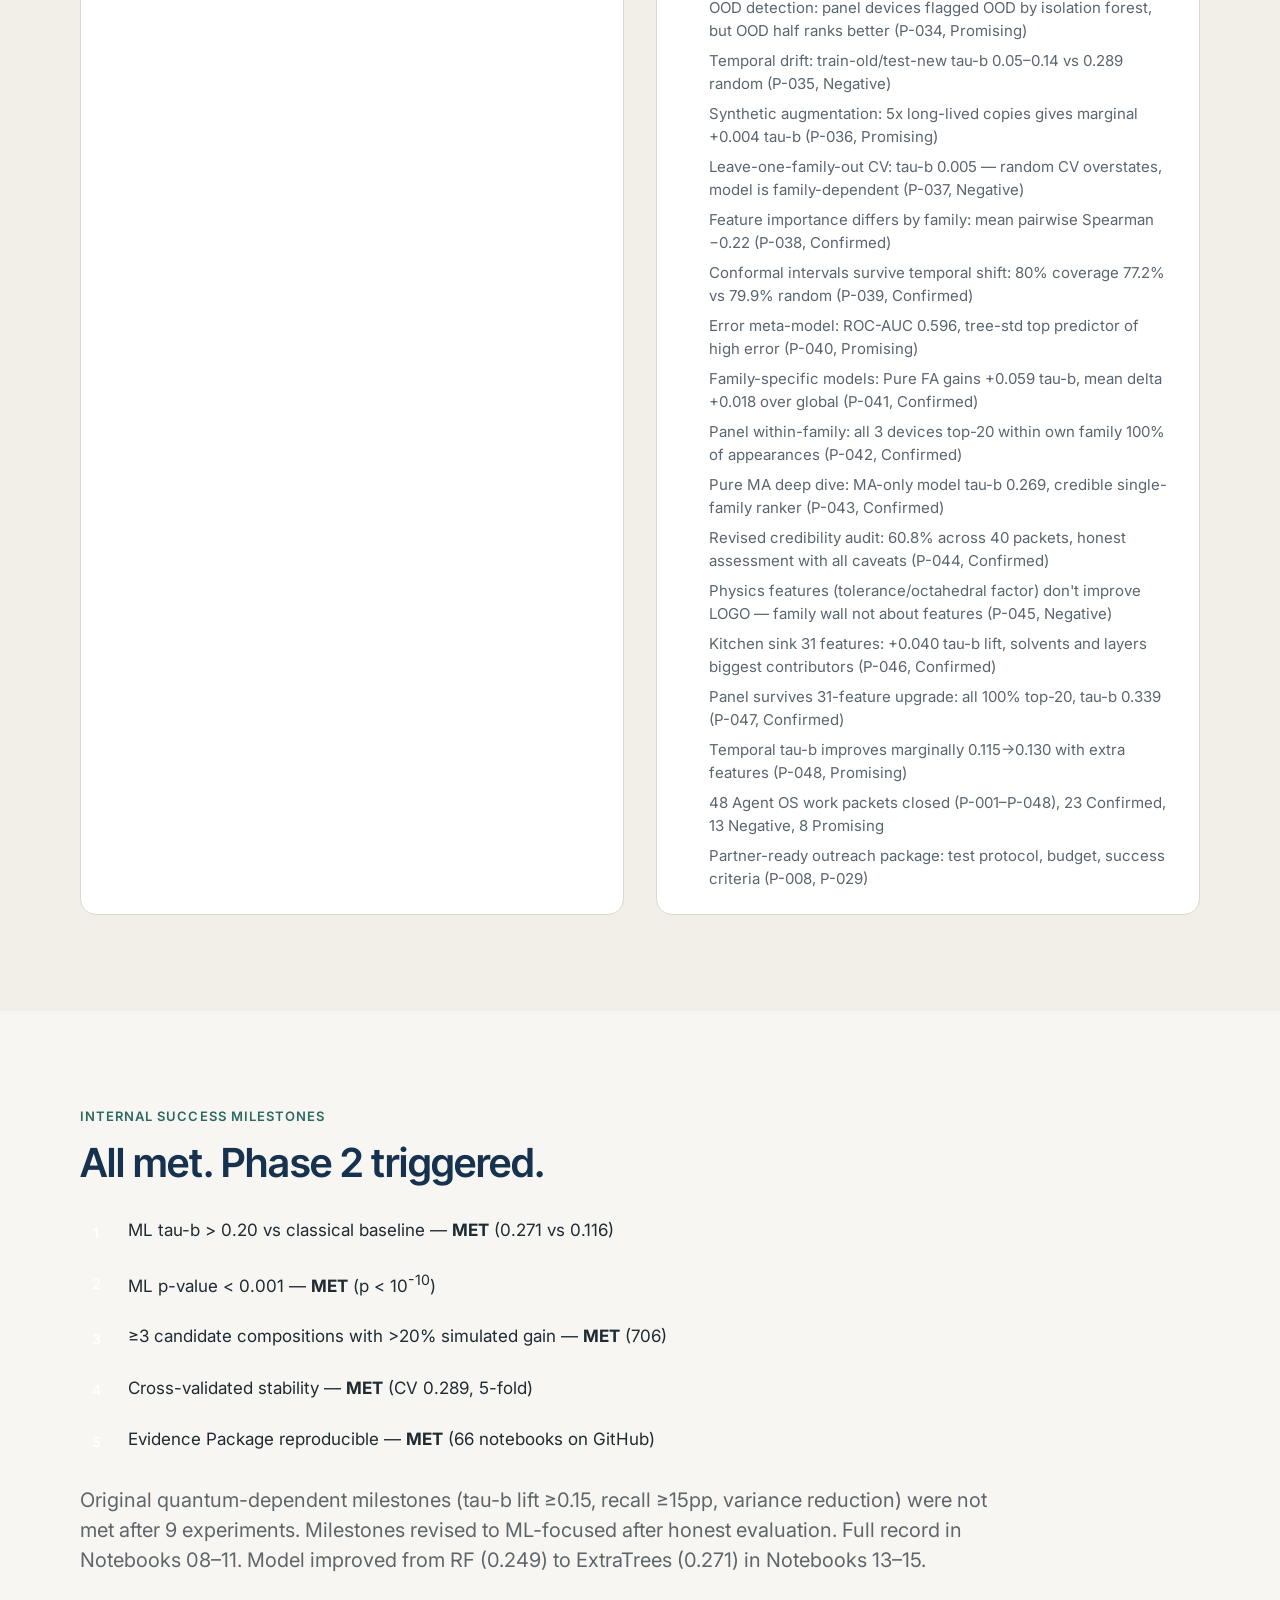
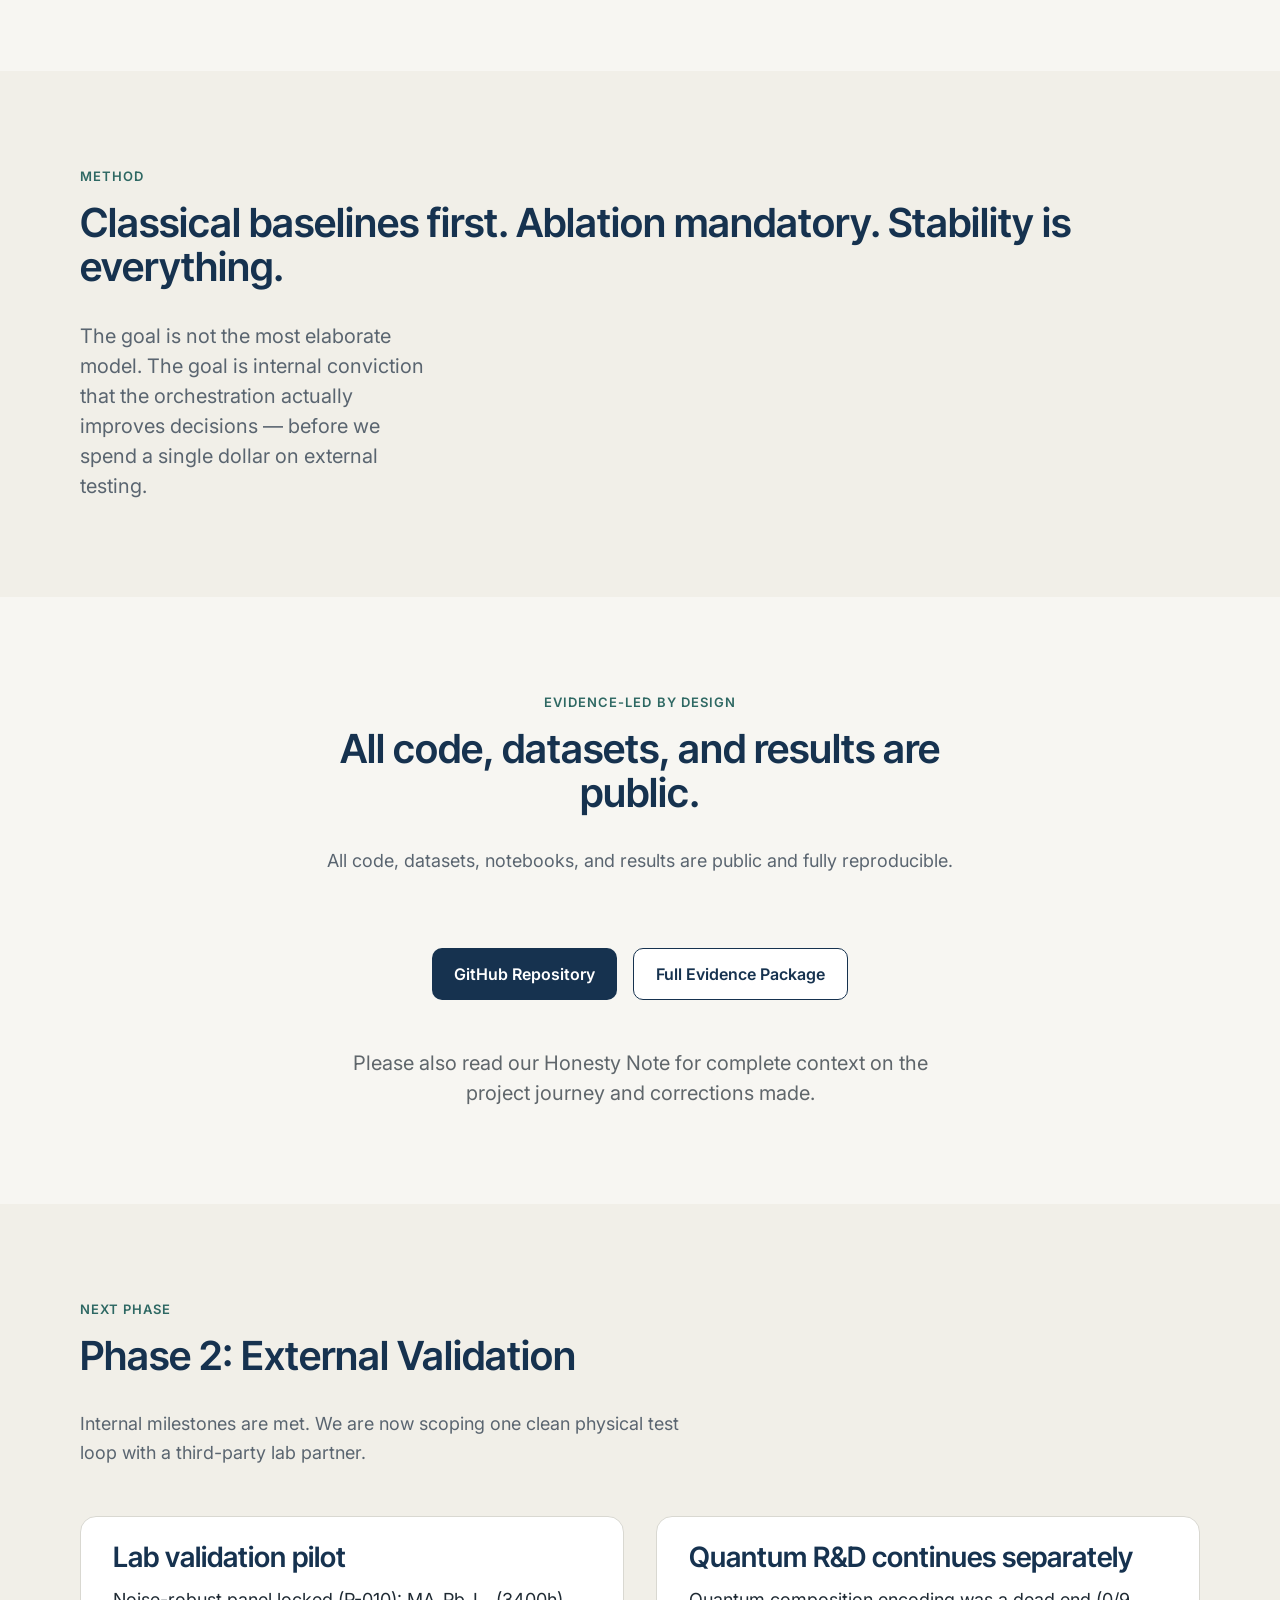
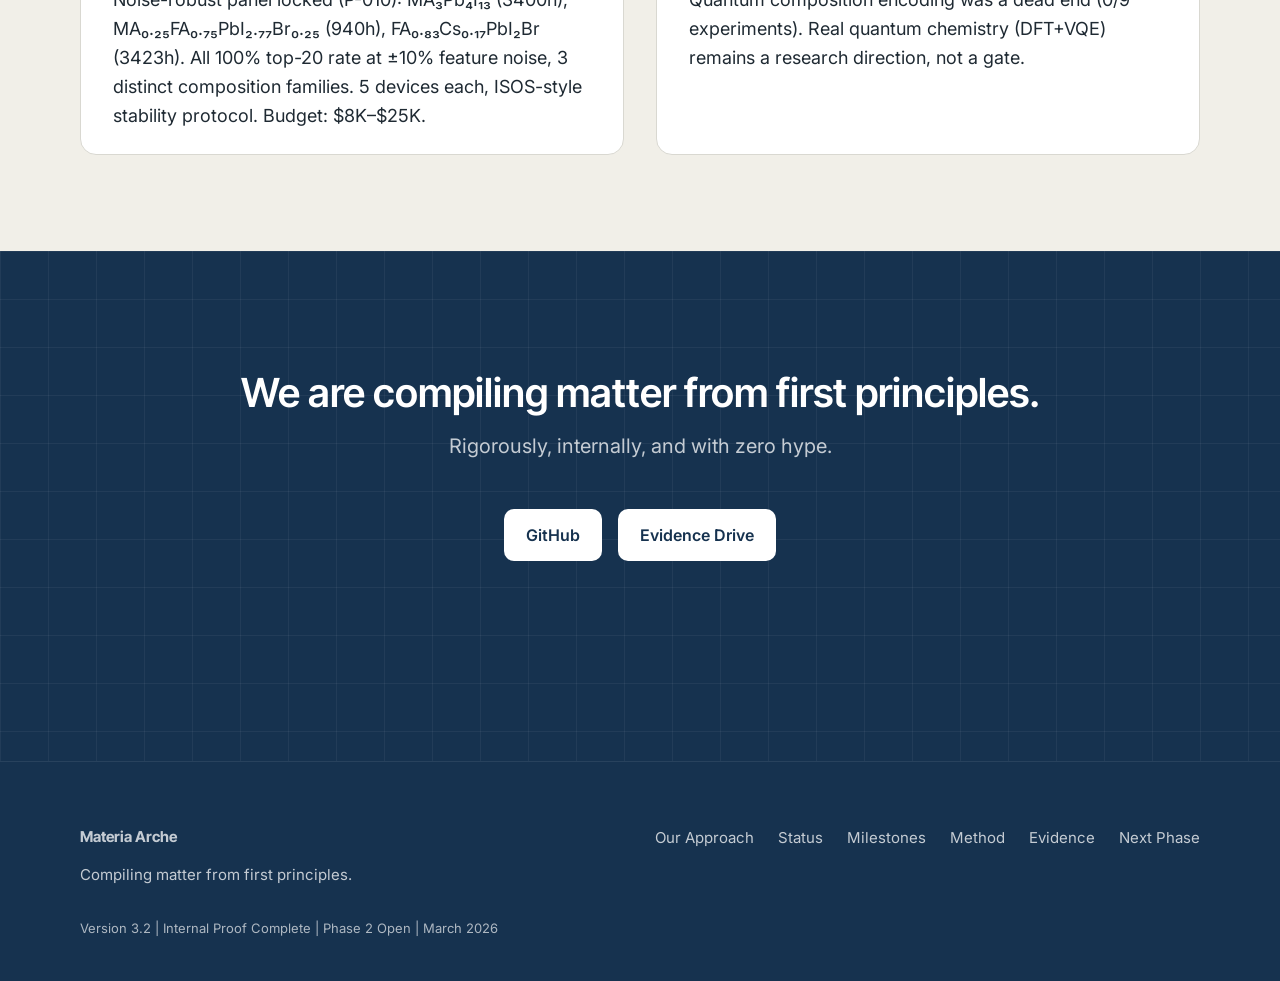
==== commit 4e48ad3e: "Add Phase 2 SOP documents: scope/non-claims, metadata template, test matrix - Phase2_Scope_and_Non_C" ====
--- a/index.html
+++ b/index.html
@@ -51,7 +51,7 @@
           <p class="eyebrow">Perovskite Stability Compiler</p>
           <h1>Internal Proof Complete</h1>
           <p class="body-l">Our ML pipeline predicts perovskite stability with Kendall tau-b 0.271 (p&lt;10<sup>-10</sup>), cross-validated at 0.289, with +0.155 lift over classical baselines. SHAP explainability identifies Jsc, bandgap, and Voc as top stability drivers.</p>
-          <p class="body-l">62 notebooks. 1,543 devices. 44 work packets closed (21 Confirmed, 12 Negative, 7 Promising). No target leakage. Clean 14-feature model available. Full model card published.<br>Internal milestones met. Phase 2 external validation now open.</p>
+          <p class="body-l">66 notebooks. 1,543 devices. 48 work packets closed (23 Confirmed, 13 Negative, 8 Promising). No target leakage. Validated within-family ranking model. Full model card published.<br>Internal milestones met. Phase 2 external validation now open.</p>
           <p class="trust-strip">Measured against classical baselines &middot; Cross-validated &middot; Fully reproducible</p>
         </div>
         <div class="hero-visual">
@@ -186,7 +186,11 @@
               <li>Panel within-family: all 3 devices top-20 within own family 100% of appearances (P-042, Confirmed)</li>
               <li>Pure MA deep dive: MA-only model tau-b 0.269, credible single-family ranker (P-043, Confirmed)</li>
               <li>Revised credibility audit: 60.8% across 40 packets, honest assessment with all caveats (P-044, Confirmed)</li>
-              <li>44 Agent OS work packets closed (P-001&ndash;P-044), 21 Confirmed, 12 Negative, 7 Promising</li>
+              <li>Physics features (tolerance/octahedral factor) don't improve LOGO &mdash; family wall not about features (P-045, Negative)</li>
+              <li>Kitchen sink 31 features: +0.040 tau-b lift, solvents and layers biggest contributors (P-046, Confirmed)</li>
+              <li>Panel survives 31-feature upgrade: all 100% top-20, tau-b 0.339 (P-047, Confirmed)</li>
+              <li>Temporal tau-b improves marginally 0.115&rarr;0.130 with extra features (P-048, Promising)</li>
+              <li>48 Agent OS work packets closed (P-001&ndash;P-048), 23 Confirmed, 13 Negative, 8 Promising</li>
               <li>Partner-ready outreach package: test protocol, budget, success criteria (P-008, P-029)</li>
             </ul>
           </div>
@@ -204,7 +208,7 @@
           <li>ML p-value &lt; 0.001 &mdash; <strong>MET</strong> (p &lt; 10<sup>-10</sup>)</li>
           <li>&ge;3 candidate compositions with &gt;20% simulated gain &mdash; <strong>MET</strong> (706)</li>
           <li>Cross-validated stability &mdash; <strong>MET</strong> (CV 0.289, 5-fold)</li>
-          <li>Evidence Package reproducible &mdash; <strong>MET</strong> (62 notebooks on GitHub)</li>
+          <li>Evidence Package reproducible &mdash; <strong>MET</strong> (66 notebooks on GitHub)</li>
         </ol>
         <p class="body-l" style="margin-top: var(--sp-4); opacity: 0.7;">Original quantum-dependent milestones (tau-b lift &ge;0.15, recall &ge;15pp, variance reduction) were not met after 9 experiments. Milestones revised to ML-focused after honest evaluation. Full record in Notebooks 08&ndash;11. Model improved from RF (0.249) to ExtraTrees (0.271) in Notebooks 13&ndash;15.</p>
       </div>
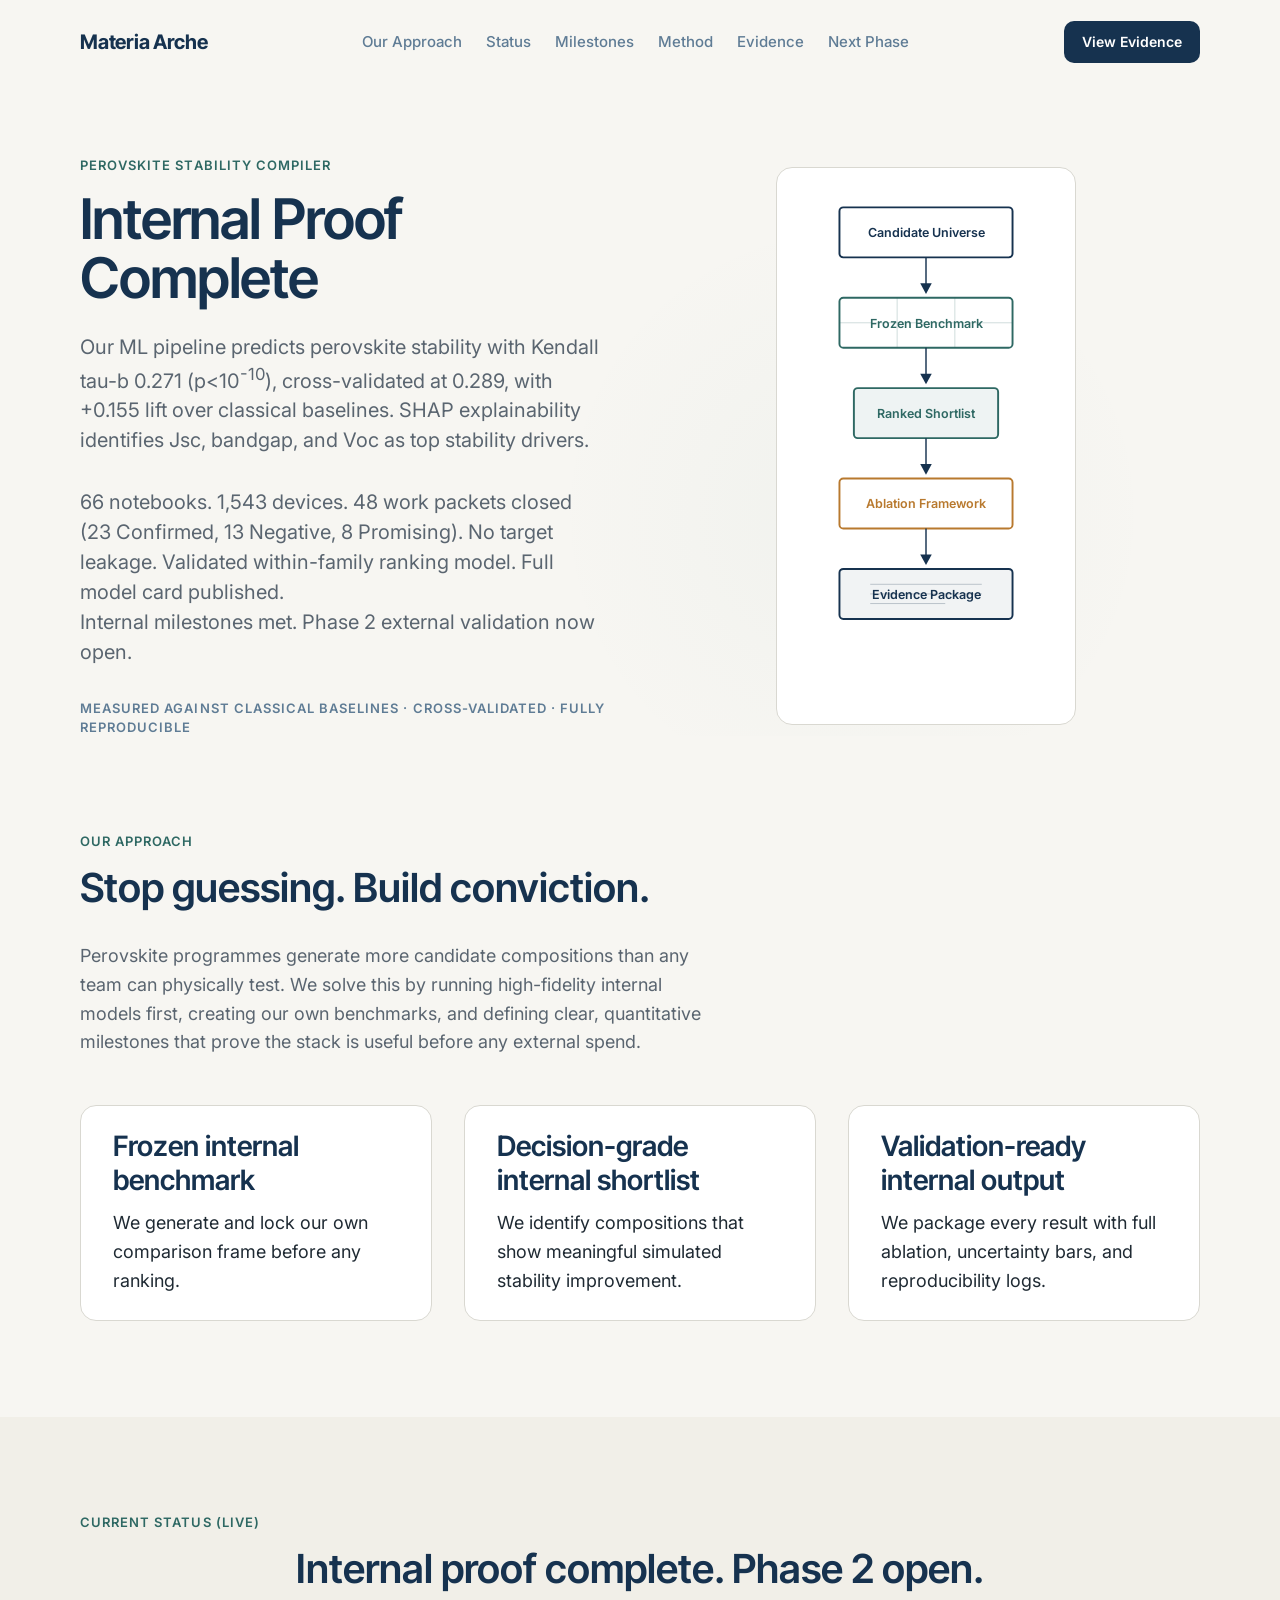
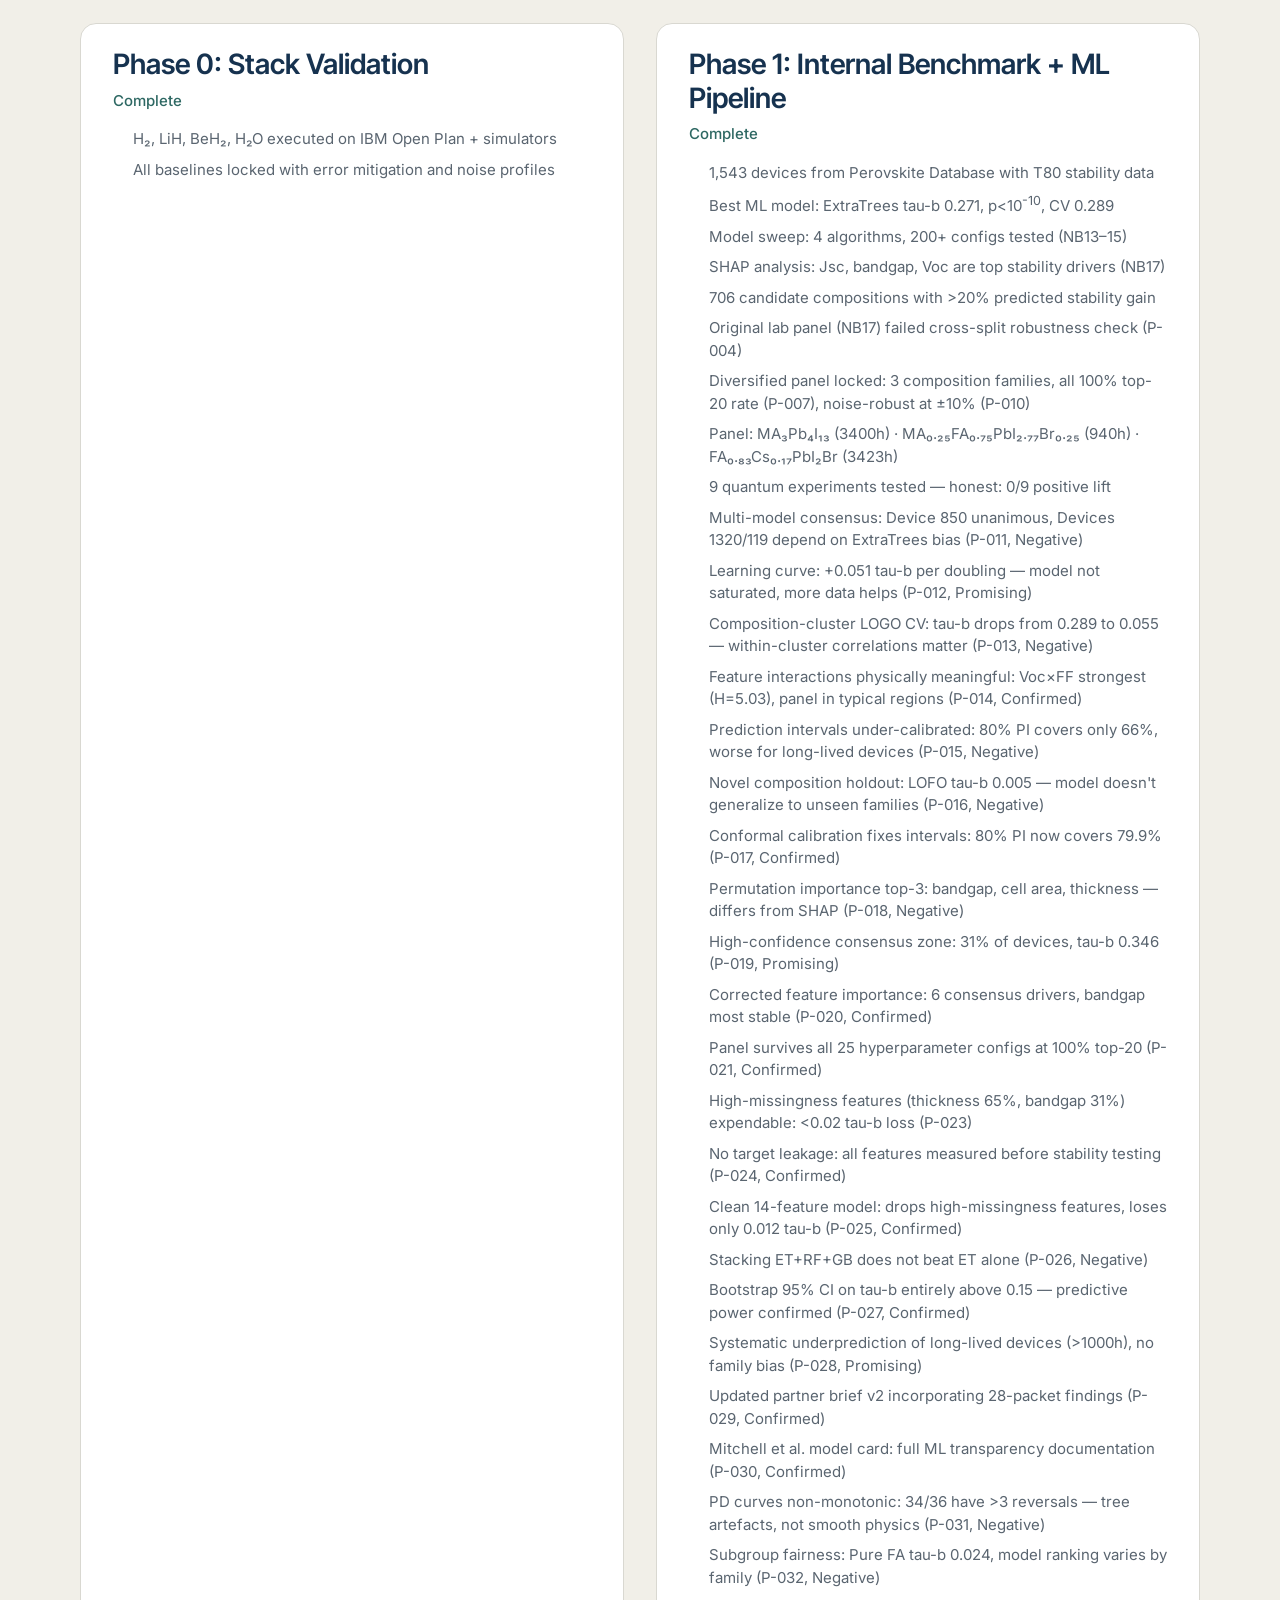
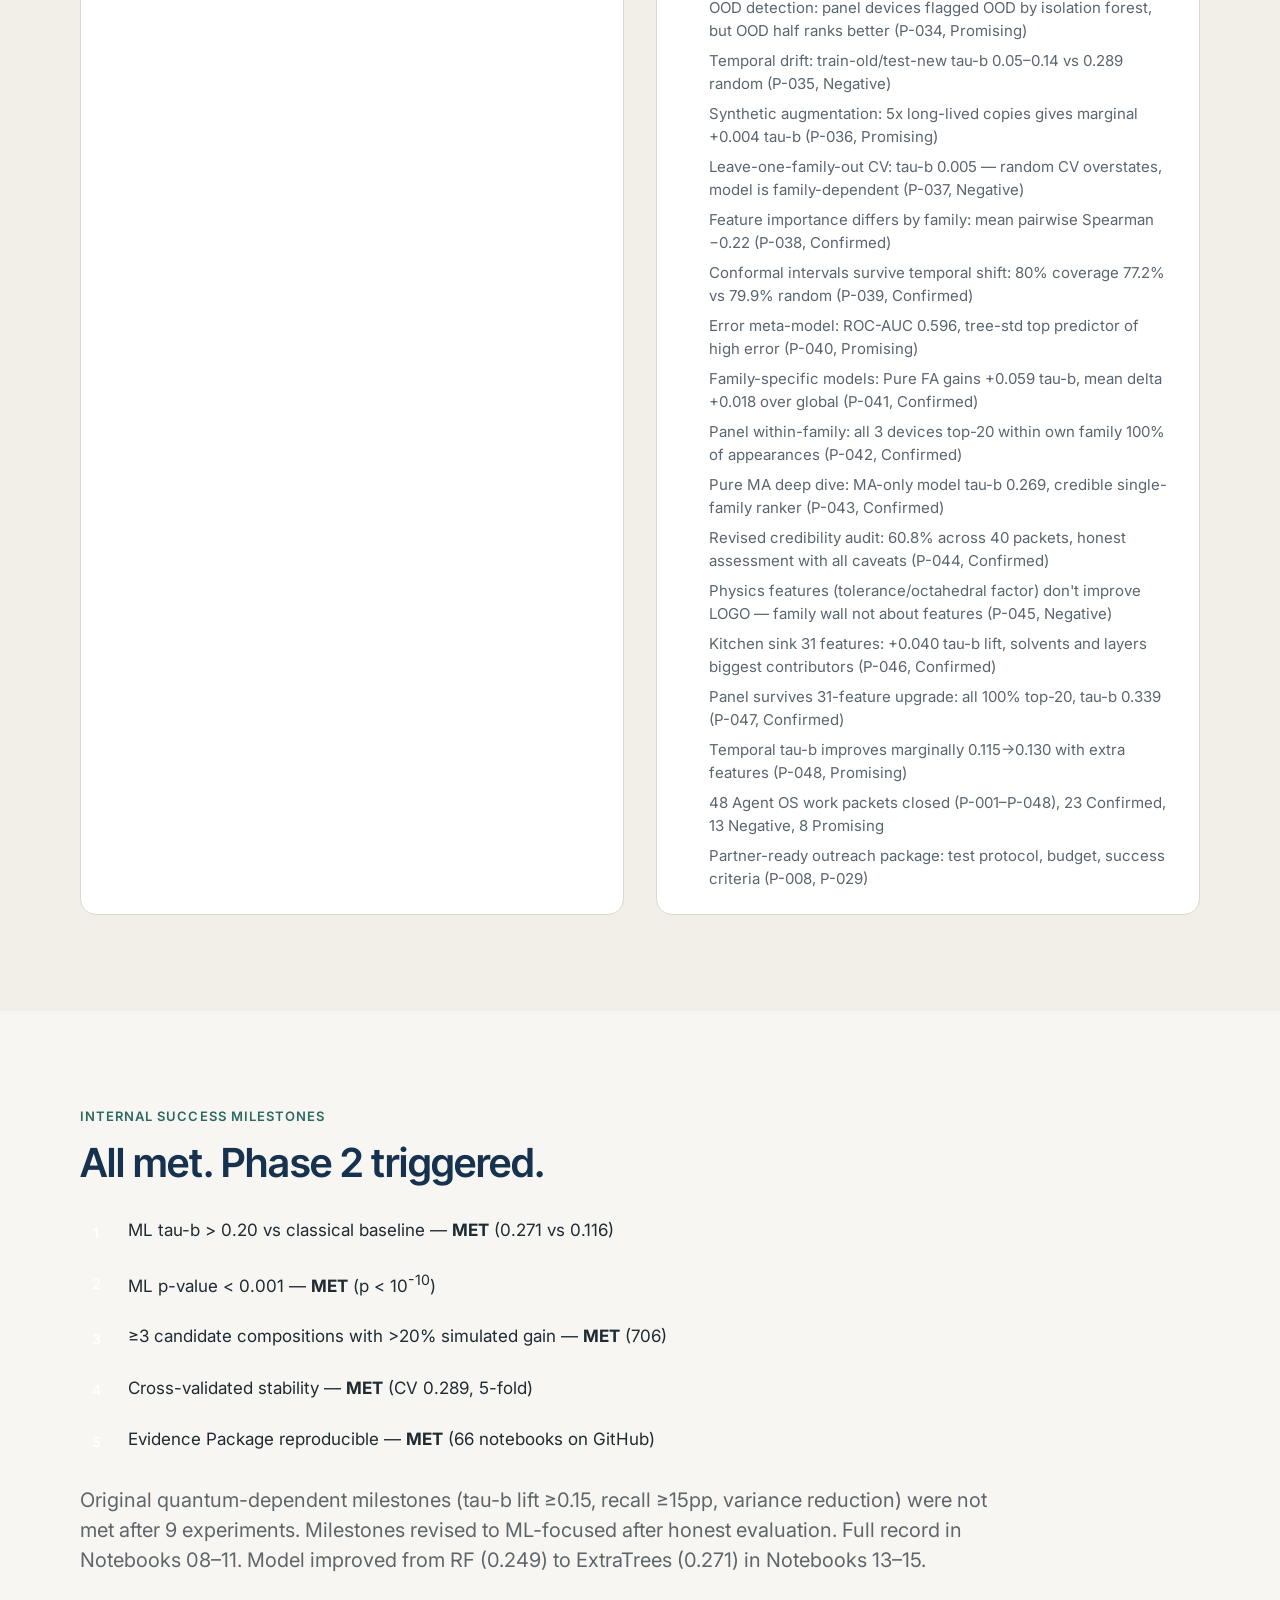
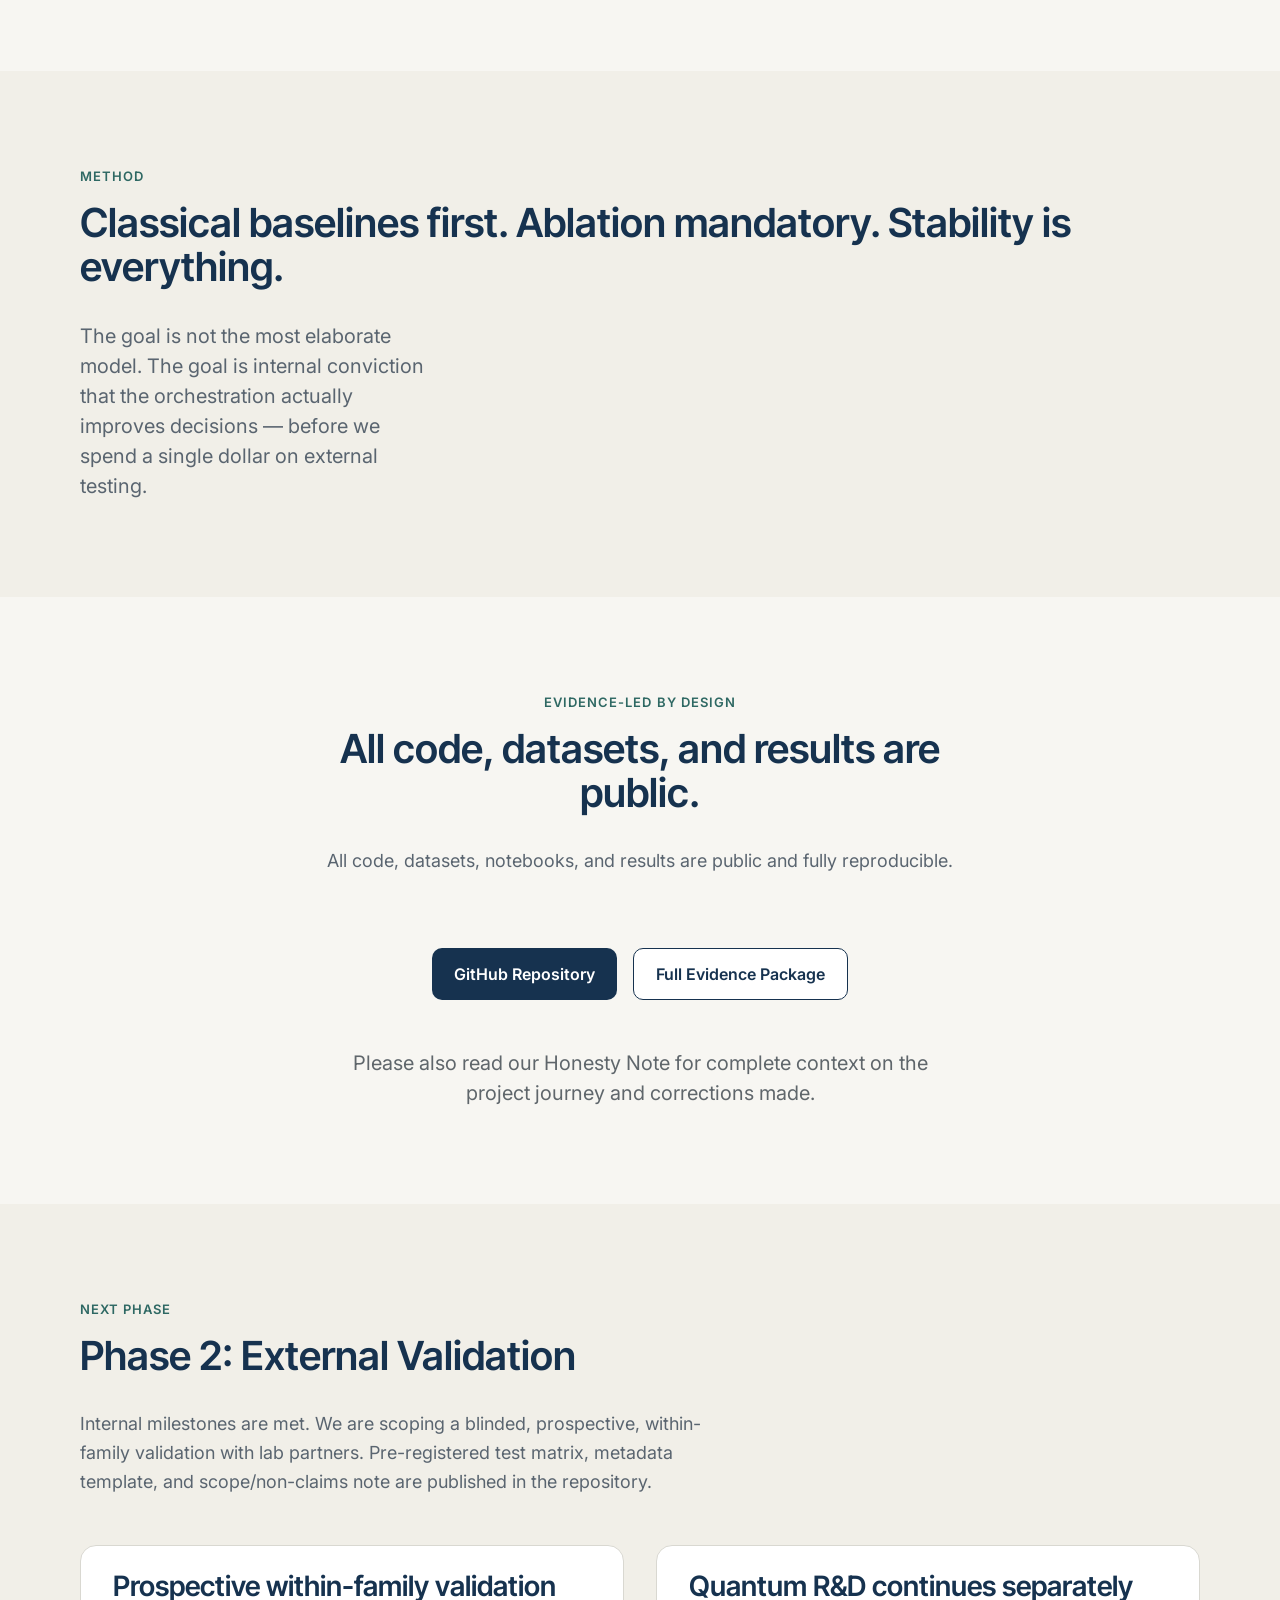
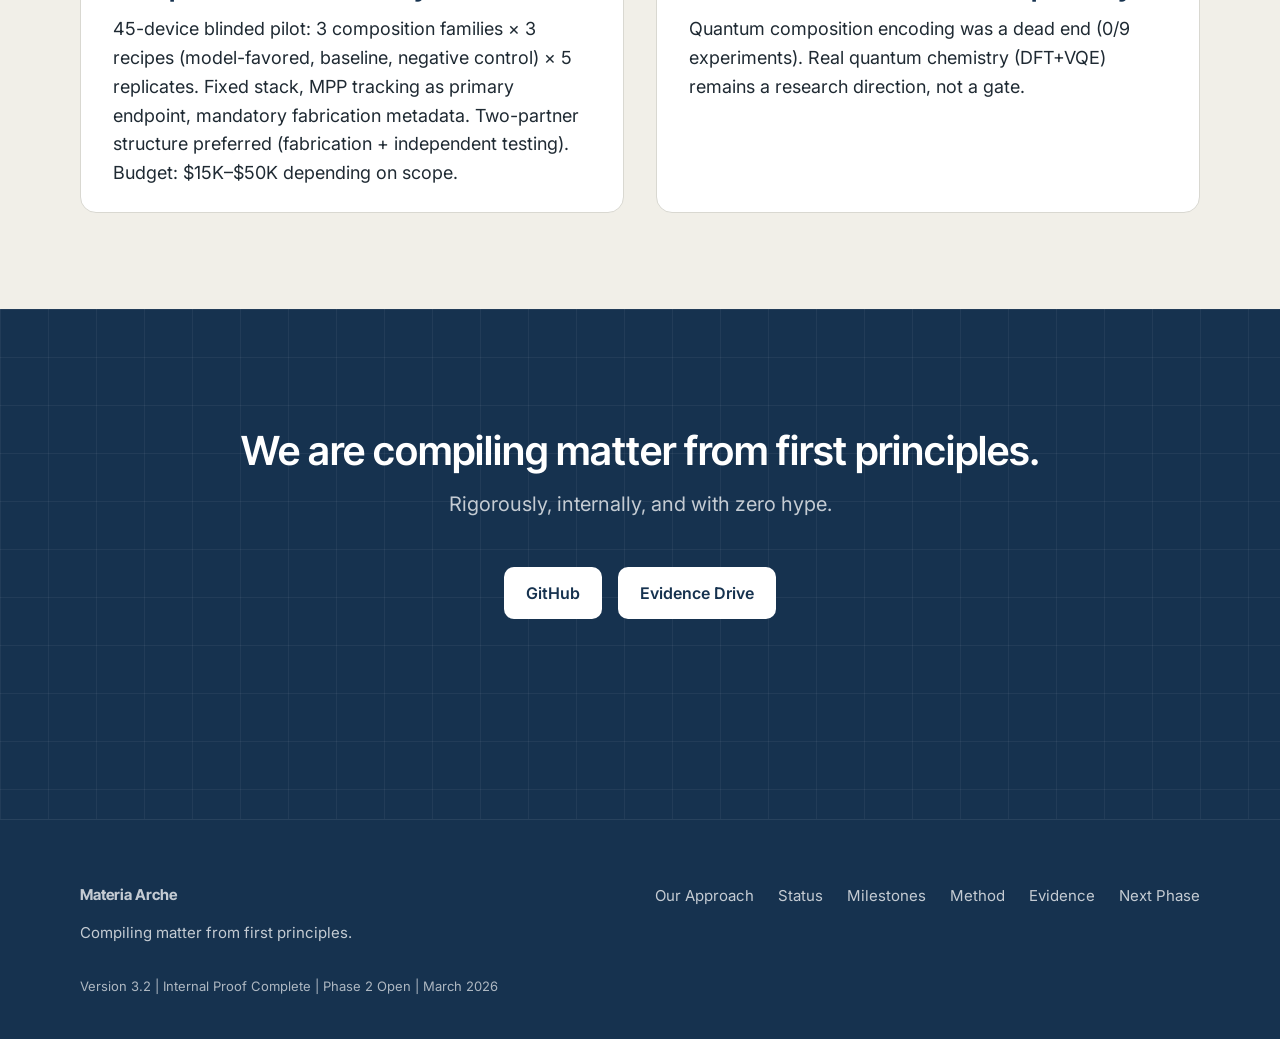
==== commit 0135f589: "Update Phase 2 budget to $15K-$50K, add partner outreach template - Corrected budget from $8K-$18K t" ====
--- a/index.html
+++ b/index.html
@@ -246,11 +246,11 @@
       <div class="container">
         <p class="eyebrow">Next phase</p>
         <h2>Phase 2: External Validation</h2>
-        <p class="body-l section-intro">Internal milestones are met. We are now scoping one clean physical test loop with a third-party lab partner.</p>
+        <p class="body-l section-intro">Internal milestones are met. We are scoping a blinded, prospective, within-family validation with lab partners. Pre-registered test matrix, metadata template, and scope/non-claims note are published in the repository.</p>
         <div class="card-grid card-grid--two">
           <div class="card">
-            <h3>Lab validation pilot</h3>
-            <p>Noise-robust panel locked (P-010): MA₃Pb₄I₁₃ (3400h), MA₀.₂₅FA₀.₇₅PbI₂.₇₇Br₀.₂₅ (940h), FA₀.₈₃Cs₀.₁₇PbI₂Br (3423h). All 100% top-20 rate at &plusmn;10% feature noise, 3 distinct composition families. 5 devices each, ISOS-style stability protocol. Budget: $8K&ndash;$25K.</p>
+            <h3>Prospective within-family validation</h3>
+            <p>45-device blinded pilot: 3 composition families &times; 3 recipes (model-favored, baseline, negative control) &times; 5 replicates. Fixed stack, MPP tracking as primary endpoint, mandatory fabrication metadata. Two-partner structure preferred (fabrication + independent testing). Budget: $15K&ndash;$50K depending on scope.</p>
           </div>
           <div class="card">
             <h3>Quantum R&amp;D continues separately</h3>
